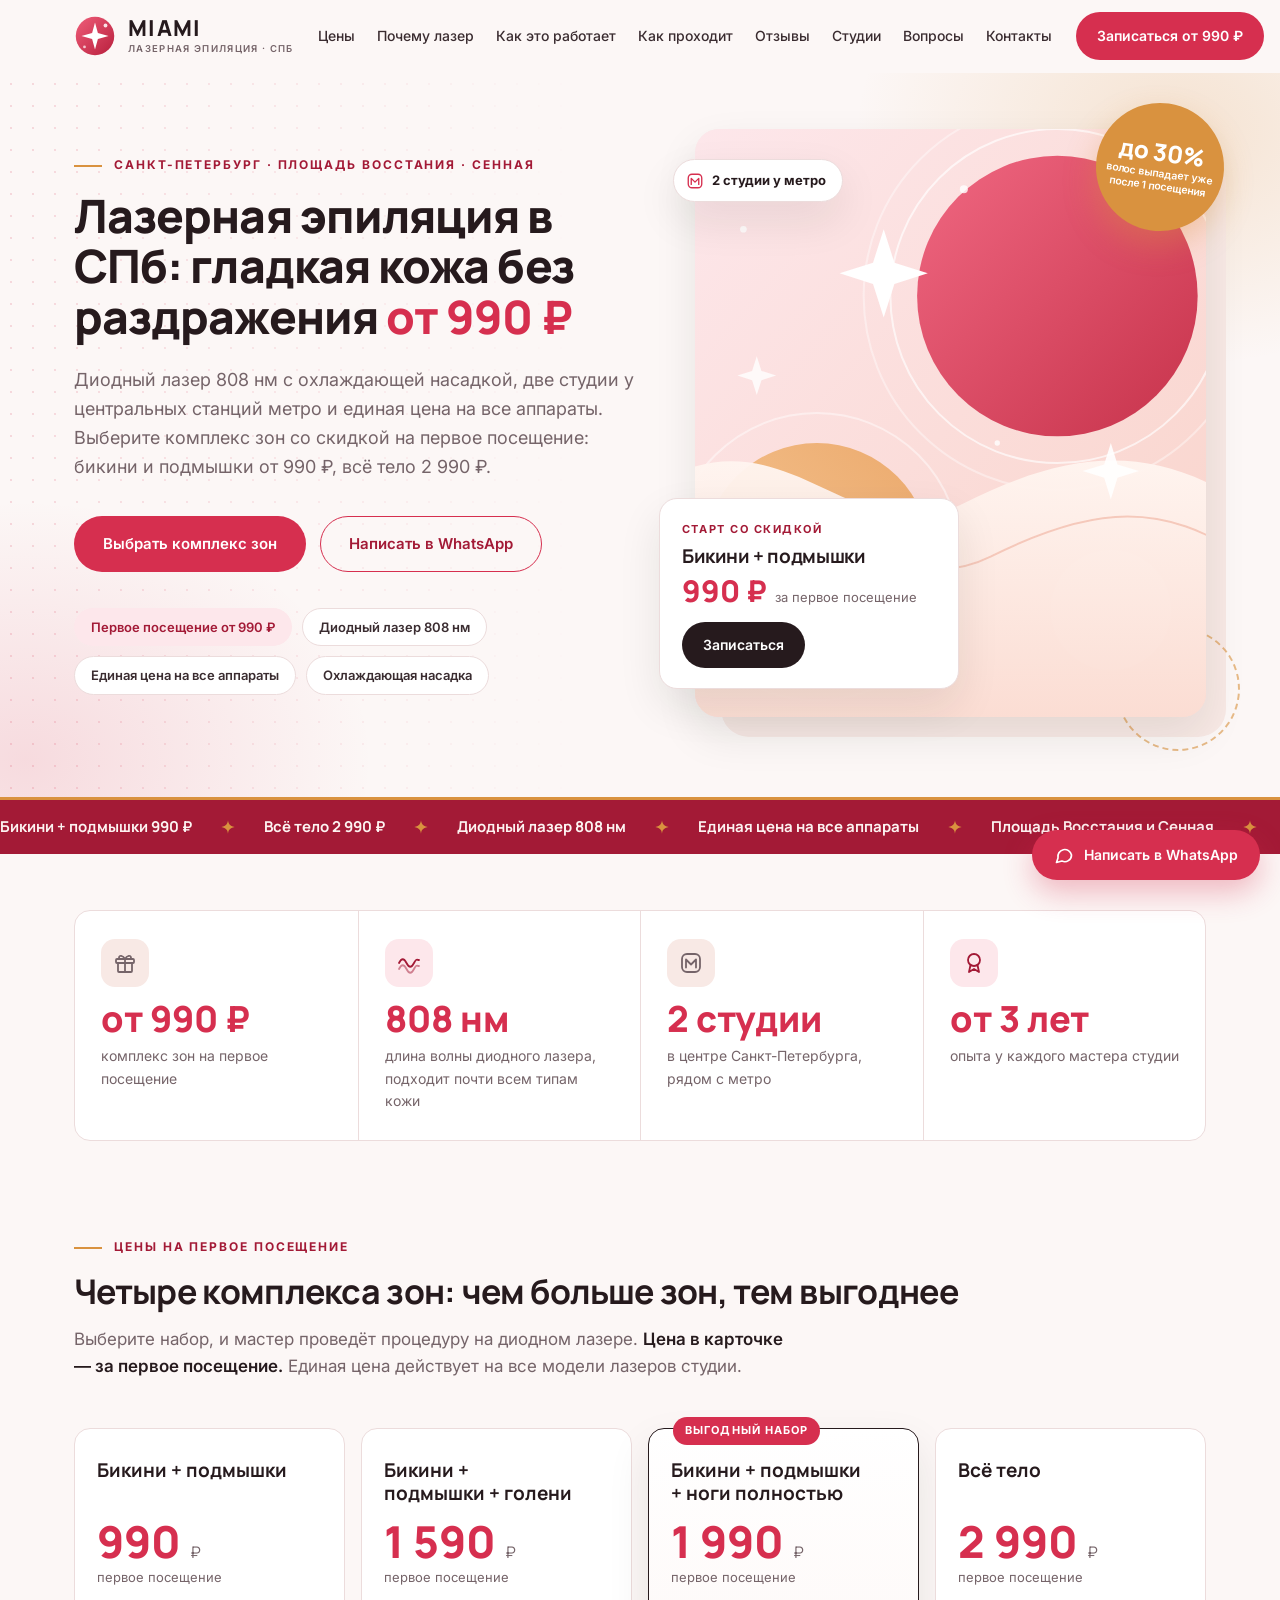
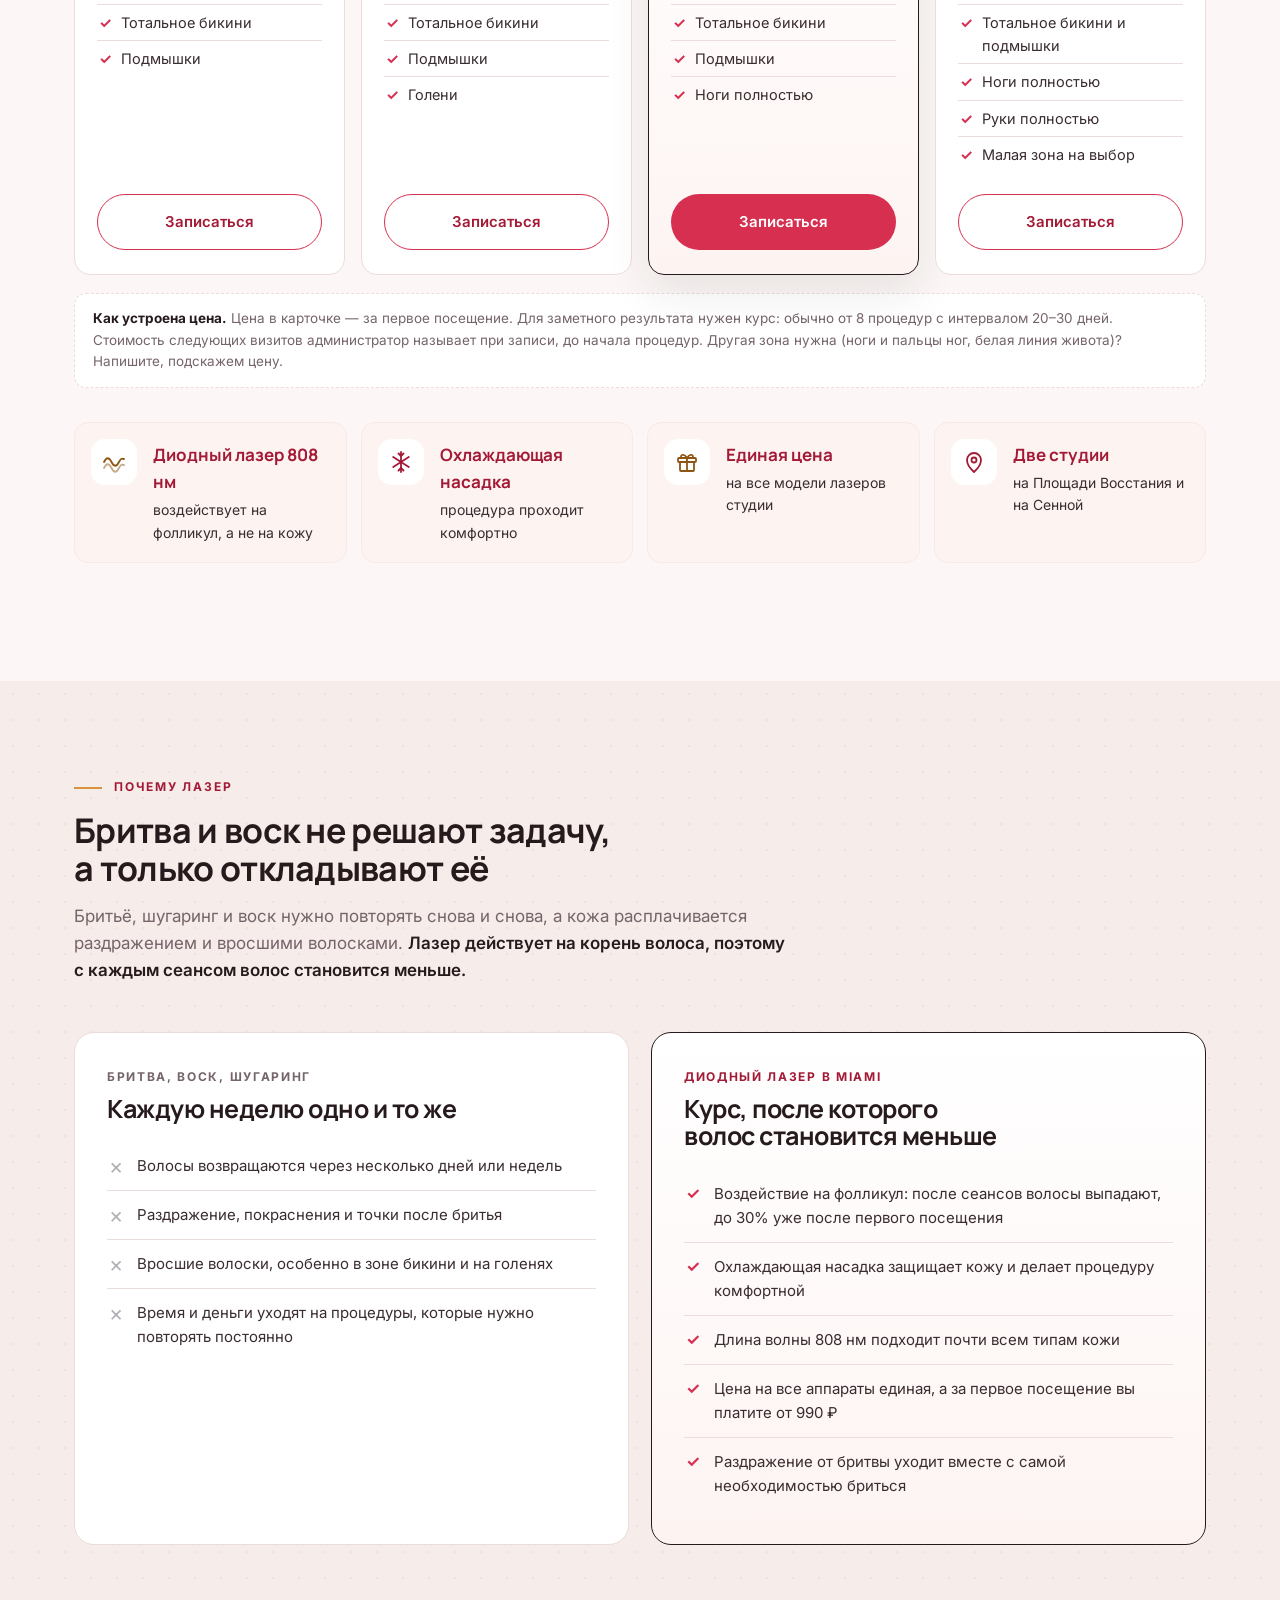
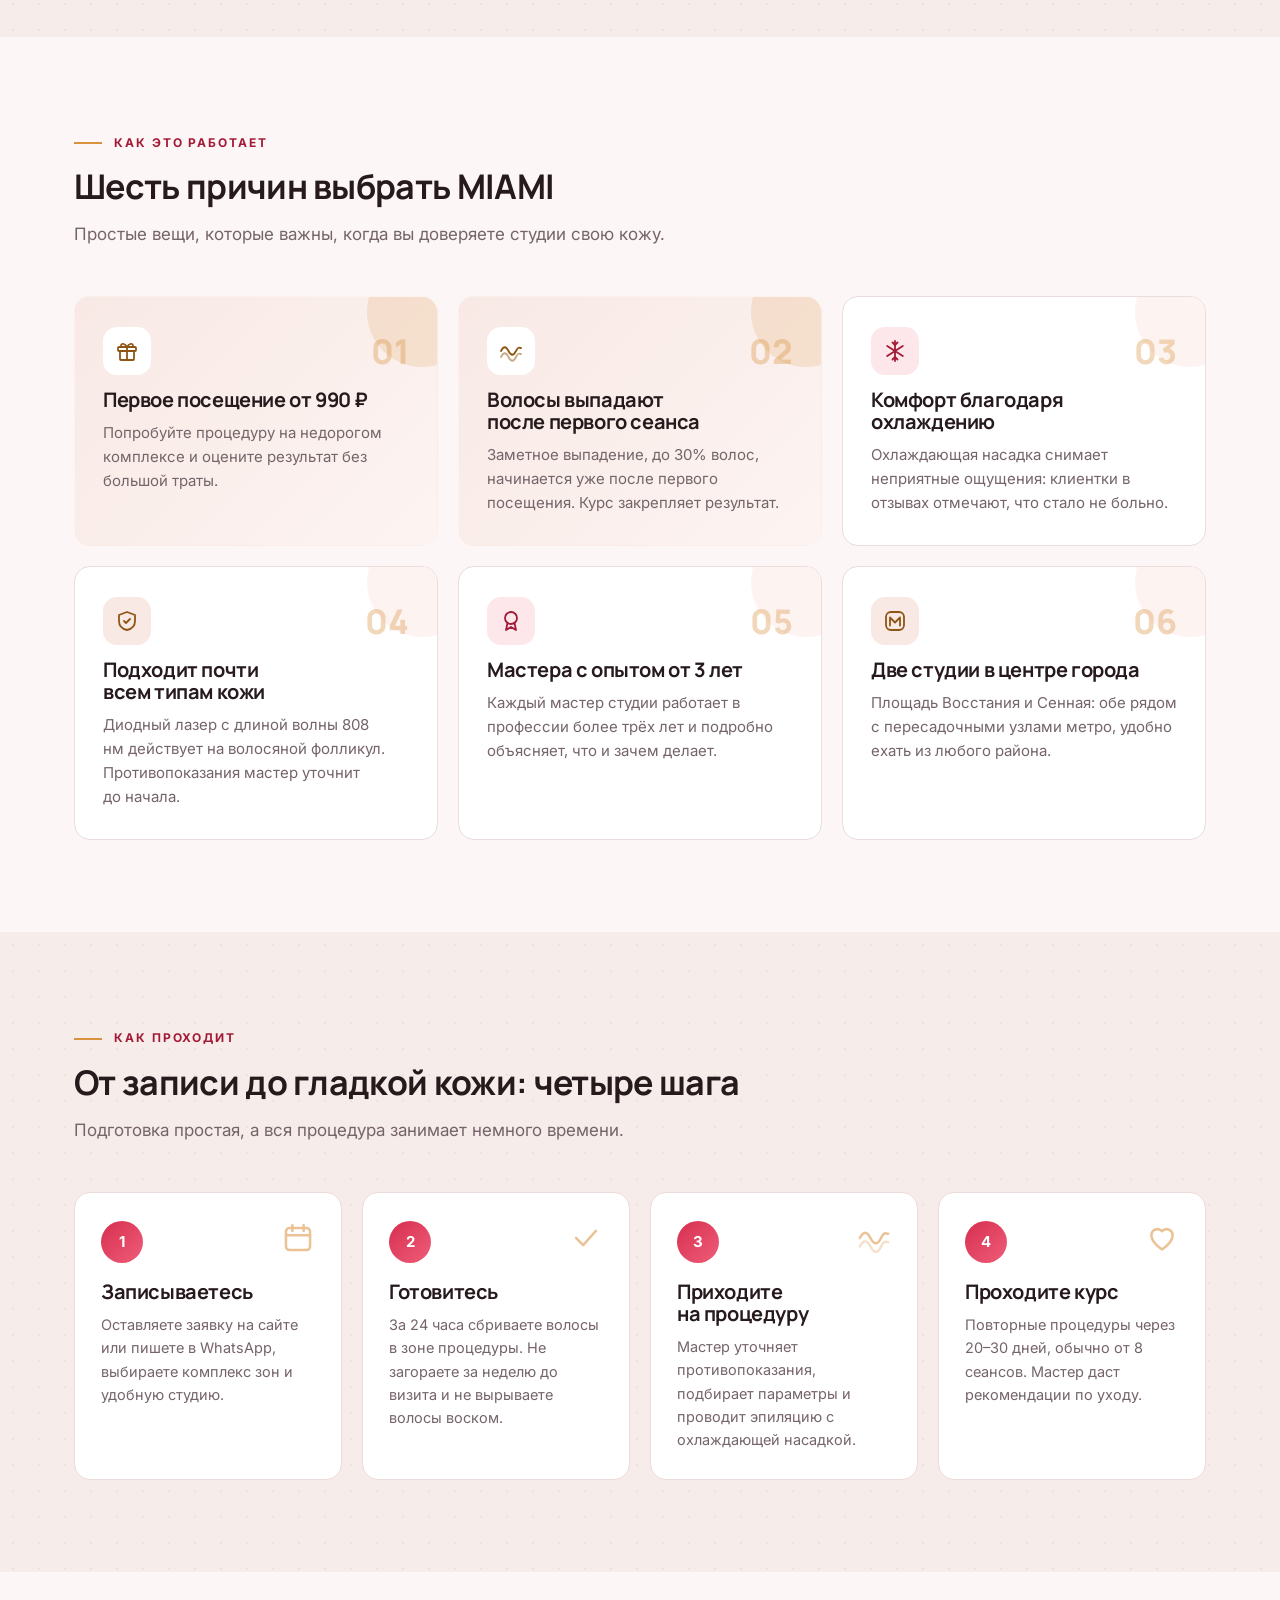
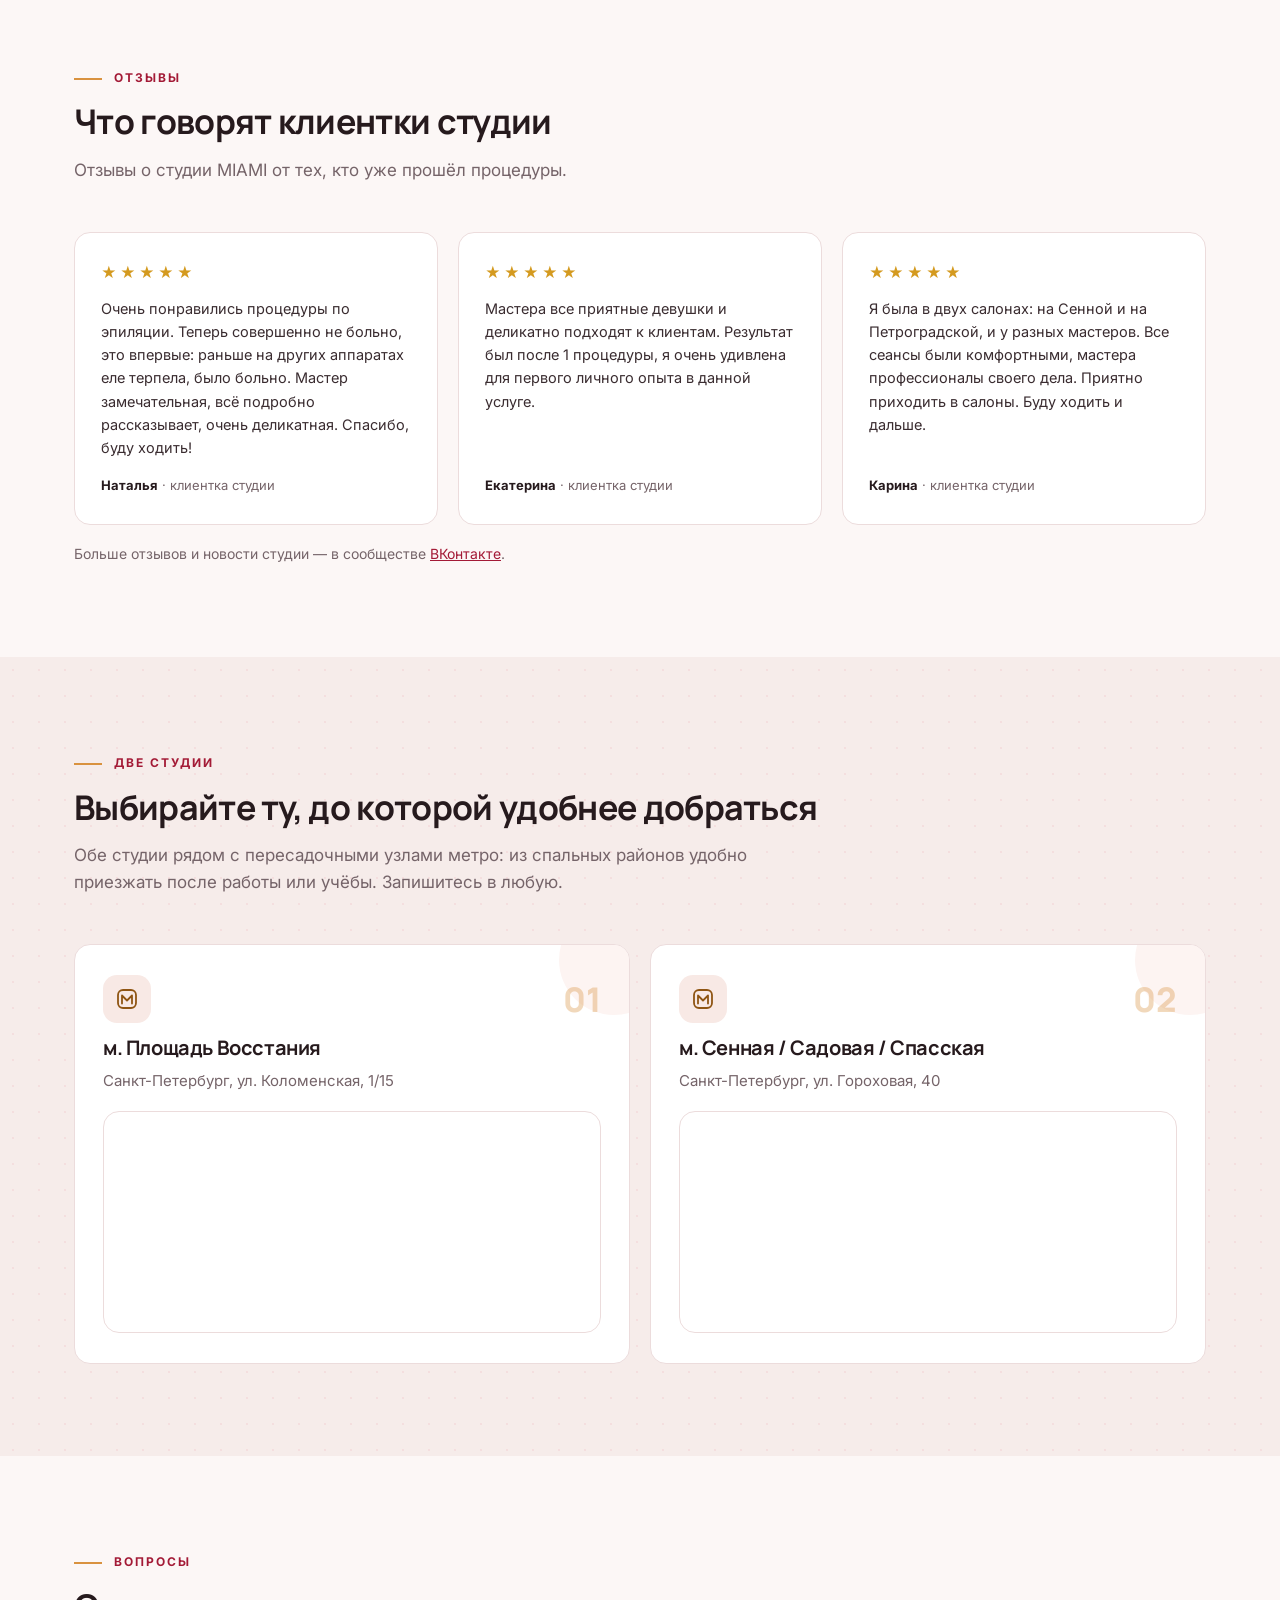
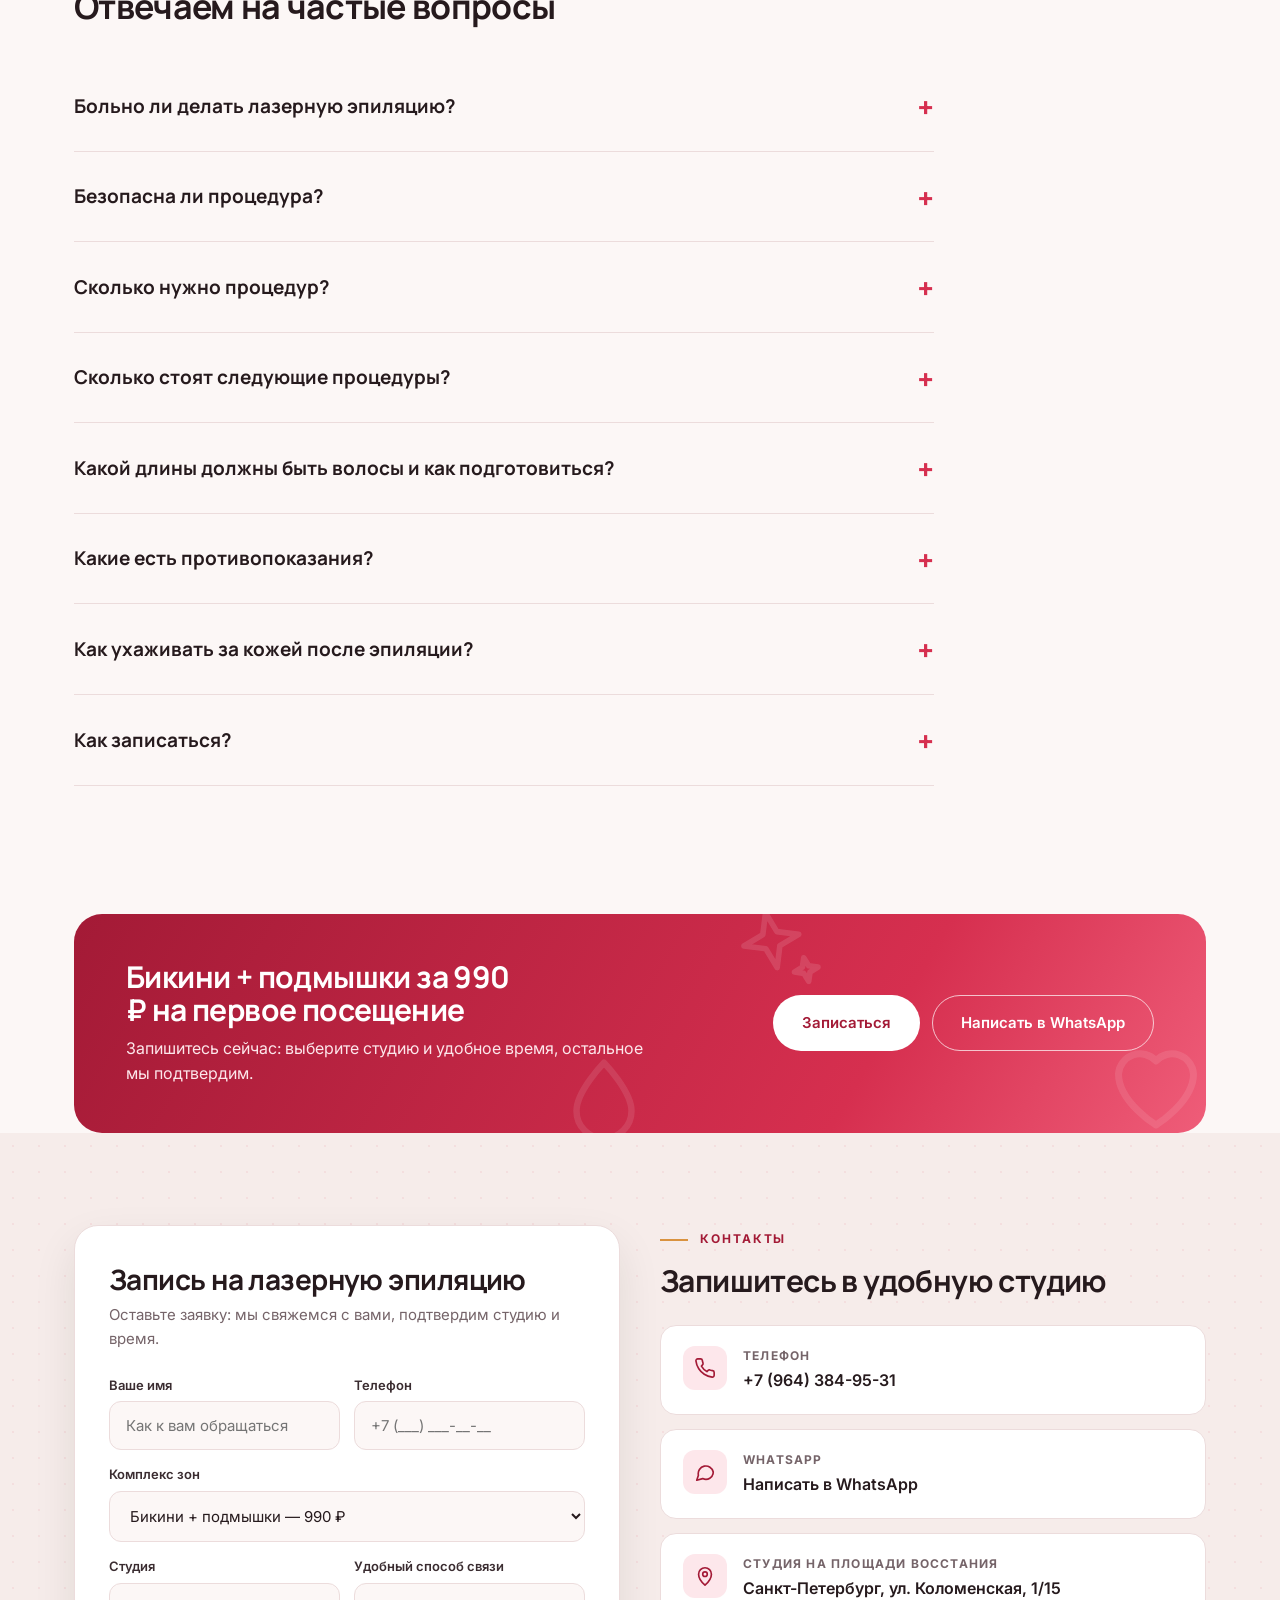
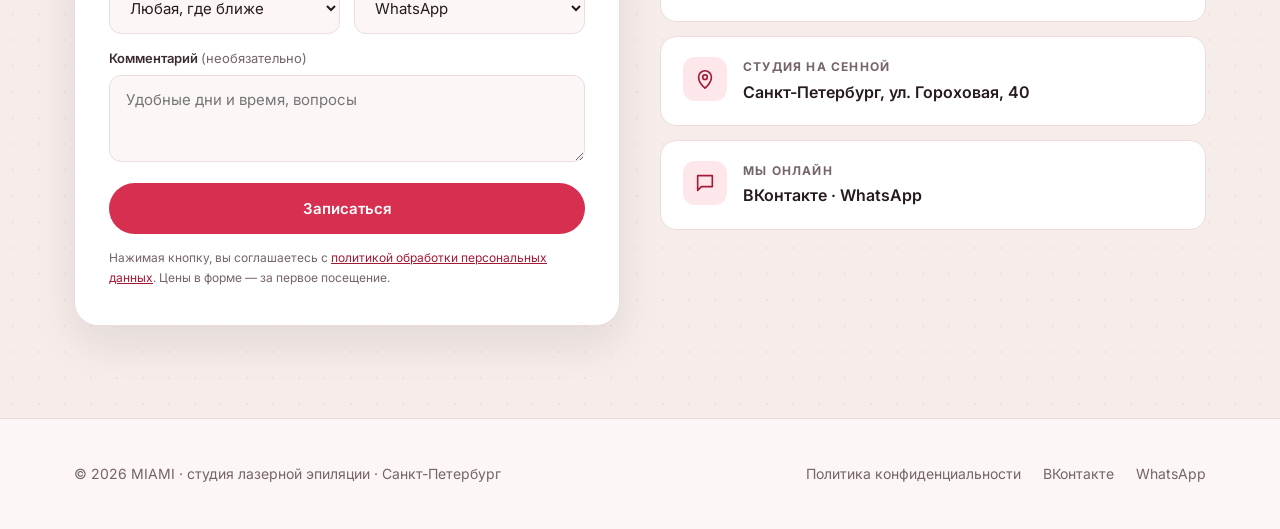
==== index.html @ e3ba0902 "init: landing for MIAMI laser epilation" ====
<!DOCTYPE html>
<html lang="ru">
<head>
<meta charset="UTF-8">
<meta name="viewport" content="width=device-width, initial-scale=1.0">
<meta name="robots" content="noindex, nofollow">
<title>Лазерная эпиляция в Санкт-Петербурге: диодный лазер, первое посещение от 990 ₽ | MIAMI</title>
<meta name="description" content="Студия лазерной эпиляции MIAMI в Санкт-Петербурге: диодный лазер 808 нм, две студии у метро (Площадь Восстания и Сенная). Бикини + подмышки 990 ₽, всё тело 2 990 ₽ на первое посещение.">
<link rel="icon" href="img/favicon.svg" type="image/svg+xml">
<link rel="preconnect" href="https://fonts.googleapis.com">
<link rel="preconnect" href="https://fonts.gstatic.com" crossorigin>
<link href="https://fonts.googleapis.com/css2?family=Manrope:wght@500;600;700;800&family=Inter:wght@400;500;600;700&display=swap" rel="stylesheet">
<link rel="stylesheet" href="styles.css">
<link rel="stylesheet" href="blog/blog.css">
<link rel="alternate" type="application/rss+xml" title="Блог" href="feed.xml">
</head>
<body>
<svg width="0" height="0" style="position:absolute" aria-hidden="true"><defs>
<symbol id="i-shield" viewBox="0 0 24 24"><path d="M12 3l8 3v6c0 5-3.5 8-8 9-4.5-1-8-4-8-9V6z"/><path d="m9 12 2 2 4-4"/></symbol>
<symbol id="i-award" viewBox="0 0 24 24"><circle cx="12" cy="9" r="6"/><path d="m8.5 14-1.5 7 5-3 5 3-1.5-7"/></symbol>
<symbol id="i-gift" viewBox="0 0 24 24"><rect x="3" y="8" width="18" height="4" rx="1"/><path d="M12 8v13M5 12v8a1 1 0 0 0 1 1h12a1 1 0 0 0 1-1v-8"/><path d="M12 8c-2-4-6-4-6-1.5S10 8 12 8zm0 0c2-4 6-4 6-1.5S14 8 12 8z"/></symbol>
<symbol id="i-clock" viewBox="0 0 24 24"><circle cx="12" cy="12" r="9"/><path d="M12 7v5l3 2"/></symbol>
<symbol id="i-check" viewBox="0 0 24 24"><path d="m5 12 5 5 9-10"/></symbol>
<symbol id="i-drop" viewBox="0 0 24 24"><path d="M12 3s6 6.2 6 10.5A6 6 0 0 1 6 13.5C6 9.2 12 3 12 3z"/></symbol>
<symbol id="i-sparkle" viewBox="0 0 24 24"><path d="M12 3l1.8 5.2L19 10l-5.2 1.8L12 17l-1.8-5.2L5 10l5.2-1.8z"/><path d="M19 16l.8 2.2L22 19l-2.2.8L19 22l-.8-2.2L16 19l2.2-.8z"/></symbol>
<symbol id="i-chat" viewBox="0 0 24 24"><path d="M21 12a8 8 0 0 1-11.5 7.2L3 21l1.8-5.5A8 8 0 1 1 21 12z"/></symbol>
<symbol id="i-snow" viewBox="0 0 24 24"><path d="M12 2v20M4.2 7l15.6 10M19.800 7 4.200 17"/><path d="m9.500 3.500 2.500 2.500 2.500-2.500M9.500 20.500l2.500-2.500 2.500 2.500"/></symbol>
<symbol id="i-pin" viewBox="0 0 24 24"><path d="M12 22s7-6.2 7-12a7 7 0 1 0-14 0c0 5.800 7 12 7 12z"/><circle cx="12" cy="10" r="2.500"/></symbol>
<symbol id="i-cal" viewBox="0 0 24 24"><rect x="3.500" y="5" width="17" height="15.500" rx="2.500"/><path d="M3.500 10h17M8 3v4M16 3v4"/></symbol>
<symbol id="i-heart" viewBox="0 0 24 24"><path d="M12 20s-7.500-4.600-7.500-10.200A4.300 4.300 0 0 1 12 7.200a4.300 4.300 0 0 1 7.500 2.600C19.500 15.400 12 20 12 20z"/></symbol>
<symbol id="i-wave" viewBox="0 0 24 24"><path d="M2 12c2.500-5 5-5 7.500 0s5 5 7.500 0 3-3 5-3"/><path d="M2 18c2.500-5 5-5 7.500 0s5 5 7.500 0 3-3 5-3" opacity=".5"/></symbol>
<symbol id="i-metro" viewBox="0 0 24 24"><rect x="3" y="3" width="18" height="18" rx="5"/><path d="M7 16.500V8.500l5 5 5-5v8"/></symbol>
<symbol id="i-spark" viewBox="0 0 24 24"><path d="M12 2c.6 5 2.400 8.400 10 10-7.600 1.600-9.400 5-10 10-.6-5-2.400-8.400-10-10 7.600-1.600 9.400-5 10-10z" fill="currentColor" stroke="none"/></symbol>
</defs></svg>

<header class="header" id="header">
  <div class="header__inner">
    <a href="#top" class="logo" aria-label="MIAMI — студия лазерной эпиляции в Санкт-Петербурге">
      <img src="img/logo.svg" alt="MIAMI" width="42" height="42">
      <span class="logo__t">MIAMI<small>Лазерная эпиляция · СПб</small></span>
    </a>
    <nav class="nav" id="nav">
      <a href="#prices">Цены</a>
      <a href="#why">Почему лазер</a>
      <a href="#how">Как это работает</a>
      <a href="#process">Как проходит</a>
      <a href="#reviews">Отзывы</a>
      <a href="#studios">Студии</a>
      <a href="#faq">Вопросы</a>
      <a href="#contact">Контакты</a>
    <!-- BLOGNAV:START --><!-- BLOGNAV:END --></nav>
    <div class="header__right">
      <a href="tel:+79643849531" class="header__phone">+7 964 384-95-31</a>
      <a href="#contact" class="btn btn--primary">Записаться от 990 ₽</a>
      <button class="burger" id="burger" aria-label="Меню"><span></span></button>
    </div>
  </div>
</header>

<main id="top">

<!-- HERO -->
<section class="hero">
  <div class="container hero__grid">
    <div>
      <p class="section-tag">Санкт-Петербург · Площадь Восстания · Сенная</p>
      <h1>Лазерная эпиляция в СПб: гладкая кожа без раздражения <em>от 990 ₽</em></h1>
      <p class="hero__lead">Диодный лазер 808 нм с охлаждающей насадкой, две студии у центральных станций метро и единая цена на все аппараты. Выберите комплекс зон со скидкой на первое посещение: бикини и подмышки от 990 ₽, всё тело 2 990 ₽.</p>
      <div class="hero__cta">
        <a href="#prices" class="btn btn--primary">Выбрать комплекс зон</a>
        <a href="https://wa.me/79643849531?text=%D0%97%D0%B4%D1%80%D0%B0%D0%B2%D1%81%D1%82%D0%B2%D1%83%D0%B9%D1%82%D0%B5!%20%D0%A5%D0%BE%D1%87%D1%83%20%D0%B7%D0%B0%D0%BF%D0%B8%D1%81%D0%B0%D1%82%D1%8C%D1%81%D1%8F%20%D0%BD%D0%B0%20%D0%BB%D0%B0%D0%B7%D0%B5%D1%80%D0%BD%D1%83%D1%8E%20%D1%8D%D0%BF%D0%B8%D0%BB%D1%8F%D1%86%D0%B8%D1%8E%20(%D1%81%20%D1%81%D0%B0%D0%B9%D1%82%D0%B0)" target="_blank" rel="noopener" class="btn btn--outline">Написать в WhatsApp</a>
      </div>
      <div class="hero__chips">
        <span class="chip chip--gift">Первое посещение от 990 ₽</span>
        <span class="chip">Диодный лазер 808 нм</span>
        <span class="chip">Единая цена на все аппараты</span>
        <span class="chip">Охлаждающая насадка</span>
      </div>
    </div>
    <div class="hero__visual">
      <div class="hero__photo">
        <img src="img/hero.svg" alt="Гладкая кожа после лазерной эпиляции в студии MIAMI" fetchpriority="high">
      </div>
      <div class="sticker sticker--round"><b>до 30%</b><span>волос выпадает уже после 1 посещения</span></div>
      <div class="sticker sticker--tag"><svg class="ic"><use href="#i-metro"/></svg>2 студии у метро</div>
      <aside class="hero__card">
        <p class="hero__card-tag">Старт со скидкой</p>
        <h3>Бикини + подмышки</h3>
        <p class="hero__card-price"><b>990 ₽</b> <span>за первое посещение</span></p>
        <a href="#contact" data-package="Бикини + подмышки — 990 ₽" class="btn btn--dark">Записаться</a>
      </aside>
    </div>
  </div>
</section>

<div class="ticker" aria-hidden="true"><div class="ticker__track"><span>Бикини + подмышки 990 ₽</span><svg class="ic"><use href="#i-spark"/></svg><span>Всё тело 2 990 ₽</span><svg class="ic"><use href="#i-spark"/></svg><span>Диодный лазер 808 нм</span><svg class="ic"><use href="#i-spark"/></svg><span>Единая цена на все аппараты</span><svg class="ic"><use href="#i-spark"/></svg><span>Площадь Восстания и Сенная</span><svg class="ic"><use href="#i-spark"/></svg><span>Бикини + подмышки 990 ₽</span><svg class="ic"><use href="#i-spark"/></svg><span>Всё тело 2 990 ₽</span><svg class="ic"><use href="#i-spark"/></svg><span>Диодный лазер 808 нм</span><svg class="ic"><use href="#i-spark"/></svg><span>Единая цена на все аппараты</span><svg class="ic"><use href="#i-spark"/></svg><span>Площадь Восстания и Сенная</span><svg class="ic"><use href="#i-spark"/></svg></div></div>

<!-- STATS -->
<section class="stats">
  <div class="container">
    <div class="stats__row">
      <div class="stat"><span class="ico"><svg class="ic"><use href="#i-gift"/></svg></span><b>от 990 ₽</b><span>комплекс зон на первое посещение</span></div>
      <div class="stat"><span class="ico"><svg class="ic"><use href="#i-wave"/></svg></span><b>808 нм</b><span>длина волны диодного лазера, подходит почти всем типам кожи</span></div>
      <div class="stat"><span class="ico"><svg class="ic"><use href="#i-metro"/></svg></span><b>2 студии</b><span>в центре Санкт-Петербурга, рядом с метро</span></div>
      <div class="stat"><span class="ico"><svg class="ic"><use href="#i-award"/></svg></span><b>от 3 лет</b><span>опыта у каждого мастера студии</span></div>
    </div>
  </div>
</section>

<!-- PRICES -->
<section id="prices">
  <div class="container">
    <p class="section-tag">Цены на первое посещение</p>
    <h2 class="section-title">Четыре комплекса зон: чем больше зон, тем выгоднее</h2>
    <p class="section-lead">Выберите набор, и мастер проведёт процедуру на диодном лазере. <b>Цена в карточке — за первое посещение.</b> Единая цена действует на все модели лазеров студии.</p>

    <div class="tariffs tariffs--4">
      <article class="tariff">
        <p class="tariff__name">Бикини + подмышки</p>
        <p class="tariff__price">990 <small>₽</small></p>
        <p class="tariff__unit">первое посещение</p>
        <ul class="tariff__list">
          <li>Тотальное бикини</li>
          <li>Подмышки</li>
        </ul>
        <a href="#contact" data-package="Бикини + подмышки — 990 ₽" class="btn btn--outline btn--block">Записаться</a>
      </article>
      <article class="tariff">
        <p class="tariff__name">Бикини + подмышки + голени</p>
        <p class="tariff__price">1 590 <small>₽</small></p>
        <p class="tariff__unit">первое посещение</p>
        <ul class="tariff__list">
          <li>Тотальное бикини</li>
          <li>Подмышки</li>
          <li>Голени</li>
        </ul>
        <a href="#contact" data-package="Бикини + подмышки + голени — 1 590 ₽" class="btn btn--outline btn--block">Записаться</a>
      </article>
      <article class="tariff tariff--hit">
        <span class="tariff__badge">Выгодный набор</span>
        <p class="tariff__name">Бикини + подмышки + ноги полностью</p>
        <p class="tariff__price">1 990 <small>₽</small></p>
        <p class="tariff__unit">первое посещение</p>
        <ul class="tariff__list">
          <li>Тотальное бикини</li>
          <li>Подмышки</li>
          <li>Ноги полностью</li>
        </ul>
        <a href="#contact" data-package="Бикини + подмышки + ноги полностью — 1 990 ₽" class="btn btn--primary btn--block">Записаться</a>
      </article>
      <article class="tariff">
        <p class="tariff__name">Всё тело</p>
        <p class="tariff__price">2 990 <small>₽</small></p>
        <p class="tariff__unit">первое посещение</p>
        <ul class="tariff__list">
          <li>Тотальное бикини и подмышки</li>
          <li>Ноги полностью</li>
          <li>Руки полностью</li>
          <li>Малая зона на выбор</li>
        </ul>
        <a href="#contact" data-package="Всё тело — 2 990 ₽" class="btn btn--outline btn--block">Записаться</a>
      </article>
    </div>
    <p class="price-note"><b>Как устроена цена.</b> Цена в карточке — за первое посещение. Для заметного результата нужен курс: обычно от 8 процедур с интервалом 20–30 дней. Стоимость следующих визитов администратор называет при записи, до начала процедур. Другая зона нужна (ноги и пальцы ног, белая линия живота)? Напишите, подскажем цену.</p>

    <div class="included" style="margin-top:34px">
      <div><span class="ico"><svg class="ic"><use href="#i-wave"/></svg></span><b>Диодный лазер 808 нм</b>воздействует на фолликул, а не на кожу</div>
      <div><span class="ico"><svg class="ic"><use href="#i-snow"/></svg></span><b>Охлаждающая насадка</b>процедура проходит комфортно</div>
      <div><span class="ico"><svg class="ic"><use href="#i-gift"/></svg></span><b>Единая цена</b>на все модели лазеров студии</div>
      <div><span class="ico"><svg class="ic"><use href="#i-pin"/></svg></span><b>Две студии</b>на Площади Восстания и на Сенной</div>
    </div>
  </div>
</section>

<!-- WHY -->
<section id="why" class="alt">
  <div class="container">
    <p class="section-tag">Почему лазер</p>
    <h2 class="section-title">Бритва и воск не решают задачу, а только откладывают её</h2>
    <p class="section-lead">Бритьё, шугаринг и воск нужно повторять снова и снова, а кожа расплачивается раздражением и вросшими волосками. <b>Лазер действует на корень волоса, поэтому с каждым сеансом волос становится меньше.</b></p>
    <div class="versus">
      <div class="versus__col">
        <p class="versus__label">Бритва, воск, шугаринг</p>
        <h3>Каждую неделю одно и то же</h3>
        <ul>
          <li>Волосы возвращаются через несколько дней или недель</li>
          <li>Раздражение, покраснения и точки после бритья</li>
          <li>Вросшие волоски, особенно в зоне бикини и на голенях</li>
          <li>Время и деньги уходят на процедуры, которые нужно повторять постоянно</li>
        </ul>
      </div>
      <div class="versus__col versus__col--good">
        <p class="versus__label">Диодный лазер в MIAMI</p>
        <h3>Курс, после которого волос становится меньше</h3>
        <ul>
          <li>Воздействие на фолликул: после сеансов волосы выпадают, до 30% уже после первого посещения</li>
          <li>Охлаждающая насадка защищает кожу и делает процедуру комфортной</li>
          <li>Длина волны 808 нм подходит почти всем типам кожи</li>
          <li>Цена на все аппараты единая, а за первое посещение вы платите от 990 ₽</li>
          <li>Раздражение от бритвы уходит вместе с самой необходимостью бриться</li>
        </ul>
      </div>
    </div>
  </div>
</section>

<!-- HOW -->
<section id="how">
  <div class="container">
    <p class="section-tag">Как это работает</p>
    <h2 class="section-title">Шесть причин выбрать MIAMI</h2>
    <p class="section-lead">Простые вещи, которые важны, когда вы доверяете студии свою кожу.</p>
    <div class="offer-grid">
      <div class="offer-card offer-card--gift">
        <div class="offer-card__top"><span class="ico"><svg class="ic"><use href="#i-gift"/></svg></span><div class="offer-card__num">01</div></div>
        <h3>Первое посещение от 990 ₽</h3>
        <p>Попробуйте процедуру на недорогом комплексе и оцените результат без большой траты.</p>
      </div>
      <div class="offer-card offer-card--gift">
        <div class="offer-card__top"><span class="ico"><svg class="ic"><use href="#i-wave"/></svg></span><div class="offer-card__num">02</div></div>
        <h3>Волосы выпадают после первого сеанса</h3>
        <p>Заметное выпадение, до 30% волос, начинается уже после первого посещения. Курс закрепляет результат.</p>
      </div>
      <div class="offer-card">
        <div class="offer-card__top"><span class="ico"><svg class="ic"><use href="#i-snow"/></svg></span><div class="offer-card__num">03</div></div>
        <h3>Комфорт благодаря охлаждению</h3>
        <p>Охлаждающая насадка снимает неприятные ощущения: клиентки в отзывах отмечают, что стало не больно.</p>
      </div>
      <div class="offer-card">
        <div class="offer-card__top"><span class="ico"><svg class="ic"><use href="#i-shield"/></svg></span><div class="offer-card__num">04</div></div>
        <h3>Подходит почти всем типам кожи</h3>
        <p>Диодный лазер с длиной волны 808 нм действует на волосяной фолликул. Противопоказания мастер уточнит до начала.</p>
      </div>
      <div class="offer-card">
        <div class="offer-card__top"><span class="ico"><svg class="ic"><use href="#i-award"/></svg></span><div class="offer-card__num">05</div></div>
        <h3>Мастера с опытом от 3 лет</h3>
        <p>Каждый мастер студии работает в профессии более трёх лет и подробно объясняет, что и зачем делает.</p>
      </div>
      <div class="offer-card">
        <div class="offer-card__top"><span class="ico"><svg class="ic"><use href="#i-metro"/></svg></span><div class="offer-card__num">06</div></div>
        <h3>Две студии в центре города</h3>
        <p>Площадь Восстания и Сенная: обе рядом с пересадочными узлами метро, удобно ехать из любого района.</p>
      </div>
    </div>
  </div>
</section>

<!-- PROCESS -->
<section id="process" class="alt">
  <div class="container">
    <p class="section-tag">Как проходит</p>
    <h2 class="section-title">От записи до гладкой кожи: четыре шага</h2>
    <p class="section-lead">Подготовка простая, а вся процедура занимает немного времени.</p>
    <div class="steps steps--4">
      <div class="step">
        <span class="step__n">1</span>
        <svg class="ic step__ic"><use href="#i-cal"/></svg>
        <h3>Записываетесь</h3>
        <p>Оставляете заявку на сайте или пишете в WhatsApp, выбираете комплекс зон и удобную студию.</p>
      </div>
      <div class="step">
        <span class="step__n">2</span>
        <svg class="ic step__ic"><use href="#i-check"/></svg>
        <h3>Готовитесь</h3>
        <p>За 24 часа сбриваете волосы в зоне процедуры. Не загораете за неделю до визита и не вырываете волосы воском.</p>
      </div>
      <div class="step">
        <span class="step__n">3</span>
        <svg class="ic step__ic"><use href="#i-wave"/></svg>
        <h3>Приходите на процедуру</h3>
        <p>Мастер уточняет противопоказания, подбирает параметры и проводит эпиляцию с охлаждающей насадкой.</p>
      </div>
      <div class="step">
        <span class="step__n">4</span>
        <svg class="ic step__ic"><use href="#i-heart"/></svg>
        <h3>Проходите курс</h3>
        <p>Повторные процедуры через 20–30 дней, обычно от 8 сеансов. Мастер даст рекомендации по уходу.</p>
      </div>
    </div>
  </div>
</section>

<!-- REVIEWS -->
<section id="reviews">
  <div class="container">
    <p class="section-tag">Отзывы</p>
    <h2 class="section-title">Что говорят клиентки студии</h2>
    <p class="section-lead">Отзывы о студии MIAMI от тех, кто уже прошёл процедуры.</p>
    <div class="reviews">
      <div class="review">
        <div class="review__stars">★★★★★</div>
        <p>Очень понравились процедуры по эпиляции. Теперь совершенно не больно, это впервые: раньше на других аппаратах еле терпела, было больно. Мастер замечательная, всё подробно рассказывает, очень деликатная. Спасибо, буду ходить!</p>
        <footer><b>Наталья</b> · клиентка студии</footer>
      </div>
      <div class="review">
        <div class="review__stars">★★★★★</div>
        <p>Мастера все приятные девушки и деликатно подходят к клиентам. Результат был после 1 процедуры, я очень удивлена для первого личного опыта в данной услуге.</p>
        <footer><b>Екатерина</b> · клиентка студии</footer>
      </div>
      <div class="review">
        <div class="review__stars">★★★★★</div>
        <p>Я была в двух салонах: на Сенной и на Петроградской, и у разных мастеров. Все сеансы были комфортными, мастера профессионалы своего дела. Приятно приходить в салоны. Буду ходить и дальше.</p>
        <footer><b>Карина</b> · клиентка студии</footer>
      </div>
    </div>
    <p class="reviews-note">Больше отзывов и новости студии — в сообществе <a href="https://vk.ru/club198239908" target="_blank" rel="noopener">ВКонтакте</a>.</p>
  </div>
</section>

<!-- STUDIOS -->
<section id="studios" class="alt">
  <div class="container">
    <p class="section-tag">Две студии</p>
    <h2 class="section-title">Выбирайте ту, до которой удобнее добраться</h2>
    <p class="section-lead">Обе студии рядом с пересадочными узлами метро: из спальных районов удобно приезжать после работы или учёбы. Запишитесь в любую.</p>
    <div class="offer-grid offer-grid--2">
      <div class="offer-card">
        <div class="offer-card__top"><span class="ico"><svg class="ic"><use href="#i-metro"/></svg></span><div class="offer-card__num">01</div></div>
        <h3>м. Площадь Восстания</h3>
        <p>Санкт-Петербург, ул. Коломенская, 1/15</p>
        <div class="map map--sm"><iframe src="https://yandex.ru/map-widget/v1/?text=%D0%A1%D0%B0%D0%BD%D0%BA%D1%82-%D0%9F%D0%B5%D1%82%D0%B5%D1%80%D0%B1%D1%83%D1%80%D0%B3%2C%20%D0%9A%D0%BE%D0%BB%D0%BE%D0%BC%D0%B5%D0%BD%D1%81%D0%BA%D0%B0%D1%8F%20%D1%83%D0%BB%D0%B8%D1%86%D0%B0%2C%201%2F15&z=16" title="Карта: студия MIAMI, ул. Коломенская, 1/15" loading="lazy"></iframe></div>
      </div>
      <div class="offer-card">
        <div class="offer-card__top"><span class="ico"><svg class="ic"><use href="#i-metro"/></svg></span><div class="offer-card__num">02</div></div>
        <h3>м. Сенная / Садовая / Спасская</h3>
        <p>Санкт-Петербург, ул. Гороховая, 40</p>
        <div class="map map--sm"><iframe src="https://yandex.ru/map-widget/v1/?text=%D0%A1%D0%B0%D0%BD%D0%BA%D1%82-%D0%9F%D0%B5%D1%82%D0%B5%D1%80%D0%B1%D1%83%D1%80%D0%B3%2C%20%D0%93%D0%BE%D1%80%D0%BE%D1%85%D0%BE%D0%B2%D0%B0%D1%8F%20%D1%83%D0%BB%D0%B8%D1%86%D0%B0%2C%2040&z=16" title="Карта: студия MIAMI, ул. Гороховая, 40" loading="lazy"></iframe></div>
      </div>
    </div>
  </div>
</section>

<!-- FAQ -->
<section id="faq">
  <div class="container">
    <p class="section-tag">Вопросы</p>
    <h2 class="section-title">Отвечаем на частые вопросы</h2>
    <div class="faq" style="margin-top:36px">
      <details class="faq__item">
        <summary>Больно ли делать лазерную эпиляцию?</summary>
        <p>Ощущения зависят от зоны и вашего болевого порога. Охлаждающая насадка аппарата делает процедуру комфортной, а клиентки в отзывах отмечают, что на нашем оборудовании не больно. Если вам важно, мастер подскажет, как пройти самые чувствительные зоны мягче.</p>
      </details>
      <details class="faq__item">
        <summary>Безопасна ли процедура?</summary>
        <p>Да, если она выполняется правильно и нет противопоказаний. Свет лазера не проникает глубже подкожно-жировой клетчатки и не влияет на внутренние органы. Перед процедурой мастер уточняет противопоказания и правильно настраивает аппарат.</p>
      </details>
      <details class="faq__item">
        <summary>Сколько нужно процедур?</summary>
        <p>Лазер действует только на волосы в активной фазе роста: это 15–30% от всех волос на теле. Остальные «просыпаются» постепенно, поэтому процедуру повторяют каждые 20–30 дней. Курс рассчитан на 8 процедур и больше, точное число зависит от зоны и особенностей роста волос.</p>
      </details>
      <details class="faq__item">
        <summary>Сколько стоят следующие процедуры?</summary>
        <p>Цены в карточках на сайте — за первое посещение. Стоимость следующих визитов администратор называет при записи, до начала процедур.</p>
      </details>
      <details class="faq__item">
        <summary>Какой длины должны быть волосы и как подготовиться?</summary>
        <p>Лучший результат при длине волоса 1–2 мм с тёмным стержнем: за 24 часа до визита сбрейте волосы в зоне процедуры. За несколько недель до визита не используйте воск и шугаринг, за 7 дней не загорайте и не ходите в солярий, а за 12–14 дней не принимайте антибиотики.</p>
      </details>
      <details class="faq__item">
        <summary>Какие есть противопоказания?</summary>
        <p>Беременность и период кормления грудью, герпес, обострение кожных заболеваний (экзема, акне, псориаз), витилиго, простудные и инфекционные заболевания, сахарный диабет, заболевания крови, варикоз, онкология, повреждения кожи в зоне обработки, свежий загар и приём антибиотиков за 14 дней. Если сомневаетесь, напишите нам: подскажем, нужна ли консультация врача.</p>
      </details>
      <details class="faq__item">
        <summary>Как ухаживать за кожей после эпиляции?</summary>
        <p>Нанесите на кожу крем с успокаивающими и смягчающими свойствами. Не вырывайте сожжённые волоски: они опадают самостоятельно, обычно в течение 10 дней. Избегайте солярия и прямых солнечных лучей.</p>
      </details>
      <details class="faq__item">
        <summary>Как записаться?</summary>
        <p>Через форму на сайте, по телефону +7 964 384-95-31 или в WhatsApp. Выберите комплекс зон и удобную студию, мы подтвердим время.</p>
      </details>
    </div>
  </div>
</section>

<!-- BAND -->
<section class="band-wrap">
  <div class="container">
    <div class="band">
      <svg class="deco deco--b1" aria-hidden="true"><use href="#i-sparkle"/></svg>
      <svg class="deco deco--b2" aria-hidden="true"><use href="#i-drop"/></svg>
      <svg class="deco deco--b3" aria-hidden="true"><use href="#i-heart"/></svg>
      <div>
        <h2>Бикини + подмышки за 990 ₽ на первое посещение</h2>
        <p>Запишитесь сейчас: выберите студию и удобное время, остальное мы подтвердим.</p>
      </div>
      <div class="band__btns">
        <a href="#contact" class="btn btn--light">Записаться</a>
        <a href="https://wa.me/79643849531?text=%D0%97%D0%B4%D1%80%D0%B0%D0%B2%D1%81%D1%82%D0%B2%D1%83%D0%B9%D1%82%D0%B5!%20%D0%A5%D0%BE%D1%87%D1%83%20%D0%B7%D0%B0%D0%BF%D0%B8%D1%81%D0%B0%D1%82%D1%8C%D1%81%D1%8F%20%D0%BD%D0%B0%20%D0%BB%D0%B0%D0%B7%D0%B5%D1%80%D0%BD%D1%83%D1%8E%20%D1%8D%D0%BF%D0%B8%D0%BB%D1%8F%D1%86%D0%B8%D1%8E%20(%D1%81%20%D1%81%D0%B0%D0%B9%D1%82%D0%B0)" target="_blank" rel="noopener" class="btn btn--ghost">Написать в WhatsApp</a>
      </div>
    </div>
  </div>
</section>

<!-- CONTACT -->
<section id="contact" class="alt">
  <div class="container contact__grid">
    <form class="form leadForm" id="leadForm" novalidate>
      <h3>Запись на лазерную эпиляцию</h3>
      <p class="form__sub">Оставьте заявку: мы свяжемся с вами, подтвердим студию и время.</p>
      <input type="text" name="_gotcha" style="display:none" tabindex="-1" autocomplete="off">
      <div class="field-row">
        <div class="field">
          <label for="f-name">Ваше имя</label>
          <input type="text" id="f-name" name="name" placeholder="Как к вам обращаться" required>
        </div>
        <div class="field">
          <label for="f-phone">Телефон</label>
          <input type="tel" id="f-phone" name="phone" placeholder="+7 (___) ___-__-__" required>
        </div>
      </div>
      <div class="field">
        <label for="f-package">Комплекс зон</label>
        <select id="f-package" name="package">
          <option value="Бикини + подмышки — 990 ₽">Бикини + подмышки — 990 ₽</option>
          <option value="Бикини + подмышки + голени — 1 590 ₽">Бикини + подмышки + голени — 1 590 ₽</option>
          <option value="Бикини + подмышки + ноги полностью — 1 990 ₽">Бикини + подмышки + ноги полностью — 1 990 ₽</option>
          <option value="Всё тело — 2 990 ₽">Всё тело — 2 990 ₽</option>
          <option value="Другая зона / нужна консультация">Другая зона или нужна консультация</option>
        </select>
      </div>
      <div class="field-row">
        <div class="field">
          <label for="f-studio">Студия</label>
          <select id="f-studio" name="studio">
            <option value="Любая, где ближе">Любая, где ближе</option>
            <option value="Площадь Восстания, Коломенская 1/15">Площадь Восстания (Коломенская, 1/15)</option>
            <option value="Сенная, Гороховая 40">Сенная (Гороховая, 40)</option>
          </select>
        </div>
        <div class="field">
          <label for="f-messenger">Удобный способ связи</label>
          <select id="f-messenger" name="messenger">
            <option value="WhatsApp">WhatsApp</option>
            <option value="Telegram">Telegram</option>
            <option value="Звонок">Только звонок</option>
          </select>
        </div>
      </div>
      <div class="field">
        <label for="f-comment">Комментарий <span style="font-weight:400;color:var(--clr-text-soft)">(необязательно)</span></label>
        <textarea id="f-comment" name="comment" rows="3" placeholder="Удобные дни и время, вопросы"></textarea>
      </div>
      <button type="submit" class="btn btn--primary btn--block">Записаться</button>
      <p class="form__agree">Нажимая кнопку, вы соглашаетесь с <a href="privacy.html" target="_blank">политикой обработки персональных данных</a>. Цены в форме — за первое посещение.</p>
    </form>

    <div>
      <p class="section-tag">Контакты</p>
      <h2 class="section-title" style="font-size:30px">Запишитесь в удобную студию</h2>
      <div class="contacts" style="margin-top:28px">
        <div class="contact-card">
          <div class="contact-card__icon"><svg viewBox="0 0 24 24" fill="none" stroke="currentColor" stroke-width="1.8" stroke-linecap="round" stroke-linejoin="round"><path d="M22 16.9v3a2 2 0 0 1-2.2 2 19.8 19.8 0 0 1-8.6-3.1 19.5 19.5 0 0 1-6-6A19.8 19.8 0 0 1 2.1 4.2 2 2 0 0 1 4.1 2h3a2 2 0 0 1 2 1.7c.1 1 .4 1.9.7 2.8a2 2 0 0 1-.5 2.1L8.1 9.900a16 16 0 0 0 6 6l1.300-1.300a2 2 0 0 1 2.100-.4c.9.3 1.800.6 2.800.7a2 2 0 0 1 1.700 2z"/></svg></div>
          <div><small>Телефон</small><b><a href="tel:+79643849531">+7 (964) 384-95-31</a></b></div>
        </div>
        <div class="contact-card">
          <div class="contact-card__icon"><svg class="ic"><use href="#i-chat"/></svg></div>
          <div><small>WhatsApp</small><b><a href="https://wa.me/79643849531?text=%D0%97%D0%B4%D1%80%D0%B0%D0%B2%D1%81%D1%82%D0%B2%D1%83%D0%B9%D1%82%D0%B5!%20%D0%A5%D0%BE%D1%87%D1%83%20%D0%B7%D0%B0%D0%BF%D0%B8%D1%81%D0%B0%D1%82%D1%8C%D1%81%D1%8F%20%D0%BD%D0%B0%20%D0%BB%D0%B0%D0%B7%D0%B5%D1%80%D0%BD%D1%83%D1%8E%20%D1%8D%D0%BF%D0%B8%D0%BB%D1%8F%D1%86%D0%B8%D1%8E%20(%D1%81%20%D1%81%D0%B0%D0%B9%D1%82%D0%B0)" target="_blank" rel="noopener">Написать в WhatsApp</a></b></div>
        </div>
        <div class="contact-card">
          <div class="contact-card__icon"><svg class="ic"><use href="#i-pin"/></svg></div>
          <div><small>Студия на Площади Восстания</small><b>Санкт-Петербург, ул. Коломенская, 1/15</b></div>
        </div>
        <div class="contact-card">
          <div class="contact-card__icon"><svg class="ic"><use href="#i-pin"/></svg></div>
          <div><small>Студия на Сенной</small><b>Санкт-Петербург, ул. Гороховая, 40</b></div>
        </div>
        <div class="contact-card">
          <div class="contact-card__icon"><svg viewBox="0 0 24 24" fill="none" stroke="currentColor" stroke-width="1.8" stroke-linecap="round" stroke-linejoin="round"><path d="M4 4h16v12H8l-4 4z"/></svg></div>
          <div><small>Мы онлайн</small><b><a href="https://vk.ru/club198239908" target="_blank" rel="noopener">ВКонтакте</a> · <a href="https://wa.me/79643849531?text=%D0%97%D0%B4%D1%80%D0%B0%D0%B2%D1%81%D1%82%D0%B2%D1%83%D0%B9%D1%82%D0%B5!%20%D0%A5%D0%BE%D1%87%D1%83%20%D0%B7%D0%B0%D0%BF%D0%B8%D1%81%D0%B0%D1%82%D1%8C%D1%81%D1%8F%20%D0%BD%D0%B0%20%D0%BB%D0%B0%D0%B7%D0%B5%D1%80%D0%BD%D1%83%D1%8E%20%D1%8D%D0%BF%D0%B8%D0%BB%D1%8F%D1%86%D0%B8%D1%8E%20(%D1%81%20%D1%81%D0%B0%D0%B9%D1%82%D0%B0)" target="_blank" rel="noopener">WhatsApp</a></b></div>
        </div>
      </div>
    </div>
  </div>
</section>

<!-- BLOG:START --><!-- BLOG:END -->
</main>

<footer class="footer">
  <div class="container footer__inner">
    <div>© <span id="year">2026</span> MIAMI · студия лазерной эпиляции · Санкт-Петербург</div>
    <div class="footer__links">
      <a href="privacy.html">Политика конфиденциальности</a>
      <a href="https://vk.ru/club198239908" target="_blank" rel="noopener">ВКонтакте</a>
      <a href="https://wa.me/79643849531?text=%D0%97%D0%B4%D1%80%D0%B0%D0%B2%D1%81%D1%82%D0%B2%D1%83%D0%B9%D1%82%D0%B5!%20%D0%A5%D0%BE%D1%87%D1%83%20%D0%B7%D0%B0%D0%BF%D0%B8%D1%81%D0%B0%D1%82%D1%8C%D1%81%D1%8F%20%D0%BD%D0%B0%20%D0%BB%D0%B0%D0%B7%D0%B5%D1%80%D0%BD%D1%83%D1%8E%20%D1%8D%D0%BF%D0%B8%D0%BB%D1%8F%D1%86%D0%B8%D1%8E%20(%D1%81%20%D1%81%D0%B0%D0%B9%D1%82%D0%B0)" target="_blank" rel="noopener">WhatsApp</a>
    </div>
  </div>
</footer>

<a href="https://wa.me/79643849531?text=%D0%97%D0%B4%D1%80%D0%B0%D0%B2%D1%81%D1%82%D0%B2%D1%83%D0%B9%D1%82%D0%B5!%20%D0%A5%D0%BE%D1%87%D1%83%20%D0%B7%D0%B0%D0%BF%D0%B8%D1%81%D0%B0%D1%82%D1%8C%D1%81%D1%8F%20%D0%BD%D0%B0%20%D0%BB%D0%B0%D0%B7%D0%B5%D1%80%D0%BD%D1%83%D1%8E%20%D1%8D%D0%BF%D0%B8%D0%BB%D1%8F%D1%86%D0%B8%D1%8E%20(%D1%81%20%D1%81%D0%B0%D0%B9%D1%82%D0%B0)" target="_blank" rel="noopener" class="fab" aria-label="Написать в WhatsApp">
  <svg viewBox="0 0 24 24" fill="none" stroke="currentColor" stroke-width="2" stroke-linecap="round" stroke-linejoin="round"><path d="M21 12a8 8 0 0 1-11.5 7.2L3 21l1.8-5.5A8 8 0 1 1 21 12z"/></svg>
  <span>Написать в WhatsApp</span>
</a>

<script src="script.js"></script>
</body>
</html>
---- styles.css ----
:root {
  --clr-bg: #fcf7f6;
  --clr-bg-alt: #f6ecea;
  --clr-surface: #ffffff;
  --clr-ink: #261a1d;
  --clr-text: #3a2c30;
  --clr-text-soft: #756469;
  --clr-line: #ecdcdc;
  --clr-accent: #d62f4f;
  --clr-accent-dark: #a31a36;
  --clr-accent-soft: #fde7eb;
  --clr-warm: #d9923f;
  --clr-warm-dark: #8f5513;
  --clr-sand: #f8e9e5;
  --clr-sand-2: #fdf4f2;
  --radius: 16px;
  --shadow: 0 18px 44px rgba(20, 30, 25, 0.09);
  --ff-head: 'Manrope', 'Inter', sans-serif;
  --ff-body: 'Inter', sans-serif;
}

* { box-sizing: border-box; margin: 0; padding: 0; }
html { scroll-behavior: smooth; }
body {
  font-family: var(--ff-body);
  background: var(--clr-bg);
  color: var(--clr-text);
  line-height: 1.6;
  -webkit-font-smoothing: antialiased;
}
img { max-width: 100%; display: block; }
a { color: inherit; text-decoration: none; }
ul { list-style: none; }
h1, h2, h3, h4 { font-family: var(--ff-head); font-weight: 700; color: var(--clr-ink); line-height: 1.1; letter-spacing: -0.02em; }
.container { max-width: 1180px; margin: 0 auto; padding: 0 24px; }
section { padding: 92px 0; }
.section-tag {
  display: inline-block;
  font-size: 12px;
  font-weight: 700;
  letter-spacing: 0.16em;
  text-transform: uppercase;
  color: var(--clr-accent-dark);
  margin-bottom: 16px;
}
.section-tag::before { content: ''; display: inline-block; width: 28px; height: 2px; background: var(--clr-accent); vertical-align: middle; margin-right: 12px; }
.section-title { font-size: 34px; max-width: 800px; margin-bottom: 16px; }
.section-lead { font-size: 17px; color: var(--clr-text-soft); max-width: 720px; margin-bottom: 48px; }

/* Buttons */
.btn {
  display: inline-flex;
  align-items: center;
  justify-content: center;
  gap: 8px;
  font-family: var(--ff-body);
  font-weight: 600;
  font-size: 15px;
  padding: 15px 28px;
  border-radius: 999px;
  border: 1px solid transparent;
  cursor: pointer;
  transition: all 0.2s ease;
  white-space: nowrap;
}
.btn--primary { background: var(--clr-accent); color: #fff; }
.btn--primary:hover { background: var(--clr-accent-dark); }
.btn--dark { background: var(--clr-ink); color: #fff; }
.btn--dark:hover { background: var(--clr-accent-dark); }
.btn--outline { background: transparent; border-color: var(--clr-ink); color: var(--clr-ink); }
.btn--outline:hover { background: var(--clr-ink); color: #fff; }
.btn--block { width: 100%; }

/* Header */
.header {
  position: sticky;
  top: 0;
  z-index: 100;
  background: rgba(252, 247, 246, 0.92);
  backdrop-filter: blur(12px);
  border-bottom: 1px solid transparent;
  transition: border-color 0.2s ease, box-shadow 0.2s ease;
}
.header.scrolled { border-bottom-color: var(--clr-line); box-shadow: 0 6px 24px rgba(20, 30, 25, 0.05); }
.header__inner { display: flex; align-items: center; justify-content: space-between; gap: 24px; min-width: 0; padding: 12px 24px; max-width: 1180px; margin: 0 auto; }
.logo { display: flex; align-items: center; flex-shrink: 0; }
.logo { gap: 10px; }
.logo svg { height: 40px; width: 40px; flex: none; }
.logo__t { font-family: var(--ff-head); font-weight: 800; font-size: 17px; letter-spacing: -0.02em; color: var(--clr-ink); line-height: 1.05; }
.logo__t em { font-style: normal; color: var(--clr-accent); }
.logo__t small { display: block; font-family: var(--ff-body); font-size: 10px; font-weight: 600; letter-spacing: 0.14em; text-transform: uppercase; color: var(--clr-text-soft); margin-top: 3px; }
.nav { display: flex; align-items: center; gap: 28px; }
.nav a { white-space: nowrap; font-size: 14px; font-weight: 500; color: var(--clr-text); transition: color 0.2s ease; }
.nav a:hover { color: var(--clr-accent); }
.header__right { display: flex; align-items: center; gap: 18px; flex-shrink: 0; }
.header__phone { font-weight: 600; font-size: 15px; white-space: nowrap; }
.burger { display: none; width: 42px; height: 42px; border: 1px solid var(--clr-line); background: var(--clr-surface); border-radius: 12px; cursor: pointer; position: relative; flex: none; }
.burger span, .burger::before, .burger::after { content: ''; position: absolute; left: 11px; right: 11px; height: 2px; background: var(--clr-ink); border-radius: 2px; transition: all 0.2s ease; }
.burger::before { top: 14px; }
.burger span { top: 20px; }
.burger::after { top: 26px; }
.burger.is-open::before { top: 20px; transform: rotate(45deg); }
.burger.is-open span { opacity: 0; }
.burger.is-open::after { top: 20px; transform: rotate(-45deg); }

/* Hero */
.hero { padding: 56px 0 80px; position: relative; overflow: hidden; }
.hero__grid { display: grid; grid-template-columns: 1.05fr 0.95fr; gap: 56px; align-items: center; position: relative; }
.hero h1 { font-size: 46px; margin-bottom: 24px; font-weight: 800; }
.hero h1 em { font-style: normal; color: var(--clr-accent); }
.hero__lead { font-size: 18px; color: var(--clr-text-soft); max-width: 560px; margin-bottom: 34px; }
.hero__cta { display: flex; flex-wrap: wrap; gap: 14px; margin-bottom: 36px; }
.hero__chips { display: flex; flex-wrap: wrap; gap: 10px; }
.chip { font-size: 13px; font-weight: 600; padding: 8px 16px; border-radius: 999px; border: 1px solid var(--clr-line); background: var(--clr-surface); color: var(--clr-text); }
.hero__visual { position: relative; }
.hero__photo { border-radius: 24px; overflow: hidden; box-shadow: var(--shadow); aspect-ratio: 4 / 4.4; background: var(--clr-bg-alt); }
.hero__photo img { width: 100%; height: 100%; object-fit: cover; }
.hero__card {
  position: absolute;
  left: -36px; bottom: 28px;
  width: 300px;
  background: var(--clr-surface);
  border: 1px solid var(--clr-line);
  border-radius: 18px;
  padding: 22px 22px 20px;
  box-shadow: var(--shadow);
}
.hero__card .hero__card-tag { font-size: 11px; font-weight: 700; letter-spacing: 0.14em; text-transform: uppercase; color: var(--clr-accent-dark); margin-bottom: 8px; }
.hero__card h3 { font-size: 19px; margin-bottom: 8px; line-height: 1.15; }
.hero__card p { font-size: 13.5px; color: var(--clr-text-soft); margin-bottom: 14px; }
.hero__card .btn { padding: 11px 20px; font-size: 14px; }

/* Stats */
.stats { padding: 0; }
.stats__row { display: grid; grid-template-columns: repeat(4, 1fr); border: 1px solid var(--clr-line); border-radius: var(--radius); background: var(--clr-surface); overflow: hidden; }
.stat { padding: 28px 26px; border-left: 1px solid var(--clr-line); }
.stat:first-child { border-left: none; }
.stat b { display: block; font-family: var(--ff-head); font-size: 36px; font-weight: 800; color: var(--clr-accent); line-height: 1; margin-bottom: 8px; }
.stat span { font-size: 14px; color: var(--clr-text-soft); }

/* Pain / solution */
.alt { background: var(--clr-bg-alt); }
.versus { display: grid; grid-template-columns: 1fr 1fr; gap: 22px; }
.versus__col { background: var(--clr-surface); border: 1px solid var(--clr-line); border-radius: 20px; padding: 34px 32px; }
.versus__col--good { border-color: var(--clr-ink); }
.versus__col .versus__label { font-size: 12px; font-weight: 700; letter-spacing: 0.14em; text-transform: uppercase; color: var(--clr-text-soft); margin-bottom: 8px; }
.versus__col--good .versus__label { color: var(--clr-accent-dark); }
.versus__col h3 { font-size: 25px; margin-bottom: 20px; }
.versus__col li { position: relative; padding: 12px 0 12px 30px; border-top: 1px solid var(--clr-line); font-size: 15px; }
.versus__col li:first-child { border-top: none; }
.versus__col li::before { content: '×'; position: absolute; left: 2px; top: 10px; font-size: 22px; line-height: 1.3; color: #b0b0b6; }
.versus__col--good li::before { content: '✓'; font-size: 16px; top: 13px; color: var(--clr-accent); font-weight: 700; }

/* Services */
.srv-grid { display: grid; grid-template-columns: repeat(4, 1fr); gap: 18px; }
.srv { background: var(--clr-surface); border: 1px solid var(--clr-line); border-radius: var(--radius); overflow: hidden; display: flex; flex-direction: column; transition: transform 0.2s ease, box-shadow 0.2s ease, border-color 0.2s ease; }
.srv:hover { transform: translateY(-4px); box-shadow: var(--shadow); border-color: var(--clr-ink); }
.srv__img { aspect-ratio: 16 / 10; overflow: hidden; background: var(--clr-bg-alt); }
.srv__img img { width: 100%; height: 100%; object-fit: cover; }
.srv__body { padding: 22px 20px 26px; display: flex; flex-direction: column; flex: 1; }
.srv .srv__price { flex: none; font-size: 12px; font-weight: 700; letter-spacing: 0.1em; text-transform: uppercase; color: var(--clr-accent-dark); margin-bottom: 8px; }
.srv h3 { font-size: 21px; margin-bottom: 10px; }
.srv p { font-size: 14px; color: var(--clr-text-soft); flex: 1; }
.srv ul { margin-top: 14px; }
.srv li { font-size: 14px; padding: 4px 0 4px 22px; position: relative; }
.srv li::before { content: ''; position: absolute; left: 0; top: 13px; width: 10px; height: 2px; background: var(--clr-accent); }

/* Pricing */
.price-block { margin-bottom: 44px; }
.price-block h3 { font-size: 30px; margin-bottom: 6px; }
.price-block > p { color: var(--clr-text-soft); font-size: 15px; margin-bottom: 20px; }
.tariffs { display: grid; grid-template-columns: repeat(3, 1fr); gap: 18px; }
.tariff { background: var(--clr-surface); border: 1px solid var(--clr-line); border-radius: var(--radius); padding: 28px 26px; display: flex; flex-direction: column; position: relative; }
.tariff--hit { border-color: var(--clr-ink); box-shadow: var(--shadow); }
.tariff__badge { position: absolute; top: -12px; left: 24px; background: var(--clr-accent); color: #fff; font-size: 11px; font-weight: 700; letter-spacing: 0.1em; text-transform: uppercase; padding: 5px 12px; border-radius: 999px; }
.tariff .tariff__name { font-family: var(--ff-head); font-size: 26px; font-weight: 500; color: var(--clr-ink); margin-bottom: 6px; }
.tariff .tariff__price { font-family: var(--ff-head); font-size: 38px; font-weight: 500; color: var(--clr-accent); line-height: 1; margin-bottom: 4px; }
.tariff .tariff__price small { font-size: 16px; color: var(--clr-text-soft); font-weight: 400; }
.tariff .tariff__unit { font-size: 13px; color: var(--clr-text-soft); margin-bottom: 16px; }
.tariff p { font-size: 14.5px; color: var(--clr-text-soft); }
.tariff .tariff__name { font-size: 26px; color: var(--clr-ink); }
.price-note { font-size: 13.5px; color: var(--clr-text-soft); background: var(--clr-surface); border: 1px dashed var(--clr-line); border-radius: 12px; padding: 14px 18px; margin-top: 18px; }
.price-note b { color: var(--clr-ink); }
.furniture-row { display: flex; align-items: center; justify-content: space-between; gap: 24px; background: var(--clr-ink); color: #fff; border-radius: 20px; padding: 32px 36px; }
.furniture-row h3 { color: #fff; font-size: 24px; margin-bottom: 6px; }
.furniture-row p { color: #f0dcdf; font-size: 15px; max-width: 640px; }

/* Offers */
.offer-grid { display: grid; grid-template-columns: repeat(3, 1fr); gap: 20px; }
.offer-card { background: var(--clr-surface); border: 1px solid var(--clr-line); border-radius: var(--radius); padding: 30px 28px; }
.offer-card__num { font-family: var(--ff-head); font-size: 38px; color: var(--clr-accent); line-height: 1; margin-bottom: 14px; font-weight: 800; }
.offer-card h3 { font-size: 20px; margin-bottom: 10px; }
.offer-card p { font-size: 15px; color: var(--clr-text-soft); }
.offer-card--gift { background: var(--clr-accent-soft); border-color: transparent; }

/* Steps */
.steps { display: grid; grid-template-columns: repeat(3, 1fr); gap: 20px; }
.step { background: var(--clr-surface); border: 1px solid var(--clr-line); border-radius: var(--radius); padding: 28px 26px; }
.step__n { display: inline-flex; width: 42px; height: 42px; align-items: center; justify-content: center; border-radius: 50%; background: var(--clr-ink); color: #fff; font-weight: 700; font-size: 15px; margin-bottom: 18px; }
.step h3 { font-size: 20px; margin-bottom: 10px; }
.step p { font-size: 14.5px; color: var(--clr-text-soft); }
.terms { margin-top: 22px; font-size: 14.5px; color: var(--clr-text-soft); background: var(--clr-surface); border-left: 3px solid var(--clr-accent); border-radius: 0 12px 12px 0; padding: 16px 20px; }

/* Portfolio */
.gallery { display: grid; grid-template-columns: repeat(12, 1fr); grid-auto-rows: 200px; gap: 14px; }
.gallery figure { border-radius: 16px; overflow: hidden; background: var(--clr-bg-alt); }
.gallery img { width: 100%; height: 100%; object-fit: cover; transition: transform 0.5s ease; }
.gallery figure:hover img { transform: scale(1.04); }
.g1 { grid-column: span 7; grid-row: span 2; }
.g2 { grid-column: span 5; }
.g3 { grid-column: span 5; }
.g4 { grid-column: span 4; grid-row: span 2; }
.g5 { grid-column: span 8; }
.g6 { grid-column: span 4; }
.g7 { grid-column: span 4; }

/* Partners */
.partners { display: grid; grid-template-columns: 1fr 1fr; gap: 40px; align-items: center; background: var(--clr-ink); border-radius: 24px; padding: 48px 48px; color: #fff; }
.partners .section-tag { color: #ffb9c6; }
.partners .section-tag::before { background: #ffb9c6; }
.partners h2 { color: #fff; font-size: 32px; margin-bottom: 14px; }
.partners p { color: #f0dcdf; font-size: 15.5px; }
.partners__list { display: grid; gap: 10px; }
.partners__list div { border: 1px solid #5a4348; border-radius: 12px; padding: 14px 18px; font-weight: 500; }
.partners .btn { margin-top: 22px; }

/* FAQ */
.faq { max-width: 860px; }
.faq__item { border-bottom: 1px solid var(--clr-line); }
.faq__item summary { list-style: none; cursor: pointer; padding: 24px 0; font-family: var(--ff-head); font-size: 19px; font-weight: 700; color: var(--clr-ink); display: flex; justify-content: space-between; gap: 20px; align-items: center; }
.faq__item summary::-webkit-details-marker { display: none; }
.faq__item summary::after { content: '+'; font-family: var(--ff-body); font-size: 26px; color: var(--clr-accent); flex: none; transition: transform 0.2s ease; }
.faq__item[open] summary::after { transform: rotate(45deg); }
.faq__item p { padding: 0 0 24px; color: var(--clr-text-soft); max-width: 720px; }

/* Contact */
.contact__grid { display: grid; grid-template-columns: 1fr 1fr; gap: 40px; align-items: start; }
.form { background: var(--clr-surface); border: 1px solid var(--clr-line); border-radius: 24px; padding: 38px 34px; box-shadow: var(--shadow); }
.form h3 { font-size: 28px; margin-bottom: 8px; }
.form__sub { color: var(--clr-text-soft); font-size: 15px; margin-bottom: 24px; }
.field { margin-bottom: 14px; }
.field label { display: block; font-size: 13px; font-weight: 600; margin-bottom: 6px; color: var(--clr-text); }
.field input, .field select, .field textarea {
  width: 100%;
  font-family: var(--ff-body);
  font-size: 15px;
  padding: 14px 16px;
  border: 1px solid var(--clr-line);
  border-radius: 12px;
  background: var(--clr-bg);
  color: var(--clr-ink);
  transition: border-color 0.2s ease;
}
.field input:focus, .field select:focus, .field textarea:focus { outline: none; border-color: var(--clr-accent); background: #fff; }
.field-row { display: grid; grid-template-columns: 1fr 1fr; gap: 14px; }
.form__agree { font-size: 12px; color: var(--clr-text-soft); margin-top: 14px; }
.form__agree a { color: var(--clr-accent-dark); text-decoration: underline; }
.contacts { display: grid; gap: 14px; }
.contact-card { display: flex; gap: 16px; align-items: flex-start; background: var(--clr-surface); border: 1px solid var(--clr-line); border-radius: 16px; padding: 20px 22px; }
.contact-card__icon { width: 44px; height: 44px; border-radius: 12px; background: var(--clr-accent-soft); color: var(--clr-accent-dark); display: flex; align-items: center; justify-content: center; flex: none; }
.contact-card__icon svg { width: 22px; height: 22px; }
.contact-card small { display: block; font-size: 12px; font-weight: 700; letter-spacing: 0.1em; text-transform: uppercase; color: var(--clr-text-soft); margin-bottom: 3px; }
.contact-card b { font-weight: 600; font-size: 16px; color: var(--clr-ink); }
.contact-card a:hover { color: var(--clr-accent); }
.map { border-radius: 16px; overflow: hidden; border: 1px solid var(--clr-line); }
.map iframe { display: block; width: 100%; height: 260px; border: 0; }

/* Footer */
.footer { padding: 44px 0; border-top: 1px solid var(--clr-line); font-size: 14px; color: var(--clr-text-soft); }
.footer__inner { display: flex; justify-content: space-between; align-items: center; gap: 20px; flex-wrap: wrap; }
.footer__links { display: flex; gap: 22px; flex-wrap: wrap; }
.footer a:hover { color: var(--clr-accent); }

/* FAB */
.fab { position: fixed; right: 20px; bottom: 20px; z-index: 90; display: flex; align-items: center; gap: 10px; padding: 14px 22px; background: var(--clr-accent); color: #fff; border-radius: 999px; font-weight: 600; font-size: 14px; box-shadow: 0 12px 30px rgba(214, 47, 79, 0.32); transition: background 0.2s ease; }
.fab:hover { background: var(--clr-accent-dark); }
.fab svg { width: 20px; height: 20px; }

/* Reveal */
.reveal { opacity: 0; transform: translateY(20px); transition: opacity 0.6s ease, transform 0.6s ease; }
.reveal.is-visible { opacity: 1; transform: none; }

/* Responsive */
@media (max-width: 1500px) {
  .header__phone { display: none; }
}
@media (max-width: 1180px) {
  .nav { gap: 18px; }
  .nav a { font-size: 13px; }
  .hero h1 { font-size: 40px; }
  .hero__card { left: -16px; }
}
@media (max-width: 1100px) {
  .burger { display: block; }
  .nav {
    position: absolute;
    top: 100%; left: 0; right: 0;
    flex-direction: column;
    align-items: flex-start;
    gap: 0;
    background: var(--clr-bg);
    border-bottom: 1px solid var(--clr-line);
    padding: 8px 24px 20px;
    display: none;
  }
  .nav.is-open { display: flex; }
  .nav a { padding: 14px 0; width: 100%; font-size: 16px; border-bottom: 1px solid var(--clr-line); }
  .header__phone { display: none; }
  .header__inner { position: relative; }
  .srv-grid, .offer-grid, .steps { grid-template-columns: repeat(2, 1fr); }
}
@media (max-width: 900px) {
  section { padding: 68px 0; }
  .section-title { font-size: 28px; }
  .hero { padding: 36px 0 60px; }
  .hero__grid, .contact__grid, .versus, .partners { grid-template-columns: 1fr; gap: 36px; }
  .hero h1 { font-size: 34px; }
  .hero__card { left: 16px; right: 16px; width: auto; bottom: 16px; }
  .stats__row { grid-template-columns: repeat(2, 1fr); }
  .stat:nth-child(3) { border-left: none; }
  .stat:nth-child(n+3) { border-top: 1px solid var(--clr-line); }
  .tariffs { grid-template-columns: 1fr; }
  .furniture-row { flex-direction: column; align-items: flex-start; }
  .gallery { grid-auto-rows: 150px; }
  .partners { padding: 34px 26px; }
}
@media (max-width: 560px) {
  .container, .header__inner { padding-left: 16px; padding-right: 16px; }
  .header .btn { display: none; }
  .hero h1 { font-size: 28px; }
  .section-title { font-size: 25px; }
  .srv-grid, .offer-grid, .steps { grid-template-columns: 1fr; }
  .field-row { grid-template-columns: 1fr; }
  .form { padding: 28px 20px; }
  .stat b { font-size: 34px; }
  .stat { padding: 22px 18px; }
  .versus__col { padding: 26px 22px; }
  .fab span { display: none; }
  .fab { padding: 15px; }
  .faq__item summary { font-size: 22px; }
  .hero__photo { aspect-ratio: 4 / 5; }
  .gallery { grid-template-columns: repeat(2, 1fr); grid-auto-rows: 140px; }
  .g1 { grid-column: span 2; grid-row: span 2; }
  .g2, .g3, .g6, .g7 { grid-column: span 1; grid-row: span 1; }
  .g5 { grid-column: span 2; grid-row: span 1; }
  .g4 { grid-column: span 1; grid-row: span 2; }
  .logo__t { font-size: 15px; }
  .logo svg { height: 34px; width: 34px; }
}

/* Правки 2: переносы, видео, подарки */
h1, h2, h3, .faq__item summary, .tariff__name { text-wrap: balance; }
.section-lead, .hero__lead, .price-block > p, .offer-card p, .faq__item p { text-wrap: pretty; }
.section-title { max-width: 900px; }
.section-lead b { color: var(--clr-ink); font-weight: 600; }
.offer-card h3 { font-size: 20px; }
.offer-card__for { margin-top: 12px; font-size: 13.5px; font-weight: 600; color: var(--clr-accent-dark); }
.offer-card__list li { position: relative; padding: 5px 0 5px 22px; font-size: 14.5px; color: var(--clr-text); }
.offer-card__list li::before { content: ''; position: absolute; left: 0; top: 15px; width: 10px; height: 2px; background: var(--clr-accent); }
.faq__item p + p { padding-top: 0; margin-top: -12px; }
.partners p + p { color: #fff; }

.videos { display: grid; grid-template-columns: repeat(3, 1fr); gap: 16px; margin-bottom: 18px; }
.video { background: var(--clr-surface); border: 1px solid var(--clr-line); border-radius: 16px; overflow: hidden; }
.video video { display: block; width: 100%; aspect-ratio: 16 / 10; background: #111; object-fit: cover; }
.video figcaption { padding: 12px 16px 14px; font-size: 14px; font-weight: 600; color: var(--clr-ink); }

@media (max-width: 1100px) {
  .srv-grid { grid-template-columns: repeat(2, 1fr); }
}
@media (max-width: 900px) {
  .videos { grid-template-columns: repeat(2, 1fr); }
}
@media (max-width: 560px) {
  .videos { grid-template-columns: 1fr; }
  .srv-grid { grid-template-columns: 1fr; }
}

/* Правки: ориентиры цен */
.tariffs--5 { grid-template-columns: repeat(5, 1fr); gap: 14px; }
.tariffs--5 .tariff { padding: 22px 18px; }
.tariffs--5 .tariff__name { font-size: 22px; }
.tariffs--5 .tariff__price { font-size: 28px; margin-bottom: 0; }
@media (max-width: 1100px) { .tariffs--5 { grid-template-columns: repeat(3, 1fr); } }
@media (max-width: 900px) { .tariffs--5 { grid-template-columns: repeat(2, 1fr); } }
@media (max-width: 560px) { .tariffs--5 { grid-template-columns: 1fr; } }

/* Гардеробная.онлайн: добавки */
.srv__img img { object-position: center; }
.srv--cta { background: var(--clr-ink); border-color: var(--clr-ink); color: #fff; justify-content: center; }
.srv--cta .srv__body { justify-content: center; }
.srv--cta h3 { color: #fff; }
.srv--cta p { color: #f0dcdf; flex: none; margin-bottom: 18px; }
.srv--cta .srv__price { color: #ffb9c6; }
.srv--cta:hover { border-color: var(--clr-accent); }

.ptable { width: 100%; border-collapse: collapse; background: var(--clr-surface); border: 1px solid var(--clr-line); border-radius: var(--radius); overflow: hidden; }
.ptable th, .ptable td { text-align: left; padding: 18px 22px; border-bottom: 1px solid var(--clr-line); font-size: 15px; vertical-align: top; }
.ptable th { font-size: 12px; font-weight: 700; letter-spacing: 0.12em; text-transform: uppercase; color: var(--clr-text-soft); background: var(--clr-bg); }
.ptable tr:last-child td { border-bottom: none; }
.ptable td:first-child { font-family: var(--ff-head); font-weight: 700; font-size: 18px; color: var(--clr-ink); white-space: nowrap; }
.ptable td:nth-child(2) { font-family: var(--ff-head); font-weight: 800; font-size: 18px; color: var(--clr-accent-dark); white-space: nowrap; }
.ptable td:last-child { color: var(--clr-text-soft); font-size: 14px; }

.included { display: grid; grid-template-columns: repeat(4, 1fr); gap: 14px; margin-bottom: 26px; }
.included div { background: var(--clr-accent-soft); border-radius: 14px; padding: 18px 20px; font-size: 14px; color: var(--clr-text); }
.included b { display: block; font-family: var(--ff-head); font-size: 17px; color: var(--clr-accent-dark); margin-bottom: 4px; }

.reviews { display: grid; grid-template-columns: repeat(3, 1fr); gap: 20px; }
.review { background: var(--clr-surface); border: 1px solid var(--clr-line); border-radius: var(--radius); padding: 28px 26px; display: flex; flex-direction: column; }
.review__stars { color: #d49a1f; letter-spacing: 3px; font-size: 15px; margin-bottom: 12px; }
.review p { font-size: 14.5px; color: var(--clr-text); flex: 1; }
.review footer { margin-top: 16px; padding: 0; border: none; font-size: 13px; color: var(--clr-text-soft); }
.review footer b { color: var(--clr-ink); font-weight: 700; }
.reviews-note { margin-top: 18px; font-size: 14px; color: var(--clr-text-soft); }
.reviews-note a { color: var(--clr-accent-dark); text-decoration: underline; }

.hero__chips .chip--gift { background: var(--clr-accent-soft); border-color: transparent; color: var(--clr-accent-dark); }

@media (max-width: 1100px) {
  .reviews { grid-template-columns: repeat(2, 1fr); }
  .included { grid-template-columns: repeat(2, 1fr); }
}
@media (max-width: 900px) {
  .ptable td:first-child, .ptable td:nth-child(2) { white-space: normal; }
  .ptable th:last-child, .ptable td:last-child { display: none; }
}
@media (max-width: 560px) {
  .reviews { grid-template-columns: 1fr; }
  .included { grid-template-columns: 1fr; }
  .ptable th, .ptable td { padding: 14px 14px; }
  .ptable td:first-child { font-size: 16px; }
}

/* ===== Оживление: тёплая палитра, иконки, декор ===== */
.ic { width: 22px; height: 22px; fill: none; stroke: currentColor; stroke-width: 1.8; stroke-linecap: round; stroke-linejoin: round; flex: none; }
.ico { display: inline-flex; align-items: center; justify-content: center; width: 48px; height: 48px; border-radius: 14px; background: var(--clr-sand); color: var(--clr-warm-dark); flex: none; }
.ico .ic { width: 24px; height: 24px; }
.section-tag::before { background: var(--clr-warm); }
.offer-card__num { color: var(--clr-warm); }
.step__n { background: linear-gradient(135deg, var(--clr-accent), #ef5d79); }
.step { position: relative; }
.step__ic { position: absolute; top: 28px; right: 26px; width: 34px; height: 34px; color: var(--clr-warm); opacity: 0.55; }
.stat { position: relative; }
.stat .ico { margin-bottom: 14px; }
.stat:nth-child(even) .ico { background: var(--clr-accent-soft); color: var(--clr-accent-dark); }
.stat span:not(.ico) { display: block; }

/* header */
.header__right .btn { padding: 12px 20px; font-size: 14px; }
.nav { gap: 22px; }

/* hero */
.hero { background:
  radial-gradient(520px 380px at 92% 8%, rgba(217, 146, 63, 0.20), transparent 62%),
  radial-gradient(560px 420px at 2% 95%, rgba(214, 47, 79, 0.14), transparent 62%); }
.hero::before { content: ''; position: absolute; left: 0; top: 0; width: 46%; height: 100%; background-image: radial-gradient(rgba(214, 47, 79, 0.16) 1.4px, transparent 1.5px); background-size: 22px 22px; -webkit-mask-image: linear-gradient(90deg, #000, transparent); mask-image: linear-gradient(90deg, #000, transparent); pointer-events: none; }
.hero__grid { z-index: 1; }
.hero__visual { isolation: isolate; }
.hero__visual::before { content: ''; position: absolute; inset: 26px -20px -20px 26px; border-radius: 28px; background: var(--clr-sand); z-index: -1; }
.hero__visual::after { content: ''; position: absolute; width: 120px; height: 120px; right: -34px; bottom: -34px; border-radius: 50%; border: 2px dashed var(--clr-warm); opacity: 0.6; z-index: -1; }
.sticker { position: absolute; z-index: 3; }
.sticker--round { top: -26px; right: -18px; width: 118px; height: 118px; border-radius: 50%; background: var(--clr-warm); color: #fff; display: flex; flex-direction: column; align-items: center; justify-content: center; text-align: center; padding: 10px; transform: rotate(8deg); box-shadow: 0 14px 30px rgba(217, 146, 63, 0.35); animation: floaty 5s ease-in-out infinite; }
.sticker--round b { font-family: var(--ff-head); font-weight: 800; font-size: 26px; line-height: 1; }
.sticker--round span { font-size: 11px; line-height: 1.2; margin-top: 4px; font-weight: 600; }
.sticker--tag { top: 30px; left: -22px; display: flex; align-items: center; gap: 8px; background: #fff; border: 1px solid var(--clr-line); border-radius: 999px; padding: 10px 16px 10px 12px; font-size: 13px; font-weight: 700; color: var(--clr-ink); box-shadow: var(--shadow); animation: floaty 6s ease-in-out infinite reverse; }
.sticker--tag .ic { width: 18px; height: 18px; color: var(--clr-accent); }
.deco { position: absolute; width: 64px; height: 64px; fill: none; stroke: currentColor; stroke-width: 1.4; stroke-linecap: round; stroke-linejoin: round; pointer-events: none; }
.deco--hanger { right: -46px; top: 46%; color: var(--clr-warm); opacity: 0.55; transform: rotate(14deg); width: 72px; height: 72px; z-index: 0; }
@keyframes floaty { 0%, 100% { translate: 0 0; } 50% { translate: 0 -8px; } }

/* ticker */
.ticker { background: var(--clr-accent-dark); color: var(--clr-sand-2); overflow: hidden; padding: 15px 0; border-top: 3px solid var(--clr-warm); }
.ticker__track { display: flex; align-items: center; gap: 28px; width: max-content; animation: ticker 38s linear infinite; font-family: var(--ff-head); font-weight: 700; font-size: 15px; white-space: nowrap; }
.ticker__track span { display: inline-block; }
.ticker__track .ic { width: 16px; height: 16px; color: var(--clr-warm); fill: currentColor; stroke: none; }
@keyframes ticker { to { transform: translateX(-50%); } }
.stats { padding-top: 56px; }

/* tiles & cards */
.included div { position: relative; padding: 18px 20px 18px 78px; background: var(--clr-sand-2); border: 1px solid var(--clr-sand); }
.included .ico { position: absolute; left: 16px; top: 16px; width: 46px; height: 46px; background: #fff; padding: 0; border: none; }
.included div:nth-child(even) .ico { color: var(--clr-accent-dark); }
.offer-card { position: relative; overflow: hidden; }
.offer-card::after { content: ''; position: absolute; right: -40px; top: -40px; width: 110px; height: 110px; border-radius: 50%; background: var(--clr-sand-2); z-index: 0; }
.offer-card > * { position: relative; z-index: 1; }
.offer-card__top { display: flex; align-items: center; justify-content: space-between; margin-bottom: 14px; }
.offer-card__top .offer-card__num { margin: 0; opacity: 0.35; font-size: 34px; }
.offer-card--gift { background: linear-gradient(135deg, var(--clr-sand), var(--clr-sand-2)); }
.offer-card--gift::after { background: rgba(217, 146, 63, 0.18); }
.offer-card--gift .ico { background: #fff; }
.offer-card:nth-child(3) .ico, .offer-card:nth-child(5) .ico { background: var(--clr-accent-soft); color: var(--clr-accent-dark); }
.versus__col--good { background: linear-gradient(180deg, #fff, var(--clr-sand-2)); }
.srv__price { color: var(--clr-warm-dark); }
.alt { background-color: var(--clr-bg-alt); background-image: radial-gradient(rgba(214, 47, 79, 0.07) 1.3px, transparent 1.4px); background-size: 26px 26px; }

/* real photos */
.subhead { font-size: 26px; margin: 56px 0 6px; }
.subhead__sub { color: var(--clr-text-soft); margin-bottom: 22px; font-size: 15px; }
.real-grid { display: grid; grid-template-columns: repeat(4, 1fr); gap: 16px; }
.real-grid figure { position: relative; border-radius: 16px; overflow: hidden; aspect-ratio: 3 / 4; background: var(--clr-bg-alt); border: 4px solid #fff; box-shadow: var(--shadow); transition: transform 0.3s ease; }
.real-grid figure:nth-child(odd) { transform: rotate(-1.2deg); }
.real-grid figure:nth-child(even) { transform: rotate(1.2deg); }
.real-grid figure:hover { transform: rotate(0) scale(1.02); }
.real-grid img { width: 100%; height: 100%; object-fit: cover; }
.real-grid figcaption { position: absolute; left: 10px; bottom: 10px; background: rgba(255, 255, 255, 0.94); padding: 6px 12px; border-radius: 999px; font-size: 12.5px; font-weight: 700; color: var(--clr-ink); }

/* band */
.band-wrap { padding: 36px 0 0; }
.band { position: relative; overflow: hidden; display: flex; align-items: center; justify-content: space-between; gap: 32px; background: linear-gradient(120deg, var(--clr-accent-dark), var(--clr-accent) 70%, #ef5d79); color: #fff; border-radius: 28px; padding: 46px 52px; }
.band h2 { color: #fff; font-size: 30px; max-width: 560px; margin-bottom: 10px; }
.band p { color: #fde7eb; max-width: 520px; }
.band > div { position: relative; z-index: 1; }
.band__btns { display: flex; flex-wrap: wrap; gap: 12px; flex: none; }
.btn--light { background: #fff; color: var(--clr-accent-dark); }
.btn--light:hover { background: var(--clr-sand); }
.btn--ghost { border-color: rgba(255, 255, 255, 0.7); color: #fff; background: transparent; }
.btn--ghost:hover { background: rgba(255, 255, 255, 0.14); }
.deco--b1 { right: 34%; top: -14px; color: #fff; opacity: 0.12; width: 96px; height: 96px; transform: rotate(-12deg); }
.deco--b2 { left: 42%; bottom: -26px; color: #fff; opacity: 0.1; width: 110px; height: 110px; }
.deco--b3 { right: -10px; bottom: -12px; color: #fff; opacity: 0.1; width: 120px; height: 120px; }

@media (max-width: 1240px) {
  .burger { display: block; }
  .nav { position: absolute; top: 100%; left: 0; right: 0; flex-direction: column; align-items: flex-start; gap: 0; background: var(--clr-bg); border-bottom: 1px solid var(--clr-line); padding: 8px 24px 20px; display: none; }
  .nav.is-open { display: flex; }
  .nav a { padding: 14px 0; width: 100%; font-size: 16px; border-bottom: 1px solid var(--clr-line); }
  .header__inner { position: relative; }
}
@media (max-width: 1100px) {
  .real-grid { grid-template-columns: repeat(2, 1fr); }
  .deco--hanger { display: none; }
}
@media (max-width: 900px) {
  .band { flex-direction: column; align-items: flex-start; padding: 36px 28px; }
  .band h2 { font-size: 25px; }
  .sticker--round { right: 6px; top: -22px; width: 100px; height: 100px; }
  .sticker--tag { left: 10px; top: 14px; }
  .hero__visual::before { inset: 18px -8px -14px 18px; }
  .hero__visual::after { display: none; }
  .hero::before { display: none; }
}
@media (max-width: 560px) {
  .real-grid { gap: 10px; }
  .real-grid figure { border-width: 3px; }
  .included div { padding-left: 74px; }
  .ticker__track { font-size: 13px; gap: 20px; }
  .subhead { font-size: 22px; }
  .step__ic { width: 28px; height: 28px; }
}
@media (prefers-reduced-motion: reduce) {
  .ticker__track, .sticker { animation: none; }
}

/* ===== RESET: логотип, слайдеры до/после, сетки ===== */
.logo img { height: 30px; width: auto; flex: none; }
.logo { gap: 12px; }
.logo__t { padding-left: 12px; border-left: 1px solid var(--clr-line); }
.logo__t small { margin-top: 0; max-width: 120px; line-height: 1.25; }
.srv-grid--3 { grid-template-columns: repeat(3, 1fr); }
.srv .ico { margin-bottom: 16px; background: var(--clr-accent-soft); color: var(--clr-accent-dark); }
.srv:nth-child(even) .ico { background: var(--clr-sand); color: var(--clr-warm-dark); }
.steps--4 { grid-template-columns: repeat(4, 1fr); }

.cmp { --pos: 50%; position: relative; width: 100%; aspect-ratio: 1 / 1; overflow: hidden; background: var(--clr-bg-alt); user-select: none; touch-action: pan-y; }
.cmp img { position: absolute; inset: 0; width: 100%; height: 100%; object-fit: cover; }
.cmp__before-wrap { position: absolute; inset: 0; clip-path: inset(0 calc(100% - var(--pos)) 0 0); }
.cmp__line { position: absolute; top: 0; bottom: 0; left: var(--pos); width: 2px; margin-left: -1px; background: #fff; box-shadow: 0 0 0 1px rgba(0,0,0,.08); pointer-events: none; }
.cmp__knob { position: absolute; top: 50%; left: var(--pos); width: 42px; height: 42px; margin: -21px 0 0 -21px; border-radius: 50%; background: #fff; box-shadow: 0 6px 18px rgba(20,30,25,.25); pointer-events: none; }
.cmp__knob::before, .cmp__knob::after { content: ''; position: absolute; top: 50%; width: 0; height: 0; margin-top: -5px; border: 5px solid transparent; }
.cmp__knob::before { left: 8px; border-right-color: var(--clr-accent-dark); border-left-width: 0; }
.cmp__knob::after { right: 8px; border-left-color: var(--clr-accent-dark); border-right-width: 0; }
.cmp__range { position: absolute; inset: 0; width: 100%; height: 100%; margin: 0; opacity: 0; cursor: ew-resize; }
.cmp__tag { position: absolute; top: 14px; padding: 5px 12px; border-radius: 999px; font-size: 12px; font-weight: 700; letter-spacing: .08em; text-transform: uppercase; pointer-events: none; }
.cmp__tag--b { left: 14px; background: rgba(27,35,32,.78); color: #fff; }
.cmp__tag--a { right: 14px; background: var(--clr-accent); color: #fff; }
.hero__photo--cmp { aspect-ratio: auto; }
.hero__photo--cmp .cmp { aspect-ratio: 4 / 4.4; }
.cmp-grid { display: grid; grid-template-columns: repeat(3, 1fr); gap: 20px; }
.cmp-card { background: var(--clr-surface); border: 1px solid var(--clr-line); border-radius: var(--radius); overflow: hidden; }
.cmp-card figcaption { padding: 16px 18px 18px; font-size: 14px; color: var(--clr-text-soft); }
.cmp-card figcaption b { display: block; font-family: var(--ff-head); font-size: 18px; color: var(--clr-ink); margin-bottom: 2px; }

@media (max-width: 1100px) { .cmp-grid, .srv-grid--3 { grid-template-columns: repeat(2, 1fr); } .steps--4 { grid-template-columns: repeat(2, 1fr); } }
@media (max-width: 560px) {
  .cmp-grid, .srv-grid--3, .steps--4 { grid-template-columns: 1fr; }
  .logo__t { display: none; }
  .logo img { height: 26px; }
}

/* таблица цен RESET: изделие | услуга | цена */
.ptable td:nth-child(2) { font-family: var(--ff-body); font-weight: 500; font-size: 15px; color: var(--clr-text); white-space: normal; }
.ptable td:last-child { font-family: var(--ff-head); font-weight: 800; font-size: 17px; color: var(--clr-accent-dark); white-space: nowrap; }
@media (max-width: 900px) {
  .ptable th:last-child, .ptable td:last-child { display: table-cell; }
  .ptable td:last-child { white-space: normal; }
}
@media (max-width: 900px) {
  .hero__card { position: relative; left: auto; right: auto; bottom: auto; width: auto; margin: 16px 0 0; }
}

/* СКТ Детейлинг */
.logo img { height: 42px; width: auto; }
@media (max-width: 560px) { .logo img { height: 36px; } }
.srv__img { aspect-ratio: 4 / 3; }
.hero__photo { aspect-ratio: 4 / 4.6; }
.hero__photo img { object-position: center 40%; }
.srv--cta .srv__price { color: #ffc2cd; }
.price-group td { background: var(--clr-accent-soft); font-weight: 700; color: var(--clr-accent-dark); font-size: 13px; letter-spacing: 0.08em; text-transform: uppercase; }

/* ===== MIAMI: лазерная эпиляция ===== */
.logo img { height: 42px; width: 42px; }
.logo__t { font-family: var(--ff-head); font-weight: 800; font-size: 22px; letter-spacing: 0.06em; border-left: 0; padding-left: 0; }
.logo__t small { font-size: 9.5px; letter-spacing: 0.14em; max-width: none; margin-top: 3px; }
@media (max-width: 560px) { .logo__t { display: block; font-size: 17px; } .logo__t small { display: none; } .logo img { height: 36px; width: 36px; } }
.hero__photo img { object-position: center; }
.hero__card-price { margin-bottom: 14px !important; display: flex; align-items: baseline; gap: 8px; flex-wrap: wrap; }
.hero__card-price b { font-family: var(--ff-head); font-size: 30px; font-weight: 800; color: var(--clr-accent); line-height: 1; }
.hero__card-price span { font-size: 13px; color: var(--clr-text-soft); }
.sticker--round { width: 128px; height: 128px; }
.sticker--round b { font-size: 24px; }
.sticker--round span { font-size: 10.5px; }
.tariffs--4 { grid-template-columns: repeat(4, 1fr); gap: 16px; align-items: stretch; }
.tariffs--4 .tariff { padding: 30px 22px 24px; }
.tariffs--4 .tariff__name { font-size: 19px; font-weight: 700; line-height: 1.2; min-height: 46px; margin-bottom: 14px; }
.tariffs--4 .tariff__price { font-size: 44px; font-weight: 800; }
.tariffs--4 .tariff__unit { margin-bottom: 16px; }
.tariff__list { margin-bottom: 22px; flex: 1; }
.tariff__list li { position: relative; padding: 6px 0 6px 24px; font-size: 14.5px; border-top: 1px solid var(--clr-line); }
.tariff__list li::before { content: '✓'; position: absolute; left: 2px; top: 6px; color: var(--clr-accent); font-weight: 700; }
.tariff--hit { background: linear-gradient(180deg, #fff, var(--clr-sand-2)); }
.offer-grid--2 { grid-template-columns: repeat(2, 1fr); }
.map--sm { margin-top: 18px; }
.map--sm iframe { height: 220px; }
.btn--outline { border-color: var(--clr-accent); color: var(--clr-accent-dark); }
.btn--outline:hover { background: var(--clr-accent); color: #fff; }
@media (max-width: 1100px) { .tariffs--4 { grid-template-columns: repeat(2, 1fr); } }
@media (max-width: 900px) { .tariffs--4 { grid-template-columns: repeat(2, 1fr); } .offer-grid--2 { grid-template-columns: 1fr; } .tariffs { grid-template-columns: repeat(2, 1fr); } }
@media (max-width: 560px) { .tariffs--4, .tariffs { grid-template-columns: 1fr; } .tariffs--4 .tariff__name { min-height: 0; } }
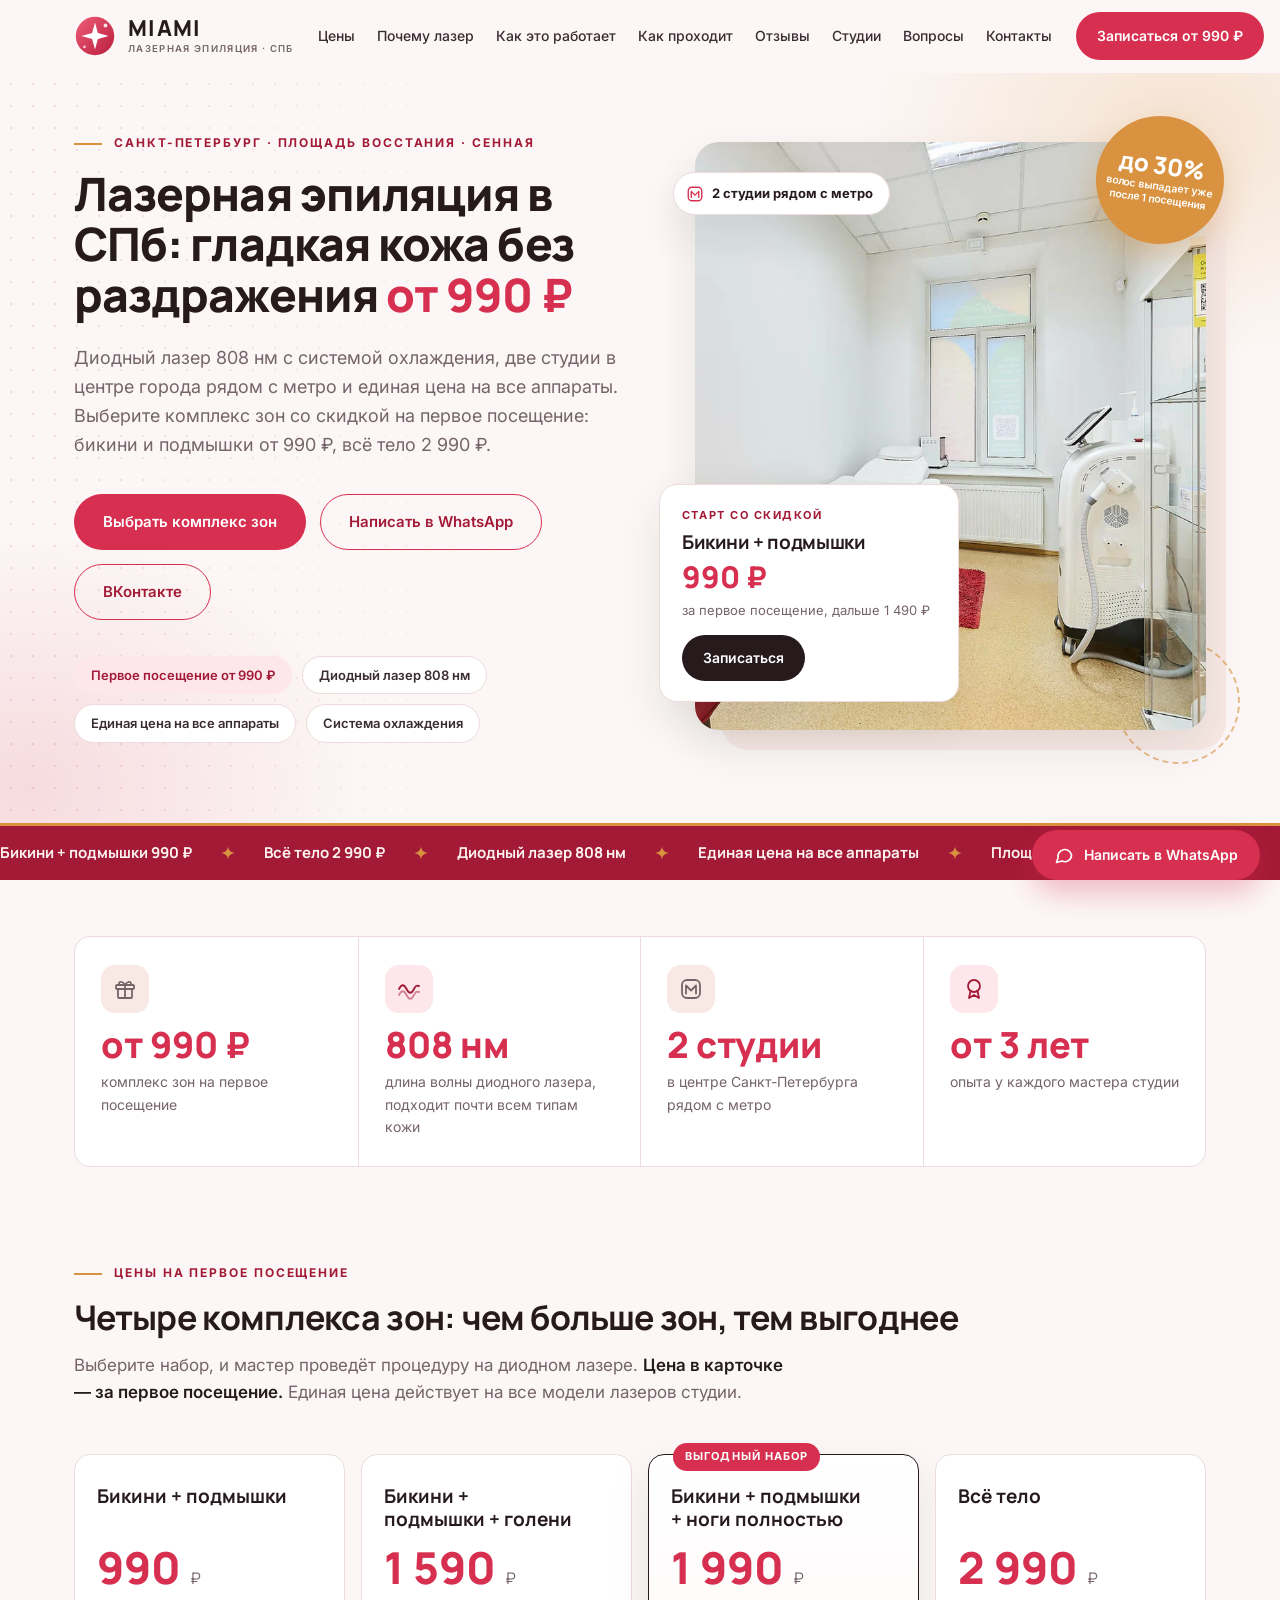
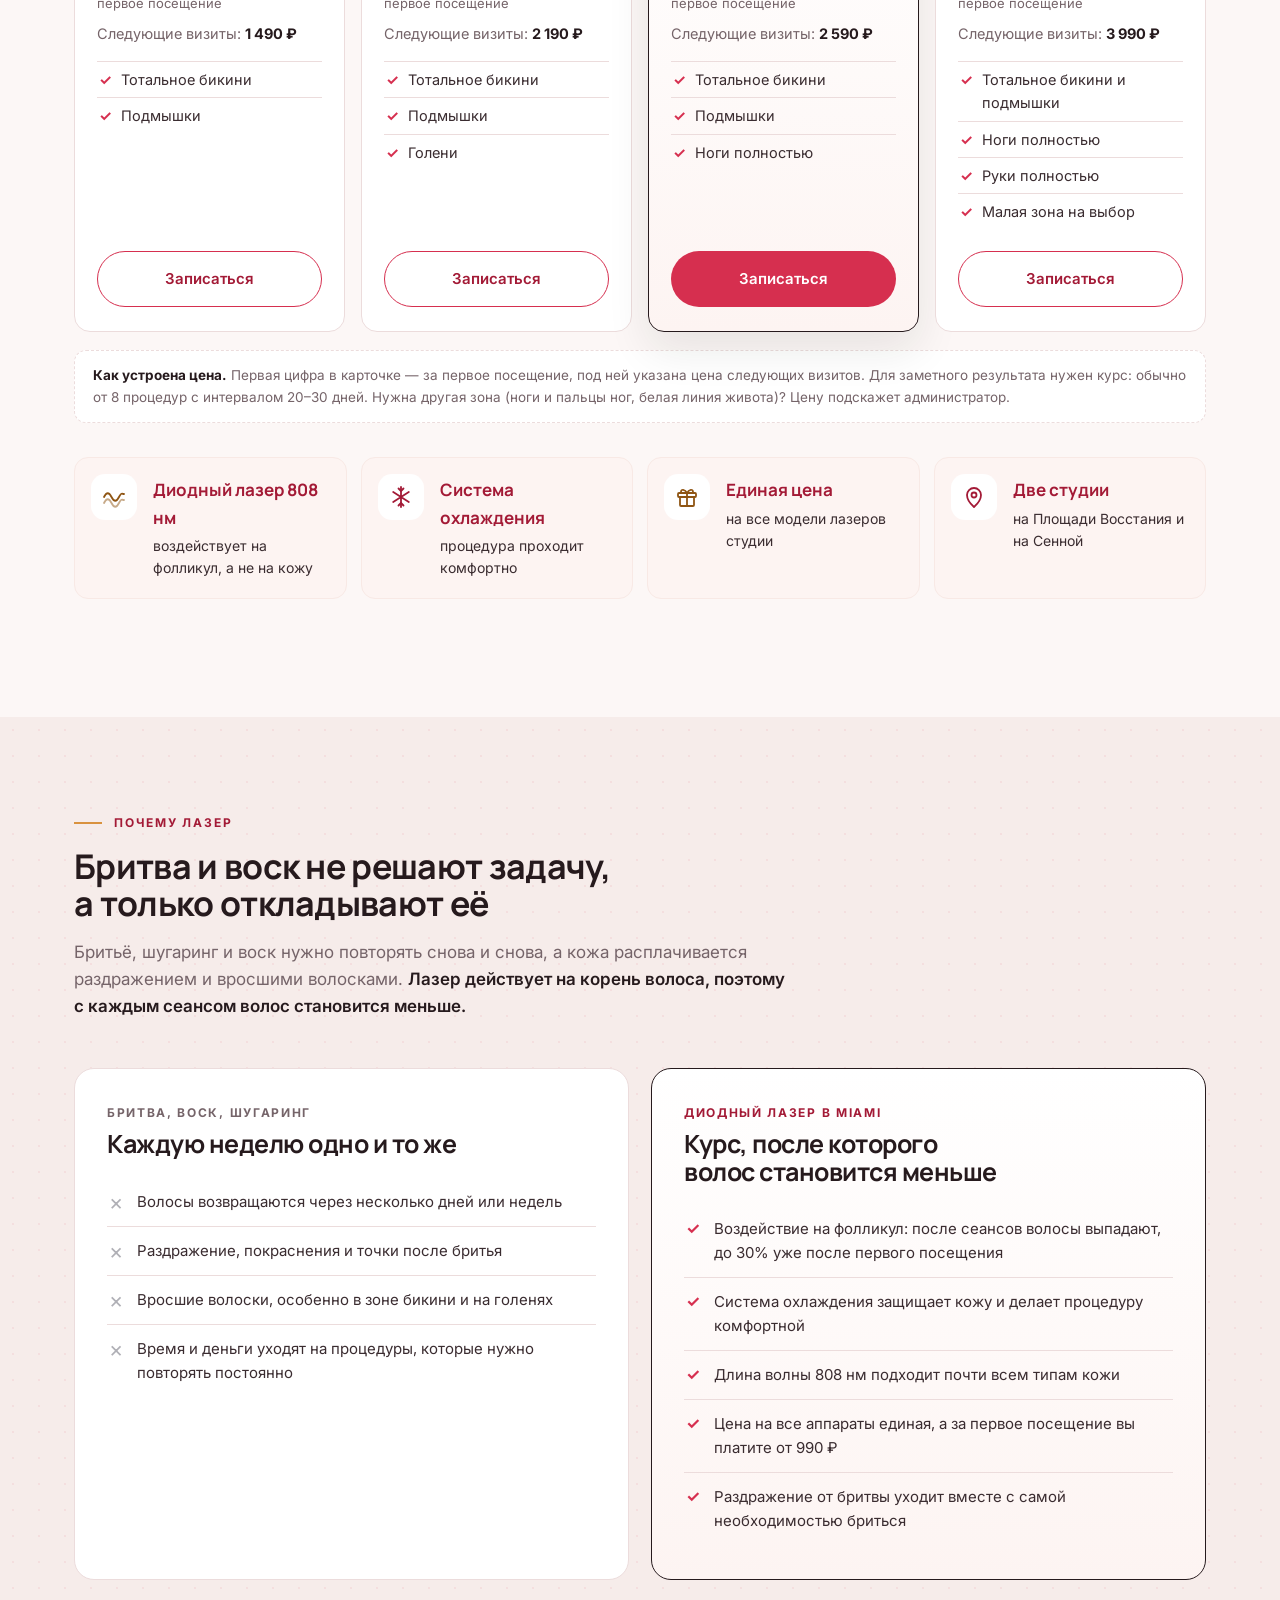
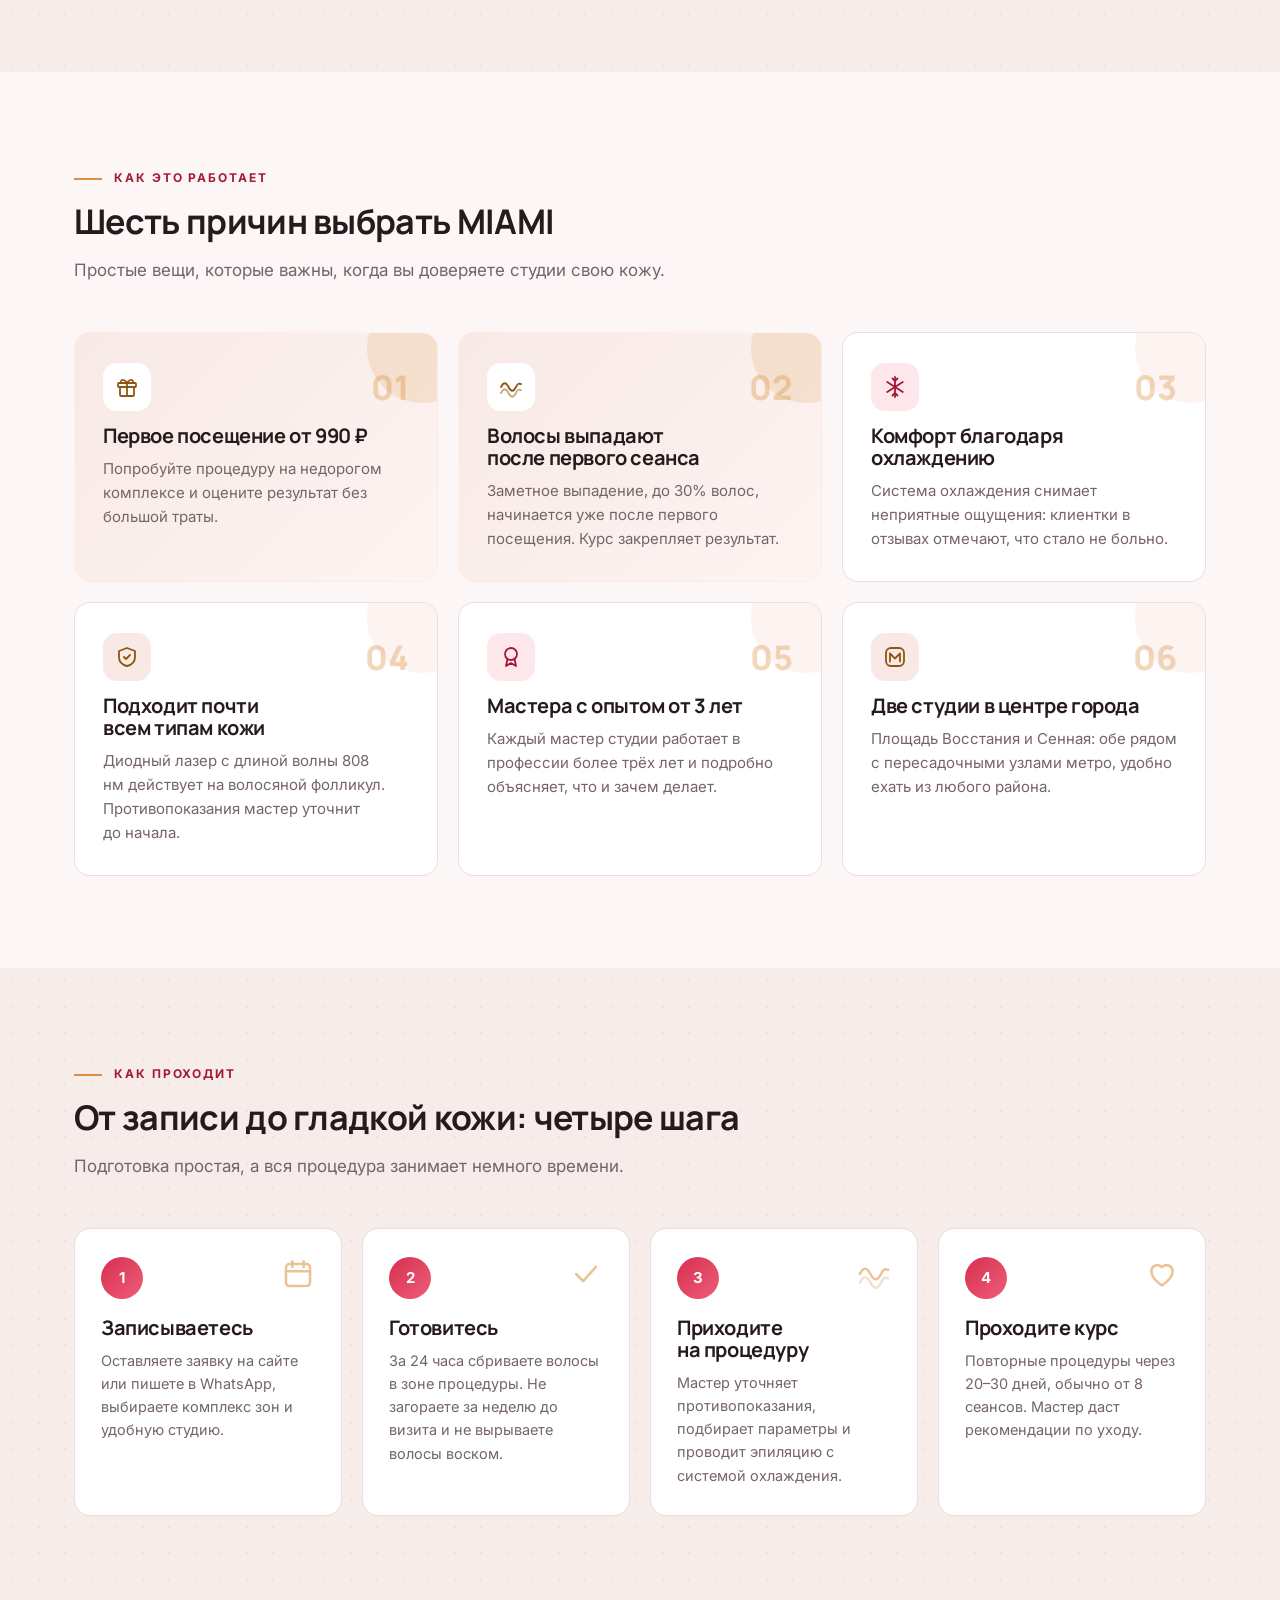
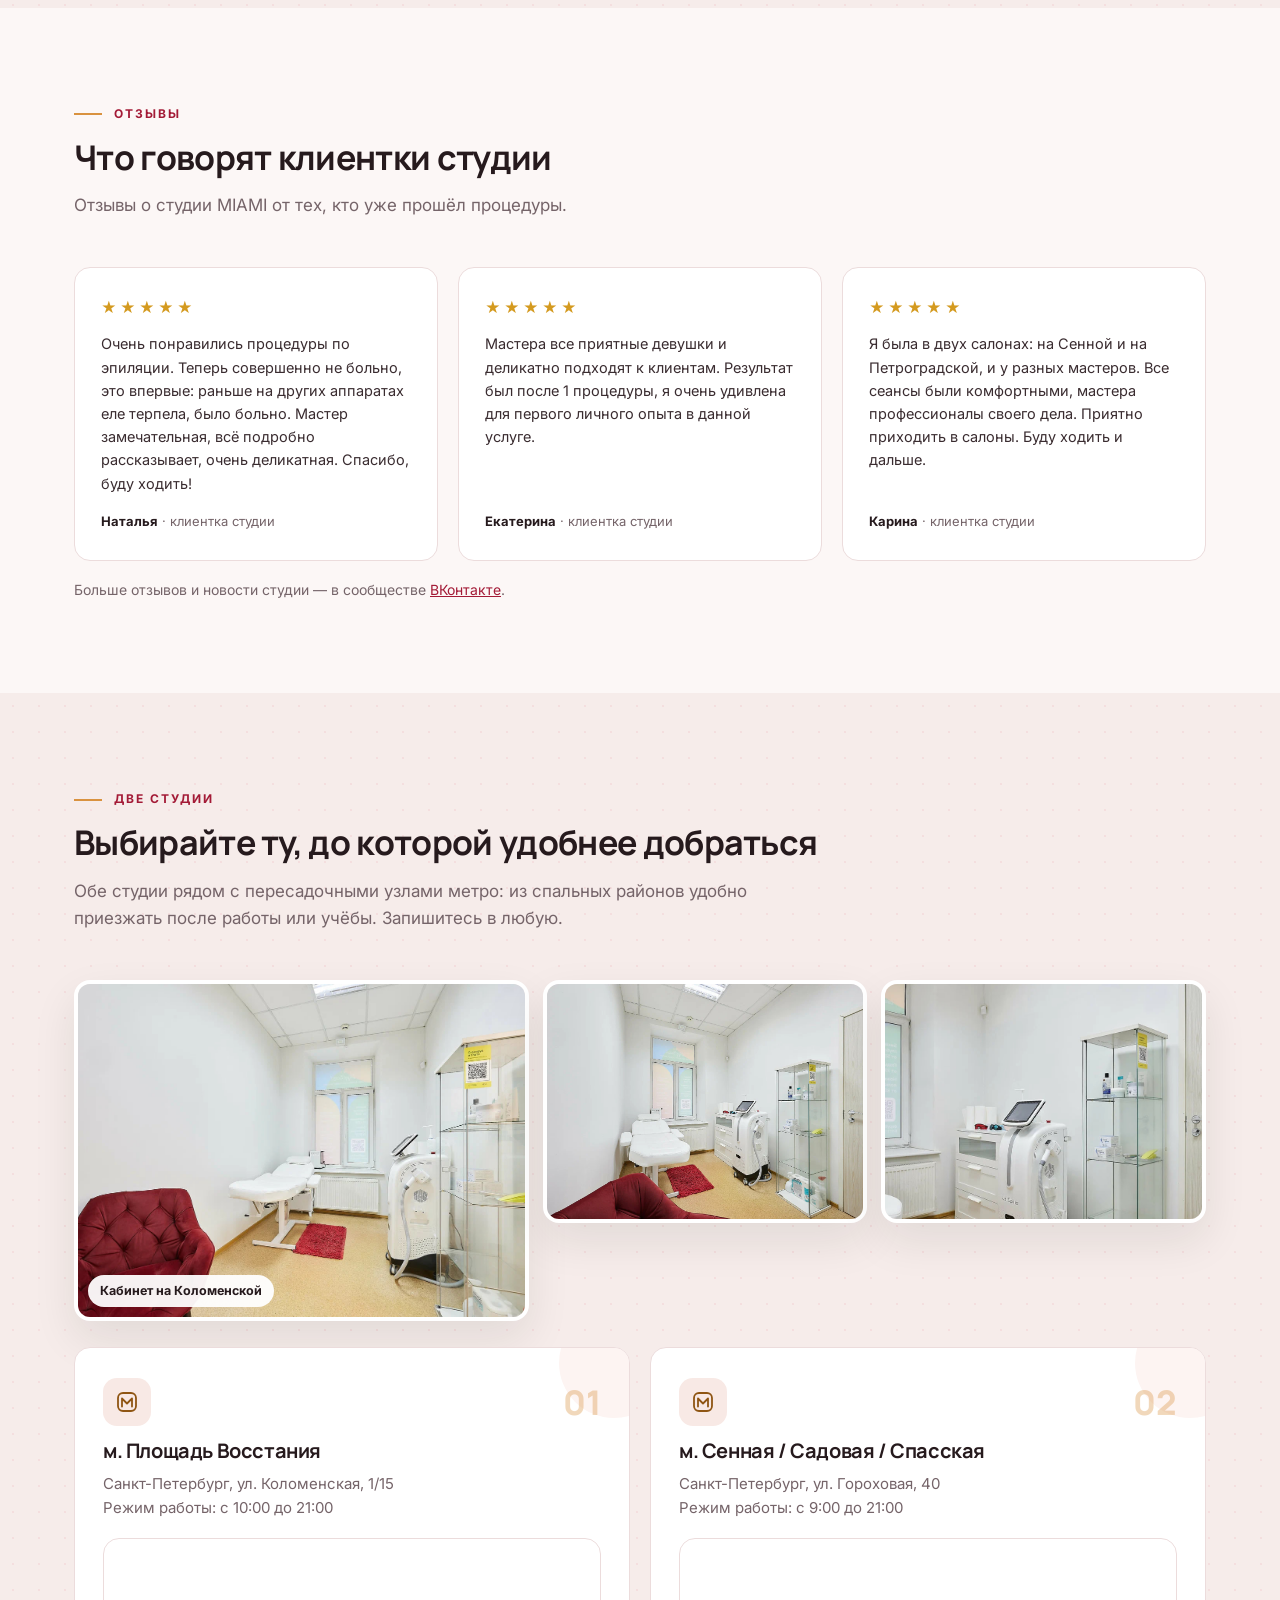
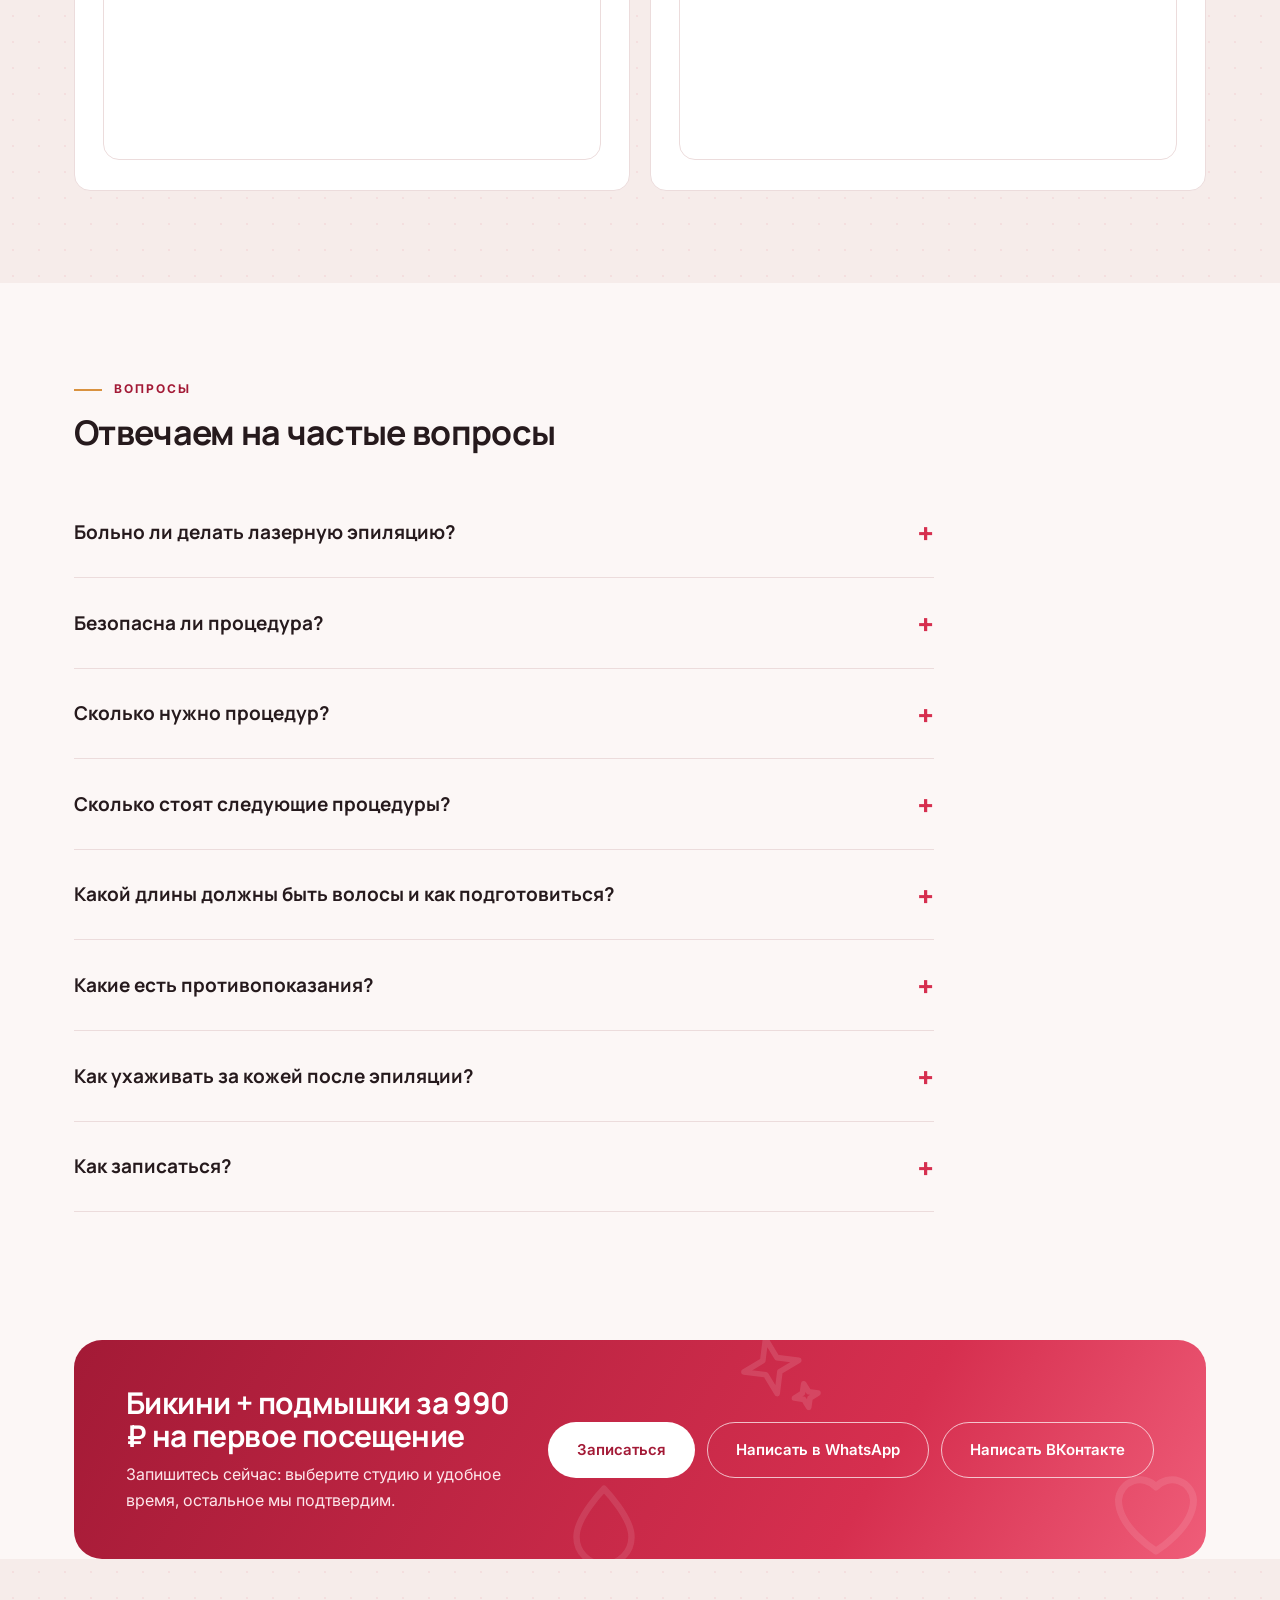
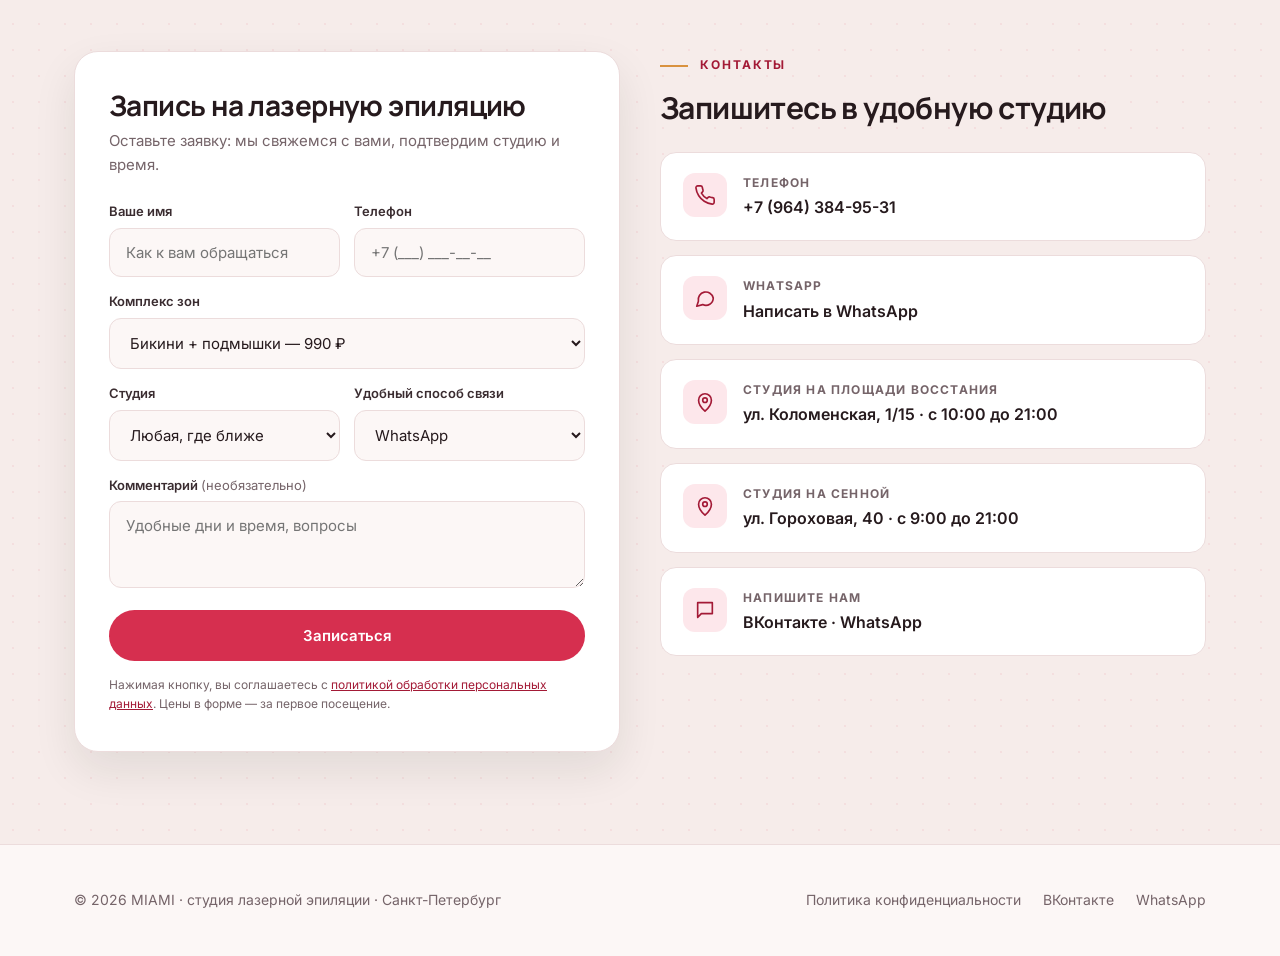
==== commit c151a176: "Правки клиента: цены следующих визитов, графики, VK, фото кабинета, формулировки" ====
--- a/index.html
+++ b/index.html
@@ -5,7 +5,7 @@
 <meta name="viewport" content="width=device-width, initial-scale=1.0">
 <meta name="robots" content="noindex, nofollow">
 <title>Лазерная эпиляция в Санкт-Петербурге: диодный лазер, первое посещение от 990 ₽ | MIAMI</title>
-<meta name="description" content="Студия лазерной эпиляции MIAMI в Санкт-Петербурге: диодный лазер 808 нм, две студии у метро (Площадь Восстания и Сенная). Бикини + подмышки 990 ₽, всё тело 2 990 ₽ на первое посещение.">
+<meta name="description" content="Студия лазерной эпиляции MIAMI в Санкт-Петербурге: диодный лазер 808 нм, две студии рядом с метро (Площадь Восстания и Сенная). Бикини + подмышки 990 ₽, всё тело 2 990 ₽ на первое посещение.">
 <link rel="icon" href="img/favicon.svg" type="image/svg+xml">
 <link rel="preconnect" href="https://fonts.googleapis.com">
 <link rel="preconnect" href="https://fonts.gstatic.com" crossorigin>
@@ -65,28 +65,29 @@
     <div>
       <p class="section-tag">Санкт-Петербург · Площадь Восстания · Сенная</p>
       <h1>Лазерная эпиляция в СПб: гладкая кожа без раздражения <em>от 990 ₽</em></h1>
-      <p class="hero__lead">Диодный лазер 808 нм с охлаждающей насадкой, две студии у центральных станций метро и единая цена на все аппараты. Выберите комплекс зон со скидкой на первое посещение: бикини и подмышки от 990 ₽, всё тело 2 990 ₽.</p>
+      <p class="hero__lead">Диодный лазер 808 нм с системой охлаждения, две студии в центре города рядом с метро и единая цена на все аппараты. Выберите комплекс зон со скидкой на первое посещение: бикини и подмышки от 990 ₽, всё тело 2 990 ₽.</p>
       <div class="hero__cta">
         <a href="#prices" class="btn btn--primary">Выбрать комплекс зон</a>
         <a href="https://wa.me/79643849531?text=%D0%97%D0%B4%D1%80%D0%B0%D0%B2%D1%81%D1%82%D0%B2%D1%83%D0%B9%D1%82%D0%B5!%20%D0%A5%D0%BE%D1%87%D1%83%20%D0%B7%D0%B0%D0%BF%D0%B8%D1%81%D0%B0%D1%82%D1%8C%D1%81%D1%8F%20%D0%BD%D0%B0%20%D0%BB%D0%B0%D0%B7%D0%B5%D1%80%D0%BD%D1%83%D1%8E%20%D1%8D%D0%BF%D0%B8%D0%BB%D1%8F%D1%86%D0%B8%D1%8E%20(%D1%81%20%D1%81%D0%B0%D0%B9%D1%82%D0%B0)" target="_blank" rel="noopener" class="btn btn--outline">Написать в WhatsApp</a>
+        <a href="https://vk.ru/club198239908" target="_blank" rel="noopener" class="btn btn--outline">ВКонтакте</a>
       </div>
       <div class="hero__chips">
         <span class="chip chip--gift">Первое посещение от 990 ₽</span>
         <span class="chip">Диодный лазер 808 нм</span>
         <span class="chip">Единая цена на все аппараты</span>
-        <span class="chip">Охлаждающая насадка</span>
+        <span class="chip">Система охлаждения</span>
       </div>
     </div>
     <div class="hero__visual">
       <div class="hero__photo">
-        <img src="img/hero.svg" alt="Гладкая кожа после лазерной эпиляции в студии MIAMI" fetchpriority="high">
+        <img src="img/hero-studio.jpg" alt="Кабинет студии MIAMI на Коломенской с диодным лазером" fetchpriority="high">
       </div>
       <div class="sticker sticker--round"><b>до 30%</b><span>волос выпадает уже после 1 посещения</span></div>
-      <div class="sticker sticker--tag"><svg class="ic"><use href="#i-metro"/></svg>2 студии у метро</div>
+      <div class="sticker sticker--tag"><svg class="ic"><use href="#i-metro"/></svg>2 студии рядом с метро</div>
       <aside class="hero__card">
         <p class="hero__card-tag">Старт со скидкой</p>
         <h3>Бикини + подмышки</h3>
-        <p class="hero__card-price"><b>990 ₽</b> <span>за первое посещение</span></p>
+        <p class="hero__card-price"><b>990 ₽</b> <span>за первое посещение, дальше 1 490 ₽</span></p>
         <a href="#contact" data-package="Бикини + подмышки — 990 ₽" class="btn btn--dark">Записаться</a>
       </aside>
     </div>
@@ -101,7 +102,7 @@
     <div class="stats__row">
       <div class="stat"><span class="ico"><svg class="ic"><use href="#i-gift"/></svg></span><b>от 990 ₽</b><span>комплекс зон на первое посещение</span></div>
       <div class="stat"><span class="ico"><svg class="ic"><use href="#i-wave"/></svg></span><b>808 нм</b><span>длина волны диодного лазера, подходит почти всем типам кожи</span></div>
-      <div class="stat"><span class="ico"><svg class="ic"><use href="#i-metro"/></svg></span><b>2 студии</b><span>в центре Санкт-Петербурга, рядом с метро</span></div>
+      <div class="stat"><span class="ico"><svg class="ic"><use href="#i-metro"/></svg></span><b>2 студии</b><span>в центре Санкт-Петербурга рядом с метро</span></div>
       <div class="stat"><span class="ico"><svg class="ic"><use href="#i-award"/></svg></span><b>от 3 лет</b><span>опыта у каждого мастера студии</span></div>
     </div>
   </div>
@@ -119,6 +120,7 @@
         <p class="tariff__name">Бикини + подмышки</p>
         <p class="tariff__price">990 <small>₽</small></p>
         <p class="tariff__unit">первое посещение</p>
+        <p class="tariff__next">Следующие визиты: <b>1 490 ₽</b></p>
         <ul class="tariff__list">
           <li>Тотальное бикини</li>
           <li>Подмышки</li>
@@ -129,6 +131,7 @@
         <p class="tariff__name">Бикини + подмышки + голени</p>
         <p class="tariff__price">1 590 <small>₽</small></p>
         <p class="tariff__unit">первое посещение</p>
+        <p class="tariff__next">Следующие визиты: <b>2 190 ₽</b></p>
         <ul class="tariff__list">
           <li>Тотальное бикини</li>
           <li>Подмышки</li>
@@ -141,6 +144,7 @@
         <p class="tariff__name">Бикини + подмышки + ноги полностью</p>
         <p class="tariff__price">1 990 <small>₽</small></p>
         <p class="tariff__unit">первое посещение</p>
+        <p class="tariff__next">Следующие визиты: <b>2 590 ₽</b></p>
         <ul class="tariff__list">
           <li>Тотальное бикини</li>
           <li>Подмышки</li>
@@ -152,6 +156,7 @@
         <p class="tariff__name">Всё тело</p>
         <p class="tariff__price">2 990 <small>₽</small></p>
         <p class="tariff__unit">первое посещение</p>
+        <p class="tariff__next">Следующие визиты: <b>3 990 ₽</b></p>
         <ul class="tariff__list">
           <li>Тотальное бикини и подмышки</li>
           <li>Ноги полностью</li>
@@ -161,11 +166,11 @@
         <a href="#contact" data-package="Всё тело — 2 990 ₽" class="btn btn--outline btn--block">Записаться</a>
       </article>
     </div>
-    <p class="price-note"><b>Как устроена цена.</b> Цена в карточке — за первое посещение. Для заметного результата нужен курс: обычно от 8 процедур с интервалом 20–30 дней. Стоимость следующих визитов администратор называет при записи, до начала процедур. Другая зона нужна (ноги и пальцы ног, белая линия живота)? Напишите, подскажем цену.</p>
+    <p class="price-note"><b>Как устроена цена.</b> Первая цифра в карточке — за первое посещение, под ней указана цена следующих визитов. Для заметного результата нужен курс: обычно от 8 процедур с интервалом 20–30 дней. Нужна другая зона (ноги и пальцы ног, белая линия живота)? Цену подскажет администратор.</p>
 
     <div class="included" style="margin-top:34px">
       <div><span class="ico"><svg class="ic"><use href="#i-wave"/></svg></span><b>Диодный лазер 808 нм</b>воздействует на фолликул, а не на кожу</div>
-      <div><span class="ico"><svg class="ic"><use href="#i-snow"/></svg></span><b>Охлаждающая насадка</b>процедура проходит комфортно</div>
+      <div><span class="ico"><svg class="ic"><use href="#i-snow"/></svg></span><b>Система охлаждения</b>процедура проходит комфортно</div>
       <div><span class="ico"><svg class="ic"><use href="#i-gift"/></svg></span><b>Единая цена</b>на все модели лазеров студии</div>
       <div><span class="ico"><svg class="ic"><use href="#i-pin"/></svg></span><b>Две студии</b>на Площади Восстания и на Сенной</div>
     </div>
@@ -194,7 +199,7 @@
         <h3>Курс, после которого волос становится меньше</h3>
         <ul>
           <li>Воздействие на фолликул: после сеансов волосы выпадают, до 30% уже после первого посещения</li>
-          <li>Охлаждающая насадка защищает кожу и делает процедуру комфортной</li>
+          <li>Система охлаждения защищает кожу и делает процедуру комфортной</li>
           <li>Длина волны 808 нм подходит почти всем типам кожи</li>
           <li>Цена на все аппараты единая, а за первое посещение вы платите от 990 ₽</li>
           <li>Раздражение от бритвы уходит вместе с самой необходимостью бриться</li>
@@ -224,7 +229,7 @@
       <div class="offer-card">
         <div class="offer-card__top"><span class="ico"><svg class="ic"><use href="#i-snow"/></svg></span><div class="offer-card__num">03</div></div>
         <h3>Комфорт благодаря охлаждению</h3>
-        <p>Охлаждающая насадка снимает неприятные ощущения: клиентки в отзывах отмечают, что стало не больно.</p>
+        <p>Система охлаждения снимает неприятные ощущения: клиентки в отзывах отмечают, что стало не больно.</p>
       </div>
       <div class="offer-card">
         <div class="offer-card__top"><span class="ico"><svg class="ic"><use href="#i-shield"/></svg></span><div class="offer-card__num">04</div></div>
@@ -268,7 +273,7 @@
         <span class="step__n">3</span>
         <svg class="ic step__ic"><use href="#i-wave"/></svg>
         <h3>Приходите на процедуру</h3>
-        <p>Мастер уточняет противопоказания, подбирает параметры и проводит эпиляцию с охлаждающей насадкой.</p>
+        <p>Мастер уточняет противопоказания, подбирает параметры и проводит эпиляцию с системой охлаждения.</p>
       </div>
       <div class="step">
         <span class="step__n">4</span>
@@ -313,17 +318,22 @@
     <p class="section-tag">Две студии</p>
     <h2 class="section-title">Выбирайте ту, до которой удобнее добраться</h2>
     <p class="section-lead">Обе студии рядом с пересадочными узлами метро: из спальных районов удобно приезжать после работы или учёбы. Запишитесь в любую.</p>
+    <div class="studio-photos">
+      <figure><img src="img/hero-studio.jpg" alt="Кабинет студии MIAMI на Коломенской: кушетка и лазер" loading="lazy"><figcaption>Кабинет на Коломенской</figcaption></figure>
+      <figure><img src="img/studio-2.jpg" alt="Рабочее место мастера и лазерный аппарат на Коломенской" loading="lazy"></figure>
+      <figure><img src="img/studio-1.jpg" alt="Диодный лазер JetOptic в студии MIAMI" loading="lazy"></figure>
+    </div>
     <div class="offer-grid offer-grid--2">
       <div class="offer-card">
         <div class="offer-card__top"><span class="ico"><svg class="ic"><use href="#i-metro"/></svg></span><div class="offer-card__num">01</div></div>
         <h3>м. Площадь Восстания</h3>
-        <p>Санкт-Петербург, ул. Коломенская, 1/15</p>
+        <p>Санкт-Петербург, ул. Коломенская, 1/15<br>Режим работы: с 10:00 до 21:00</p>
         <div class="map map--sm"><iframe src="https://yandex.ru/map-widget/v1/?text=%D0%A1%D0%B0%D0%BD%D0%BA%D1%82-%D0%9F%D0%B5%D1%82%D0%B5%D1%80%D0%B1%D1%83%D1%80%D0%B3%2C%20%D0%9A%D0%BE%D0%BB%D0%BE%D0%BC%D0%B5%D0%BD%D1%81%D0%BA%D0%B0%D1%8F%20%D1%83%D0%BB%D0%B8%D1%86%D0%B0%2C%201%2F15&z=16" title="Карта: студия MIAMI, ул. Коломенская, 1/15" loading="lazy"></iframe></div>
       </div>
       <div class="offer-card">
         <div class="offer-card__top"><span class="ico"><svg class="ic"><use href="#i-metro"/></svg></span><div class="offer-card__num">02</div></div>
         <h3>м. Сенная / Садовая / Спасская</h3>
-        <p>Санкт-Петербург, ул. Гороховая, 40</p>
+        <p>Санкт-Петербург, ул. Гороховая, 40<br>Режим работы: с 9:00 до 21:00</p>
         <div class="map map--sm"><iframe src="https://yandex.ru/map-widget/v1/?text=%D0%A1%D0%B0%D0%BD%D0%BA%D1%82-%D0%9F%D0%B5%D1%82%D0%B5%D1%80%D0%B1%D1%83%D1%80%D0%B3%2C%20%D0%93%D0%BE%D1%80%D0%BE%D1%85%D0%BE%D0%B2%D0%B0%D1%8F%20%D1%83%D0%BB%D0%B8%D1%86%D0%B0%2C%2040&z=16" title="Карта: студия MIAMI, ул. Гороховая, 40" loading="lazy"></iframe></div>
       </div>
     </div>
@@ -338,7 +348,7 @@
     <div class="faq" style="margin-top:36px">
       <details class="faq__item">
         <summary>Больно ли делать лазерную эпиляцию?</summary>
-        <p>Ощущения зависят от зоны и вашего болевого порога. Охлаждающая насадка аппарата делает процедуру комфортной, а клиентки в отзывах отмечают, что на нашем оборудовании не больно. Если вам важно, мастер подскажет, как пройти самые чувствительные зоны мягче.</p>
+        <p>Ощущения зависят от зоны и вашего болевого порога. Система охлаждения аппарата делает процедуру комфортной, а клиентки в отзывах отмечают, что на нашем оборудовании не больно. Если вам важно, мастер подскажет, как пройти самые чувствительные зоны мягче.</p>
       </details>
       <details class="faq__item">
         <summary>Безопасна ли процедура?</summary>
@@ -350,7 +360,7 @@
       </details>
       <details class="faq__item">
         <summary>Сколько стоят следующие процедуры?</summary>
-        <p>Цены в карточках на сайте — за первое посещение. Стоимость следующих визитов администратор называет при записи, до начала процедур.</p>
+        <p>Первое посещение: бикини и подмышки — 990 ₽, плюс голени — 1 590 ₽, плюс ноги полностью — 1 990 ₽, всё тело — 2 990 ₽. Следующие визиты стоят соответственно 1 490, 2 190, 2 590 и 3 990 ₽. Цену на следующее посещение можно уточнить у администратора.</p>
       </details>
       <details class="faq__item">
         <summary>Какой длины должны быть волосы и как подготовиться?</summary>
@@ -386,6 +396,7 @@
       <div class="band__btns">
         <a href="#contact" class="btn btn--light">Записаться</a>
         <a href="https://wa.me/79643849531?text=%D0%97%D0%B4%D1%80%D0%B0%D0%B2%D1%81%D1%82%D0%B2%D1%83%D0%B9%D1%82%D0%B5!%20%D0%A5%D0%BE%D1%87%D1%83%20%D0%B7%D0%B0%D0%BF%D0%B8%D1%81%D0%B0%D1%82%D1%8C%D1%81%D1%8F%20%D0%BD%D0%B0%20%D0%BB%D0%B0%D0%B7%D0%B5%D1%80%D0%BD%D1%83%D1%8E%20%D1%8D%D0%BF%D0%B8%D0%BB%D1%8F%D1%86%D0%B8%D1%8E%20(%D1%81%20%D1%81%D0%B0%D0%B9%D1%82%D0%B0)" target="_blank" rel="noopener" class="btn btn--ghost">Написать в WhatsApp</a>
+        <a href="https://vk.ru/club198239908" target="_blank" rel="noopener" class="btn btn--ghost">Написать ВКонтакте</a>
       </div>
     </div>
   </div>
@@ -431,6 +442,8 @@
           <label for="f-messenger">Удобный способ связи</label>
           <select id="f-messenger" name="messenger">
             <option value="WhatsApp">WhatsApp</option>
+            <option value="ВКонтакте">ВКонтакте</option>
+            <option value="MAX">MAX</option>
             <option value="Telegram">Telegram</option>
             <option value="Звонок">Только звонок</option>
           </select>
@@ -458,15 +471,15 @@
         </div>
         <div class="contact-card">
           <div class="contact-card__icon"><svg class="ic"><use href="#i-pin"/></svg></div>
-          <div><small>Студия на Площади Восстания</small><b>Санкт-Петербург, ул. Коломенская, 1/15</b></div>
+          <div><small>Студия на Площади Восстания</small><b>ул. Коломенская, 1/15 · с 10:00 до 21:00</b></div>
         </div>
         <div class="contact-card">
           <div class="contact-card__icon"><svg class="ic"><use href="#i-pin"/></svg></div>
-          <div><small>Студия на Сенной</small><b>Санкт-Петербург, ул. Гороховая, 40</b></div>
+          <div><small>Студия на Сенной</small><b>ул. Гороховая, 40 · с 9:00 до 21:00</b></div>
         </div>
         <div class="contact-card">
           <div class="contact-card__icon"><svg viewBox="0 0 24 24" fill="none" stroke="currentColor" stroke-width="1.8" stroke-linecap="round" stroke-linejoin="round"><path d="M4 4h16v12H8l-4 4z"/></svg></div>
-          <div><small>Мы онлайн</small><b><a href="https://vk.ru/club198239908" target="_blank" rel="noopener">ВКонтакте</a> · <a href="https://wa.me/79643849531?text=%D0%97%D0%B4%D1%80%D0%B0%D0%B2%D1%81%D1%82%D0%B2%D1%83%D0%B9%D1%82%D0%B5!%20%D0%A5%D0%BE%D1%87%D1%83%20%D0%B7%D0%B0%D0%BF%D0%B8%D1%81%D0%B0%D1%82%D1%8C%D1%81%D1%8F%20%D0%BD%D0%B0%20%D0%BB%D0%B0%D0%B7%D0%B5%D1%80%D0%BD%D1%83%D1%8E%20%D1%8D%D0%BF%D0%B8%D0%BB%D1%8F%D1%86%D0%B8%D1%8E%20(%D1%81%20%D1%81%D0%B0%D0%B9%D1%82%D0%B0)" target="_blank" rel="noopener">WhatsApp</a></b></div>
+          <div><small>Напишите нам</small><b><a href="https://vk.ru/club198239908" target="_blank" rel="noopener">ВКонтакте</a> · <a href="https://wa.me/79643849531?text=%D0%97%D0%B4%D1%80%D0%B0%D0%B2%D1%81%D1%82%D0%B2%D1%83%D0%B9%D1%82%D0%B5!%20%D0%A5%D0%BE%D1%87%D1%83%20%D0%B7%D0%B0%D0%BF%D0%B8%D1%81%D0%B0%D1%82%D1%8C%D1%81%D1%8F%20%D0%BD%D0%B0%20%D0%BB%D0%B0%D0%B7%D0%B5%D1%80%D0%BD%D1%83%D1%8E%20%D1%8D%D0%BF%D0%B8%D0%BB%D1%8F%D1%86%D0%B8%D1%8E%20(%D1%81%20%D1%81%D0%B0%D0%B9%D1%82%D0%B0)" target="_blank" rel="noopener">WhatsApp</a></b></div>
         </div>
       </div>
     </div>
--- a/styles.css
+++ b/styles.css
@@ -637,3 +637,13 @@
 @media (max-width: 1100px) { .tariffs--4 { grid-template-columns: repeat(2, 1fr); } }
 @media (max-width: 900px) { .tariffs--4 { grid-template-columns: repeat(2, 1fr); } .offer-grid--2 { grid-template-columns: 1fr; } .tariffs { grid-template-columns: repeat(2, 1fr); } }
 @media (max-width: 560px) { .tariffs--4, .tariffs { grid-template-columns: 1fr; } .tariffs--4 .tariff__name { min-height: 0; } }
+
+/* правки: цена следующих визитов, фото кабинета */
+.tariff__next { font-size: 13.5px; color: var(--clr-text-soft); margin: -8px 0 16px; }
+.tariff__next b { color: var(--clr-ink); font-weight: 700; }
+.studio-photos { display: grid; grid-template-columns: 1.4fr 1fr 1fr; gap: 14px; margin-bottom: 26px; }
+.studio-photos figure { position: relative; border-radius: 16px; overflow: hidden; aspect-ratio: 4 / 3; background: var(--clr-bg-alt); border: 4px solid #fff; box-shadow: var(--shadow); }
+.studio-photos img { width: 100%; height: 100%; object-fit: cover; }
+.studio-photos figcaption { position: absolute; left: 10px; bottom: 10px; background: rgba(255, 255, 255, 0.94); padding: 6px 12px; border-radius: 999px; font-size: 12.5px; font-weight: 700; color: var(--clr-ink); }
+.hero__photo img { object-position: 62% center; }
+@media (max-width: 760px) { .studio-photos { grid-template-columns: 1fr 1fr; } .studio-photos figure:first-child { grid-column: span 2; } }
--- a/blog/blog.css
+++ b/blog/blog.css
@@ -0,0 +1,94 @@
+/* Стили блога. Цвета берутся из палитры сайта: install.mjs прописывает --b-* в blog.config.json (theme). */
+:root { --b-bg: #fff; --b-surface: #fff; --b-ink: #18181b; --b-text: #2b2b30; --b-soft: #6b6b73; --b-line: #e5e5e5; --b-accent: #2563eb; --b-accent-soft: #eef3ff; --b-radius: 16px; }
+.blog { padding: 112px 0 72px; background: var(--b-bg); color: var(--b-text); }
+.blog > section, .blog > article { width: 100%; max-width: 1160px; margin: 0 auto; padding: 0 20px; }
+.b-crumbs { display: flex; gap: 8px; flex-wrap: wrap; font-size: 14px; color: var(--b-soft); margin-bottom: 22px; }
+.b-crumbs a { color: var(--b-soft); text-decoration: none; }
+.b-crumbs a:hover { color: var(--b-accent); }
+.b-meta { display: flex; flex-wrap: wrap; align-items: center; gap: 6px 14px; font-size: 14px; color: var(--b-soft); }
+.b-chip { display: inline-block; padding: 3px 12px; border-radius: 999px; background: var(--b-accent-soft); color: var(--b-accent); font-weight: 600; font-size: 13px; }
+.b-head h1 { font-family: var(--ff-head, inherit); color: var(--b-ink); font-size: clamp(28px, 4.4vw, 46px); line-height: 1.15; margin: 14px 0 16px; letter-spacing: -0.01em; }
+.b-lead { font-size: 19px; line-height: 1.55; color: var(--b-soft); max-width: 720px; }
+.b-author { margin-top: 14px; font-size: 14px; color: var(--b-soft); }
+
+/* Статья */
+.b-article { max-width: 780px !important; }
+.b-cover { margin: 28px 0 8px; border-radius: var(--b-radius); overflow: hidden; }
+.b-cover img { display: block; width: 100%; height: auto; }
+.b-toc { margin: 28px 0; padding: 20px 24px; border: 1px solid var(--b-line); border-radius: var(--b-radius); background: var(--b-surface); }
+.b-toc ol { list-style: none; margin: 10px 0 0; padding: 0; }
+.b-toc li + li { margin-top: 6px; }
+.b-toc a { color: var(--b-text); text-decoration: none; }
+.b-toc a:hover { color: var(--b-accent); }
+.b-content { font-size: 18px; line-height: 1.75; margin-top: 28px; }
+.b-content h2 { font-family: var(--ff-head, inherit); color: var(--b-ink); font-size: clamp(24px, 3vw, 31px); line-height: 1.25; margin: 2em 0 .6em; scroll-margin-top: 100px; }
+.b-content h3 { font-family: var(--ff-head, inherit); color: var(--b-ink); font-size: 22px; margin: 1.6em 0 .5em; scroll-margin-top: 100px; }
+.b-content p { margin: 0 0 1.1em; }
+.b-content ul, .b-content ol { margin: 0 0 1.2em; padding-left: 1.4em; }
+.b-content ul { list-style: disc; }
+.b-content ol { list-style: decimal; }
+.b-content li + li { margin-top: 8px; }
+.b-content li::marker { color: var(--b-accent); }
+.b-content a { color: var(--b-accent); text-decoration: underline; text-underline-offset: 3px; }
+.b-content img { max-width: 100%; height: auto; border-radius: 12px; margin: 8px 0; }
+.b-content hr { border: 0; border-top: 1px solid var(--b-line); margin: 2em 0; }
+.b-content blockquote { margin: 1.4em 0; padding: 16px 22px; border-left: 4px solid var(--b-accent); background: var(--b-accent-soft); border-radius: 0 12px 12px 0; }
+.b-content blockquote p:last-child { margin-bottom: 0; }
+.b-content code { background: var(--b-accent-soft); padding: 2px 6px; border-radius: 6px; font-size: .92em; }
+.b-content pre { overflow-x: auto; padding: 16px; border-radius: 12px; background: var(--b-accent-soft); margin: 0 0 1.2em; }
+.b-table { overflow-x: auto; margin: 1.4em 0; border: 1px solid var(--b-line); border-radius: 12px; }
+.b-table table { width: 100%; border-collapse: collapse; font-size: 16px; line-height: 1.5; }
+.b-table th, .b-table td { padding: 12px 16px; text-align: left; border-bottom: 1px solid var(--b-line); vertical-align: top; }
+.b-table th { background: var(--b-accent-soft); color: var(--b-ink); font-weight: 600; white-space: nowrap; }
+.b-table tr:last-child td { border-bottom: 0; }
+
+.b-faq { margin-top: 44px; }
+.b-faq h2 { font-family: var(--ff-head, inherit); color: var(--b-ink); font-size: 28px; margin-bottom: 16px; }
+.b-faq details { border: 1px solid var(--b-line); border-radius: 12px; background: var(--b-surface); margin-bottom: 10px; padding: 0 20px; }
+.b-faq summary { cursor: pointer; padding: 16px 0; font-weight: 600; color: var(--b-ink); list-style: none; display: flex; justify-content: space-between; gap: 16px; }
+.b-faq summary::-webkit-details-marker { display: none; }
+.b-faq summary::after { content: '+'; color: var(--b-accent); font-size: 22px; line-height: 1; }
+.b-faq details[open] summary::after { content: '−'; }
+.b-faq details p { padding: 0 0 18px; color: var(--b-text); line-height: 1.65; }
+.b-disclaimer { margin-top: 32px; font-size: 14px; line-height: 1.55; color: var(--b-soft); padding-top: 16px; border-top: 1px solid var(--b-line); }
+.b-cta { margin-top: 40px; padding: 32px; border-radius: var(--b-radius); background: var(--b-accent-soft); border: 1px solid var(--b-line); text-align: left; }
+.b-cta h2 { font-family: var(--ff-head, inherit); color: var(--b-ink); font-size: 26px; margin-bottom: 8px; }
+.b-cta p { margin-bottom: 18px; color: var(--b-text); max-width: 560px; }
+.b-cta__btn { display: inline-flex; }
+.b-preview { margin: 0 0 22px; padding: 12px 16px; border-radius: 12px; background: #fff4d6; color: #6b4e00; font-size: 14px; border: 1px solid #f0d98a; }
+
+/* Карточки */
+.b-grid { display: grid; grid-template-columns: repeat(3, 1fr); gap: 24px; margin-top: 32px; }
+.b-card { display: flex; flex-direction: column; background: var(--b-surface); border: 1px solid var(--b-line); border-radius: var(--b-radius); overflow: hidden; transition: transform .2s, box-shadow .2s; }
+.b-card:hover { transform: translateY(-3px); box-shadow: 0 16px 36px rgba(20, 20, 30, .09); }
+.b-card__img { display: block; aspect-ratio: 16 / 10; overflow: hidden; background: var(--b-accent-soft); }
+.b-card__img img { width: 100%; height: 100%; object-fit: cover; display: block; }
+.b-card__body { display: flex; flex-direction: column; gap: 10px; padding: 22px; flex: 1; }
+.b-card h3 { font-family: var(--ff-head, inherit); font-size: 20px; line-height: 1.3; margin: 0; }
+.b-card h3 a { color: var(--b-ink); text-decoration: none; }
+.b-card h3 a:hover { color: var(--b-accent); }
+.b-card p { color: var(--b-soft); font-size: 15px; line-height: 1.55; margin: 0; }
+.b-more { margin-top: auto; padding-top: 6px; color: var(--b-accent); font-weight: 600; text-decoration: none; }
+.b-more::after { content: ' →'; }
+.b-related { margin-top: 72px !important; }
+.b-related h2, .b-home h2 { font-family: var(--ff-head, inherit); color: var(--b-ink); font-size: clamp(26px, 3.4vw, 36px); }
+.b-empty { margin-top: 32px; color: var(--b-soft); }
+
+/* Блок на главной */
+.b-home { padding: 88px 0; background: var(--b-bg); }
+.b-home .container { max-width: 1160px; margin: 0 auto; padding: 0 20px; }
+.b-home__head { display: flex; justify-content: space-between; align-items: flex-end; gap: 16px; flex-wrap: wrap; }
+.b-home .b-more { margin-top: 0; }
+
+@media (max-width: 960px) { .b-grid { grid-template-columns: repeat(2, 1fr); } }
+@media (max-width: 640px) {
+  .blog { padding: 92px 0 48px; }
+  .b-grid { grid-template-columns: 1fr; gap: 18px; }
+  .b-content { font-size: 17px; }
+  .b-lead { font-size: 17px; }
+  .b-cta { padding: 24px 20px; }
+  .b-home { padding: 56px 0; }
+}
+
+/* тема сайта */
+:root{--b-accent:var(--clr-accent);--b-accent-soft:var(--clr-accent-soft);--b-bg:var(--clr-bg);--b-surface:var(--clr-surface);--b-ink:var(--clr-ink);--b-text:var(--clr-text);--b-soft:var(--clr-text-soft);--b-line:var(--clr-line)}
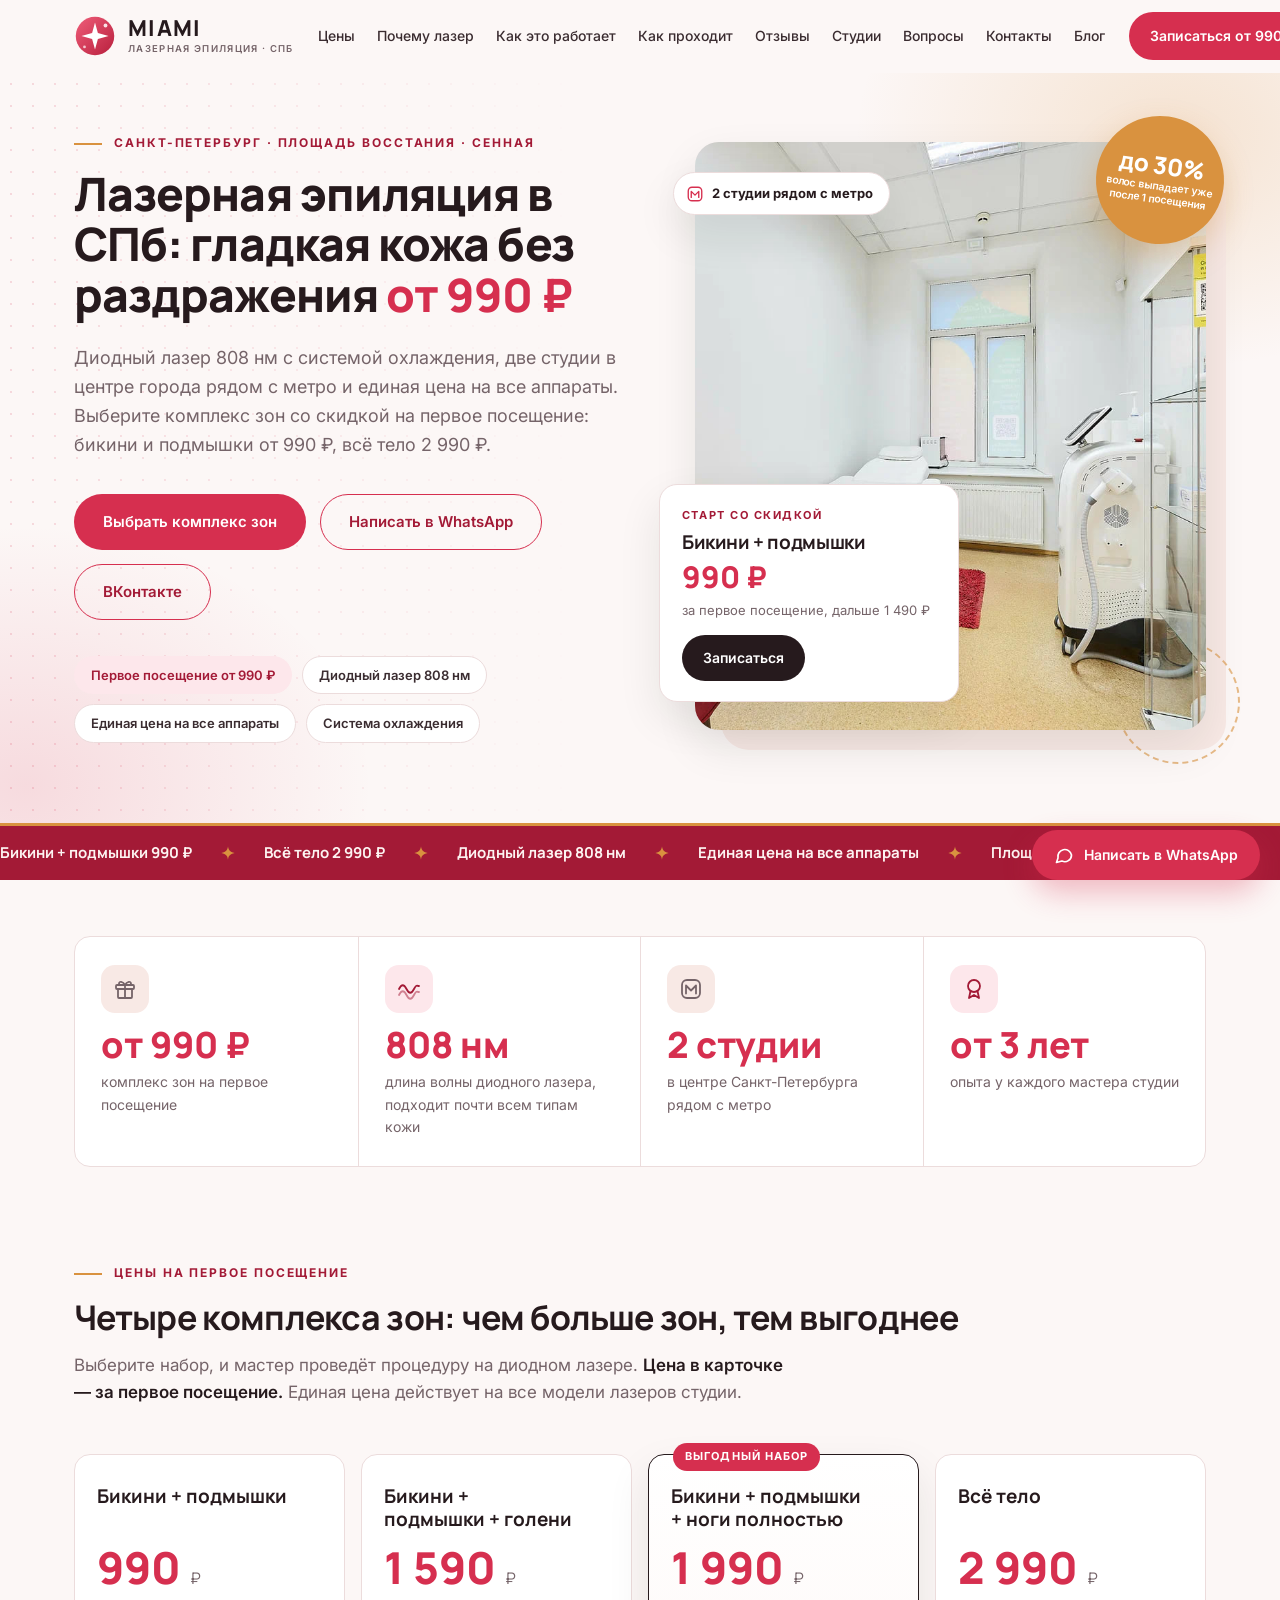
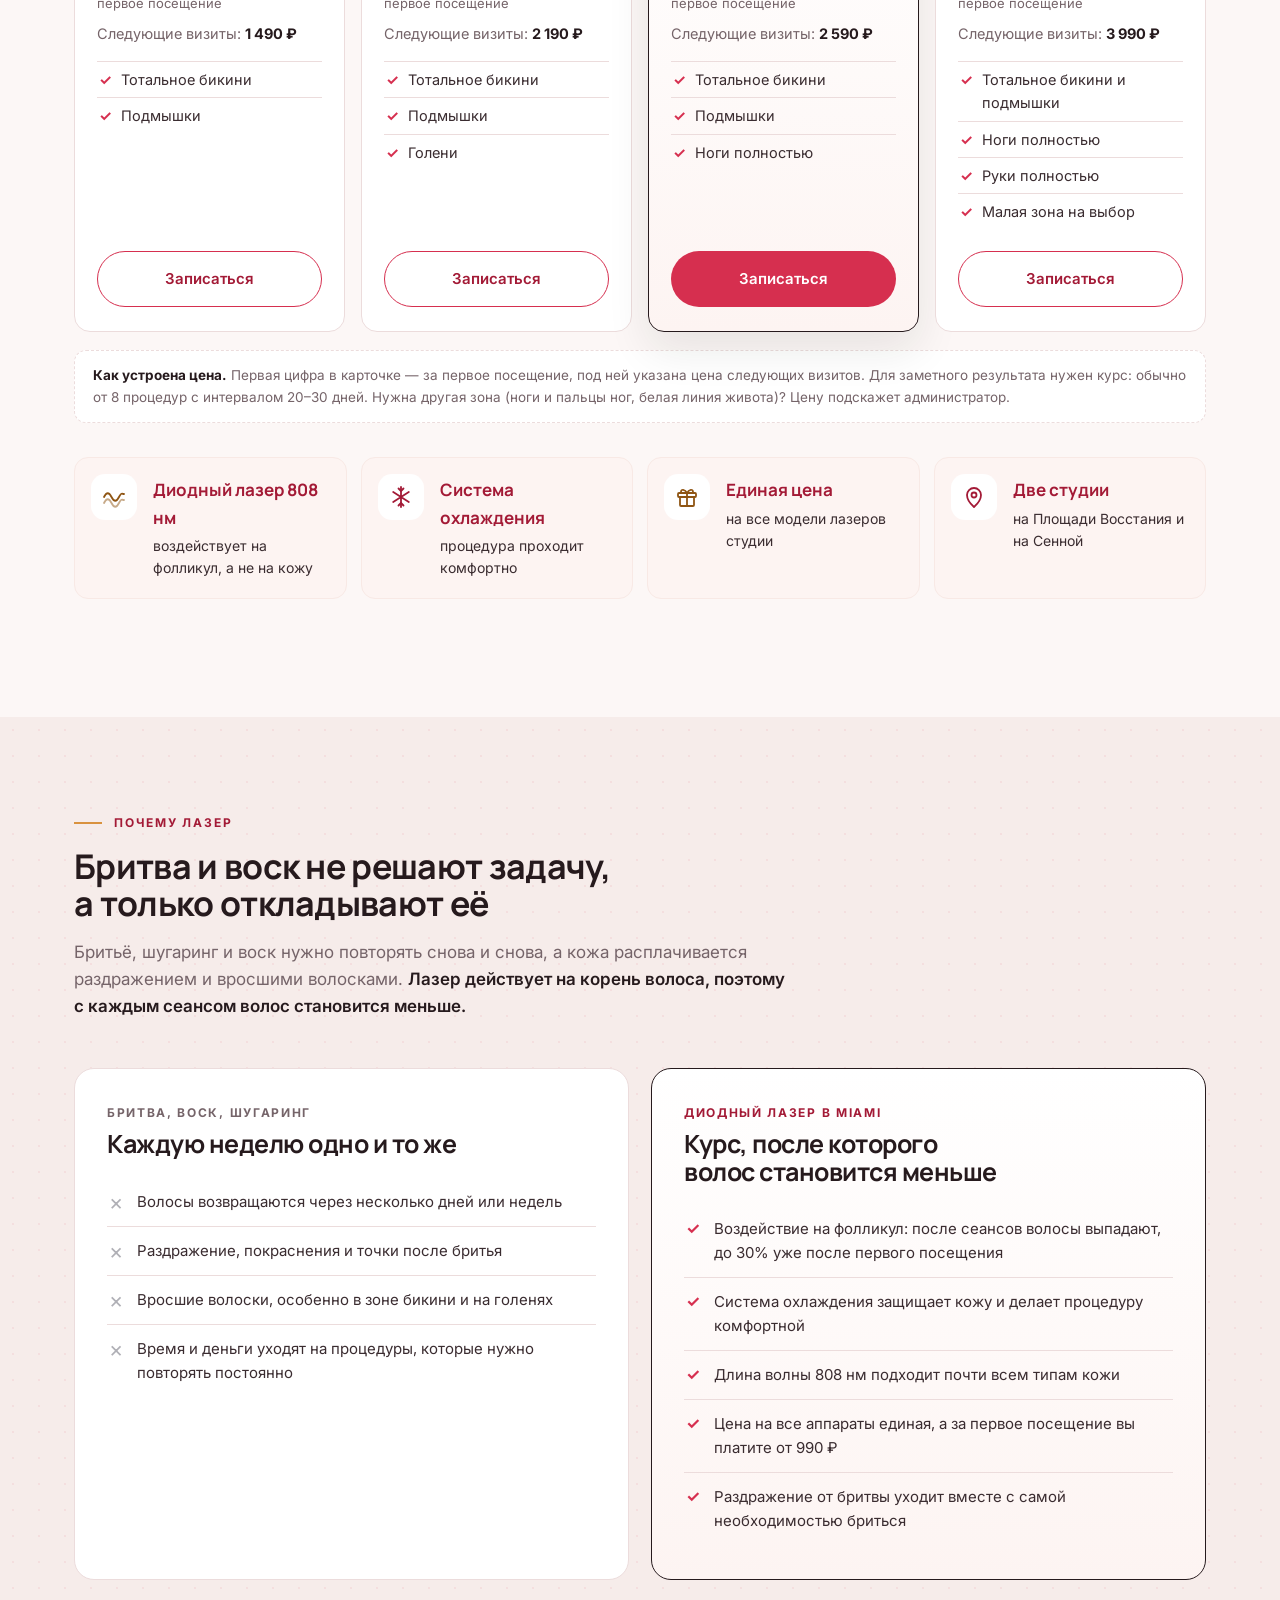
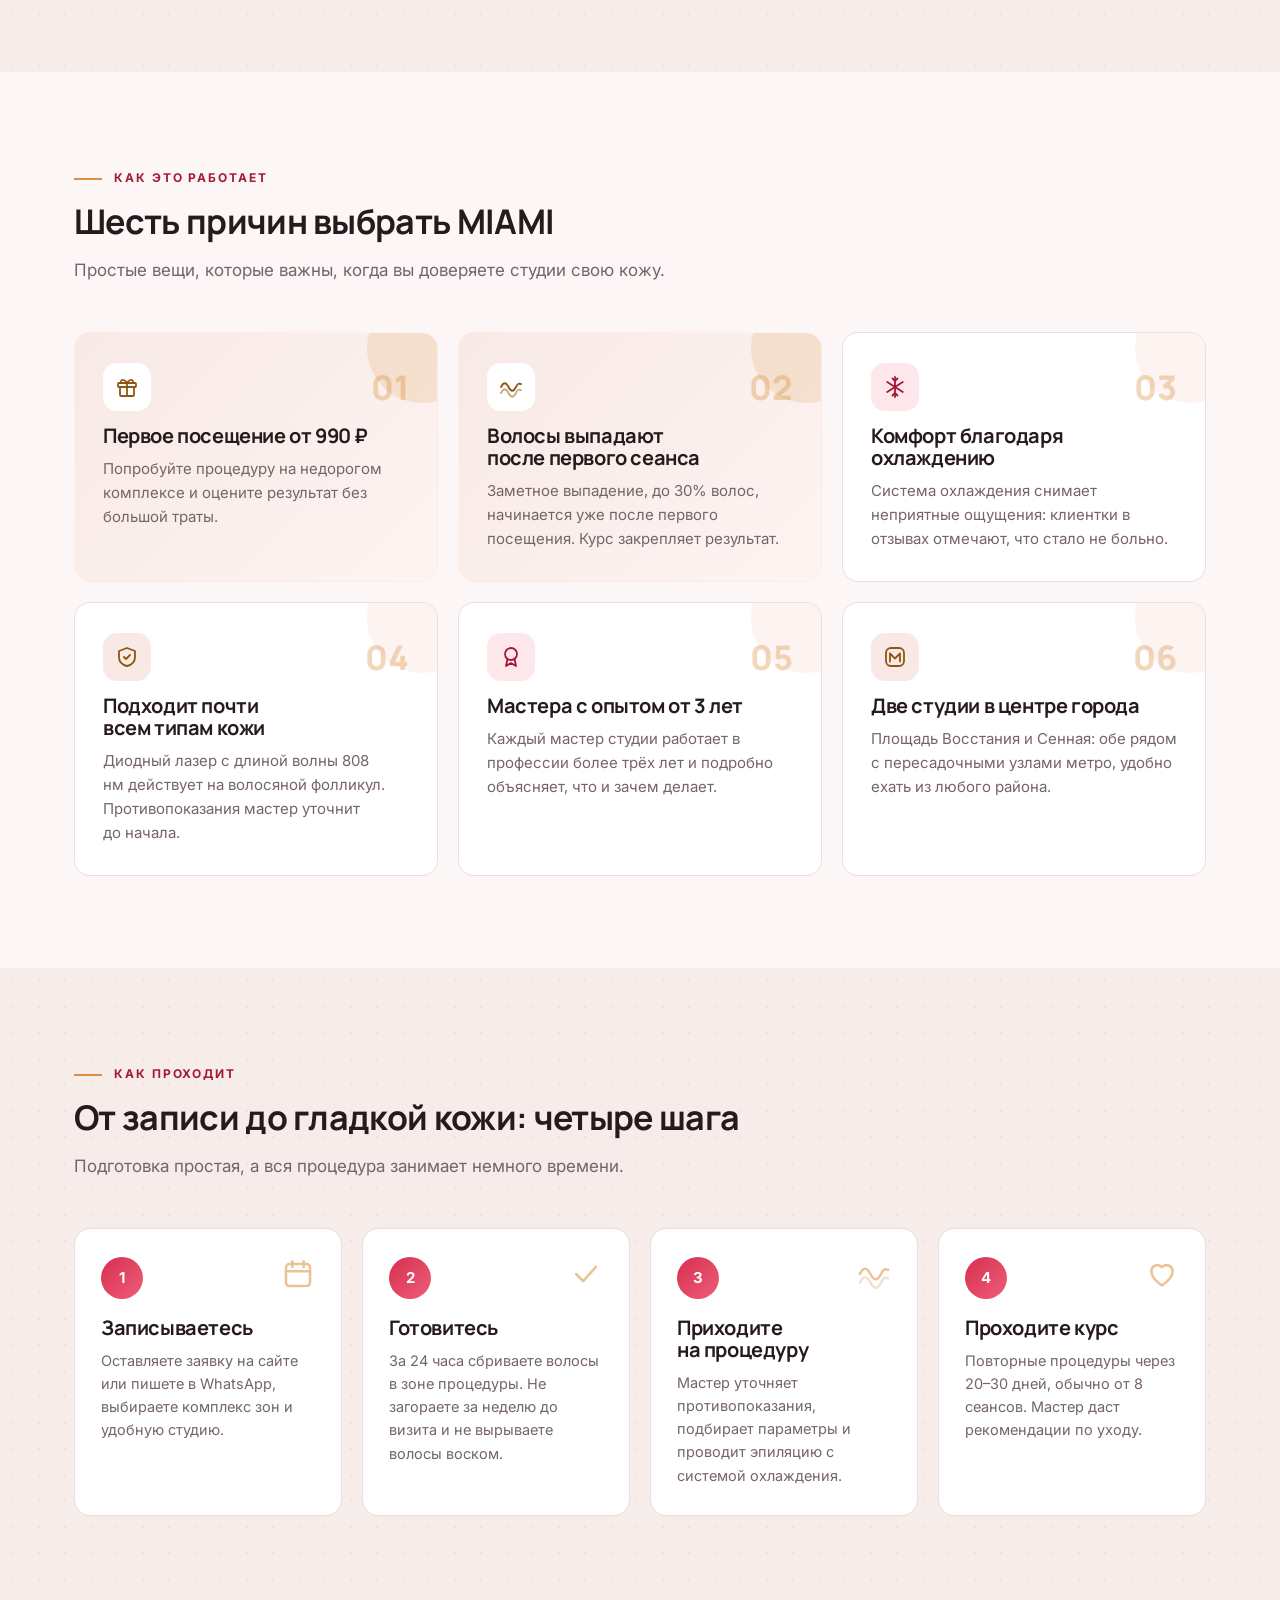
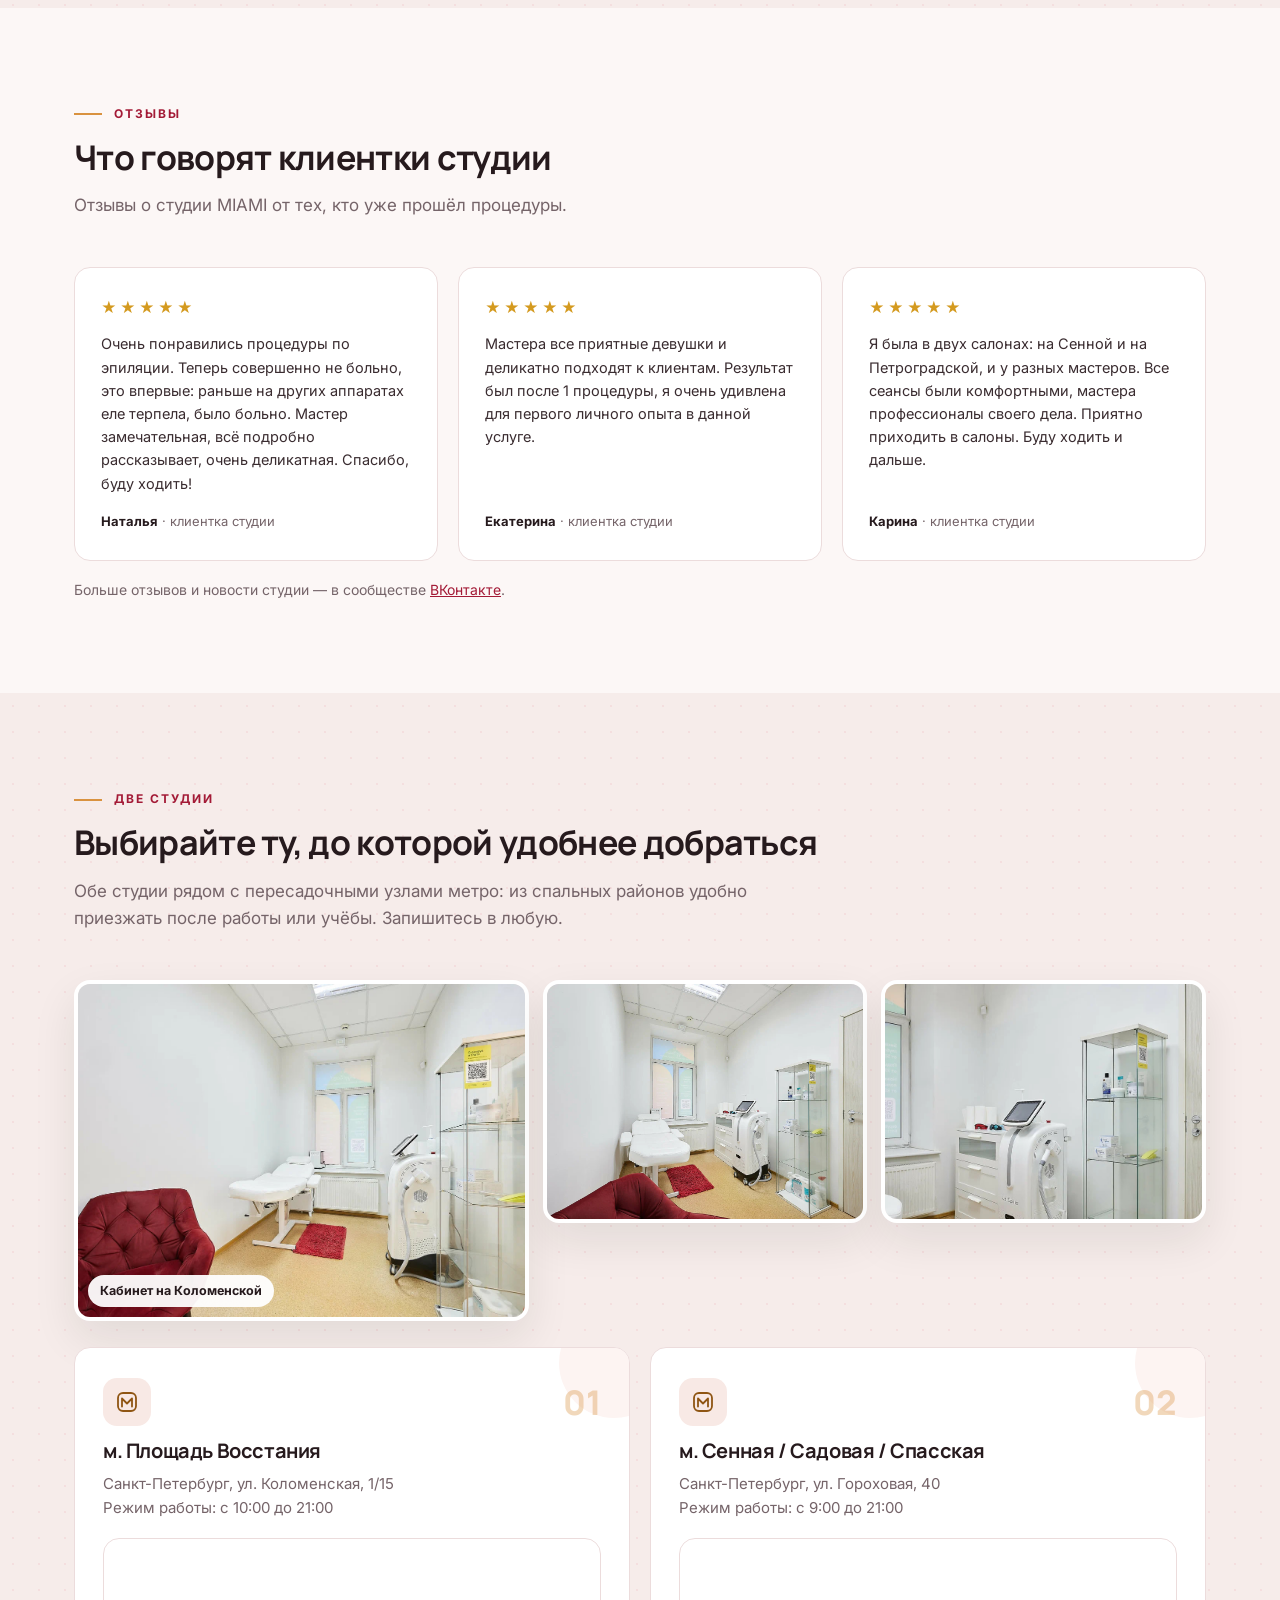
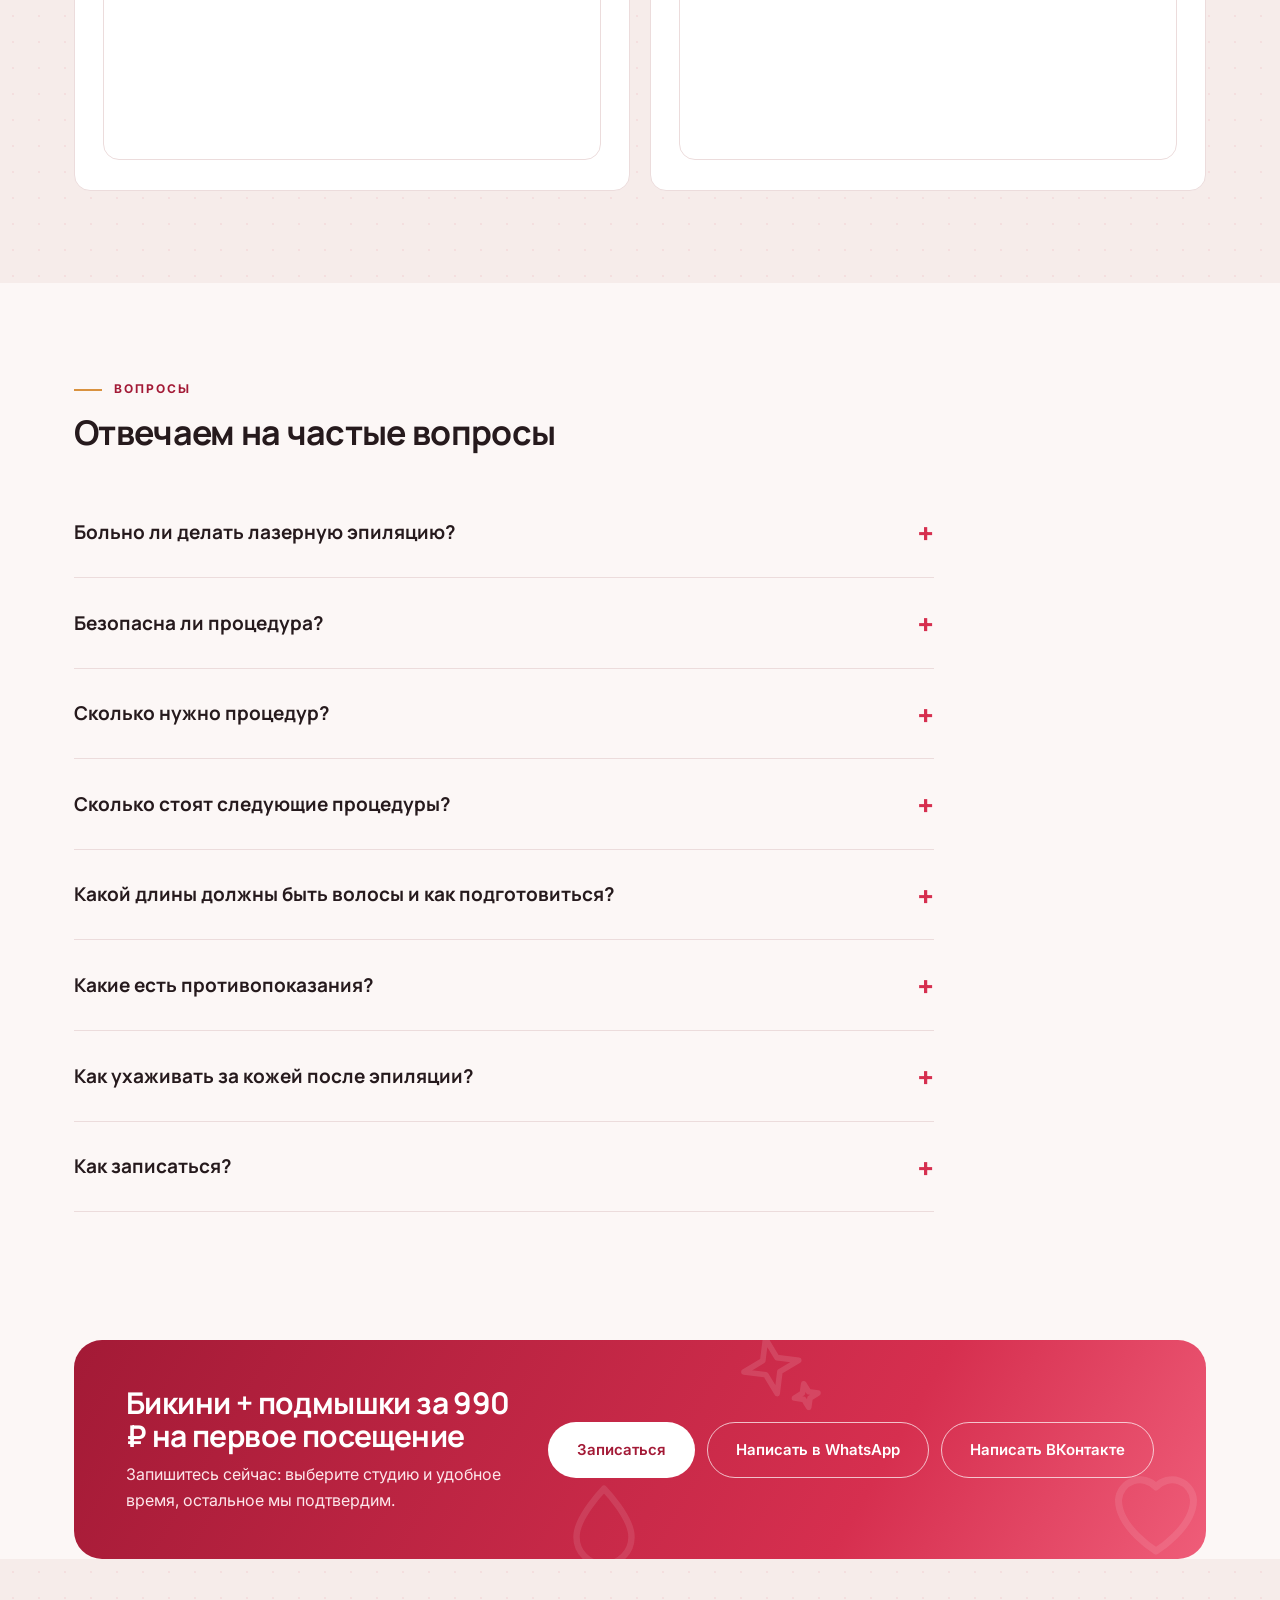
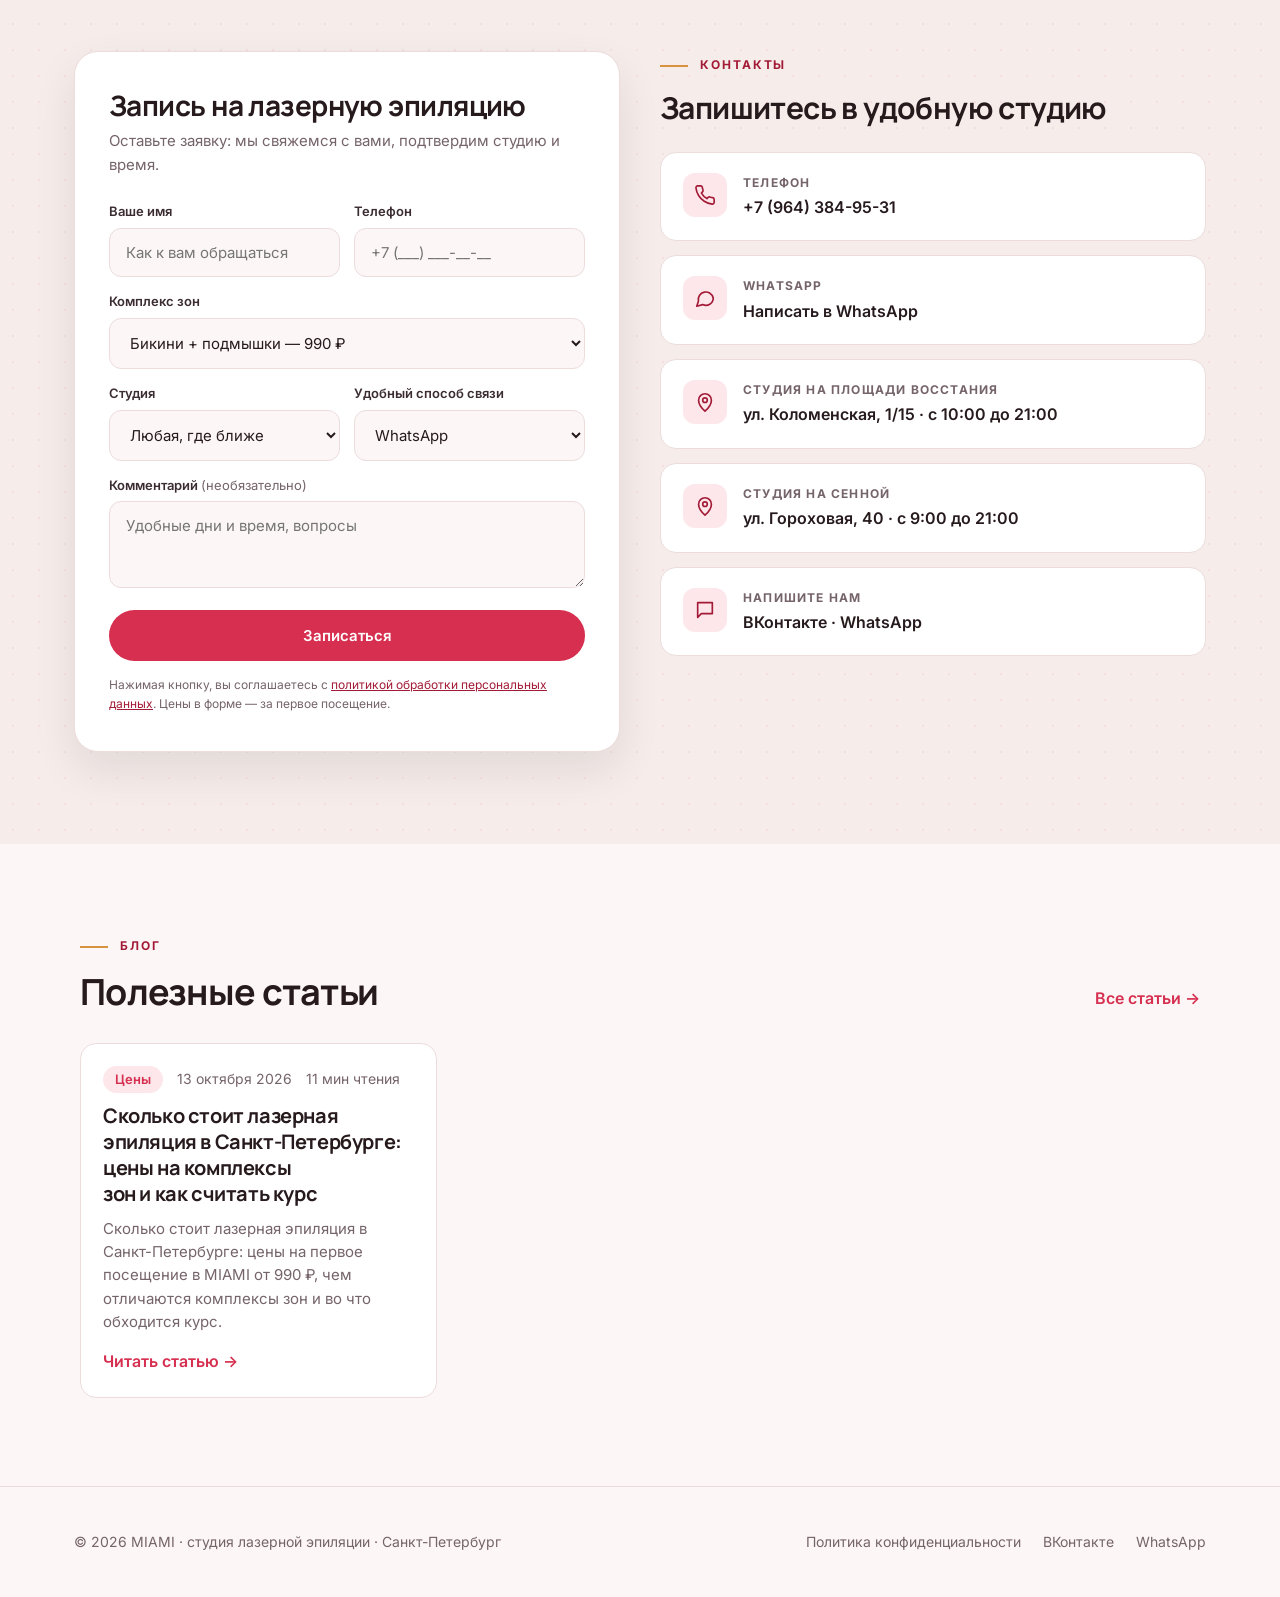
==== commit d74b511b: "blog: автообновление" ====
--- a/index.html
+++ b/index.html
@@ -48,7 +48,7 @@
       <a href="#studios">Студии</a>
       <a href="#faq">Вопросы</a>
       <a href="#contact">Контакты</a>
-    <!-- BLOGNAV:START --><!-- BLOGNAV:END --></nav>
+    <!-- BLOGNAV:START --><a href="blog/">Блог</a><!-- BLOGNAV:END --></nav>
     <div class="header__right">
       <a href="tel:+79643849531" class="header__phone">+7 964 384-95-31</a>
       <a href="#contact" class="btn btn--primary">Записаться от 990 ₽</a>
@@ -486,7 +486,22 @@
   </div>
 </section>
 
-<!-- BLOG:START --><!-- BLOG:END -->
+<!-- BLOG:START -->
+<section class="b-home" id="blog">
+  <div class="container">
+    <div class="b-home__head"><div><p class="section-tag">Блог</p><h2>Полезные статьи</h2></div><a class="b-more" href="blog/">Все статьи</a></div>
+    <div class="b-grid"><article class="b-card">
+  
+  <div class="b-card__body">
+    <div class="b-meta"><span class="b-chip">Цены</span><time datetime="2026-10-13">13 октября 2026</time><span>11 мин чтения</span></div>
+    <h3><a href="blog/skolko-stoit-lazernaya-epilyaciya-spb/">Сколько стоит лазерная эпиляция в Санкт-Петербурге: цены на комплексы зон и как считать курс</a></h3>
+    <p>Сколько стоит лазерная эпиляция в Санкт-Петербурге: цены на первое посещение в MIAMI от 990 ₽, чем отличаются комплексы зон и во что обходится курс.</p>
+    <a class="b-more" href="blog/skolko-stoit-lazernaya-epilyaciya-spb/">Читать статью</a>
+  </div>
+</article></div>
+  </div>
+</section>
+<!-- BLOG:END -->
 </main>
 
 <footer class="footer">
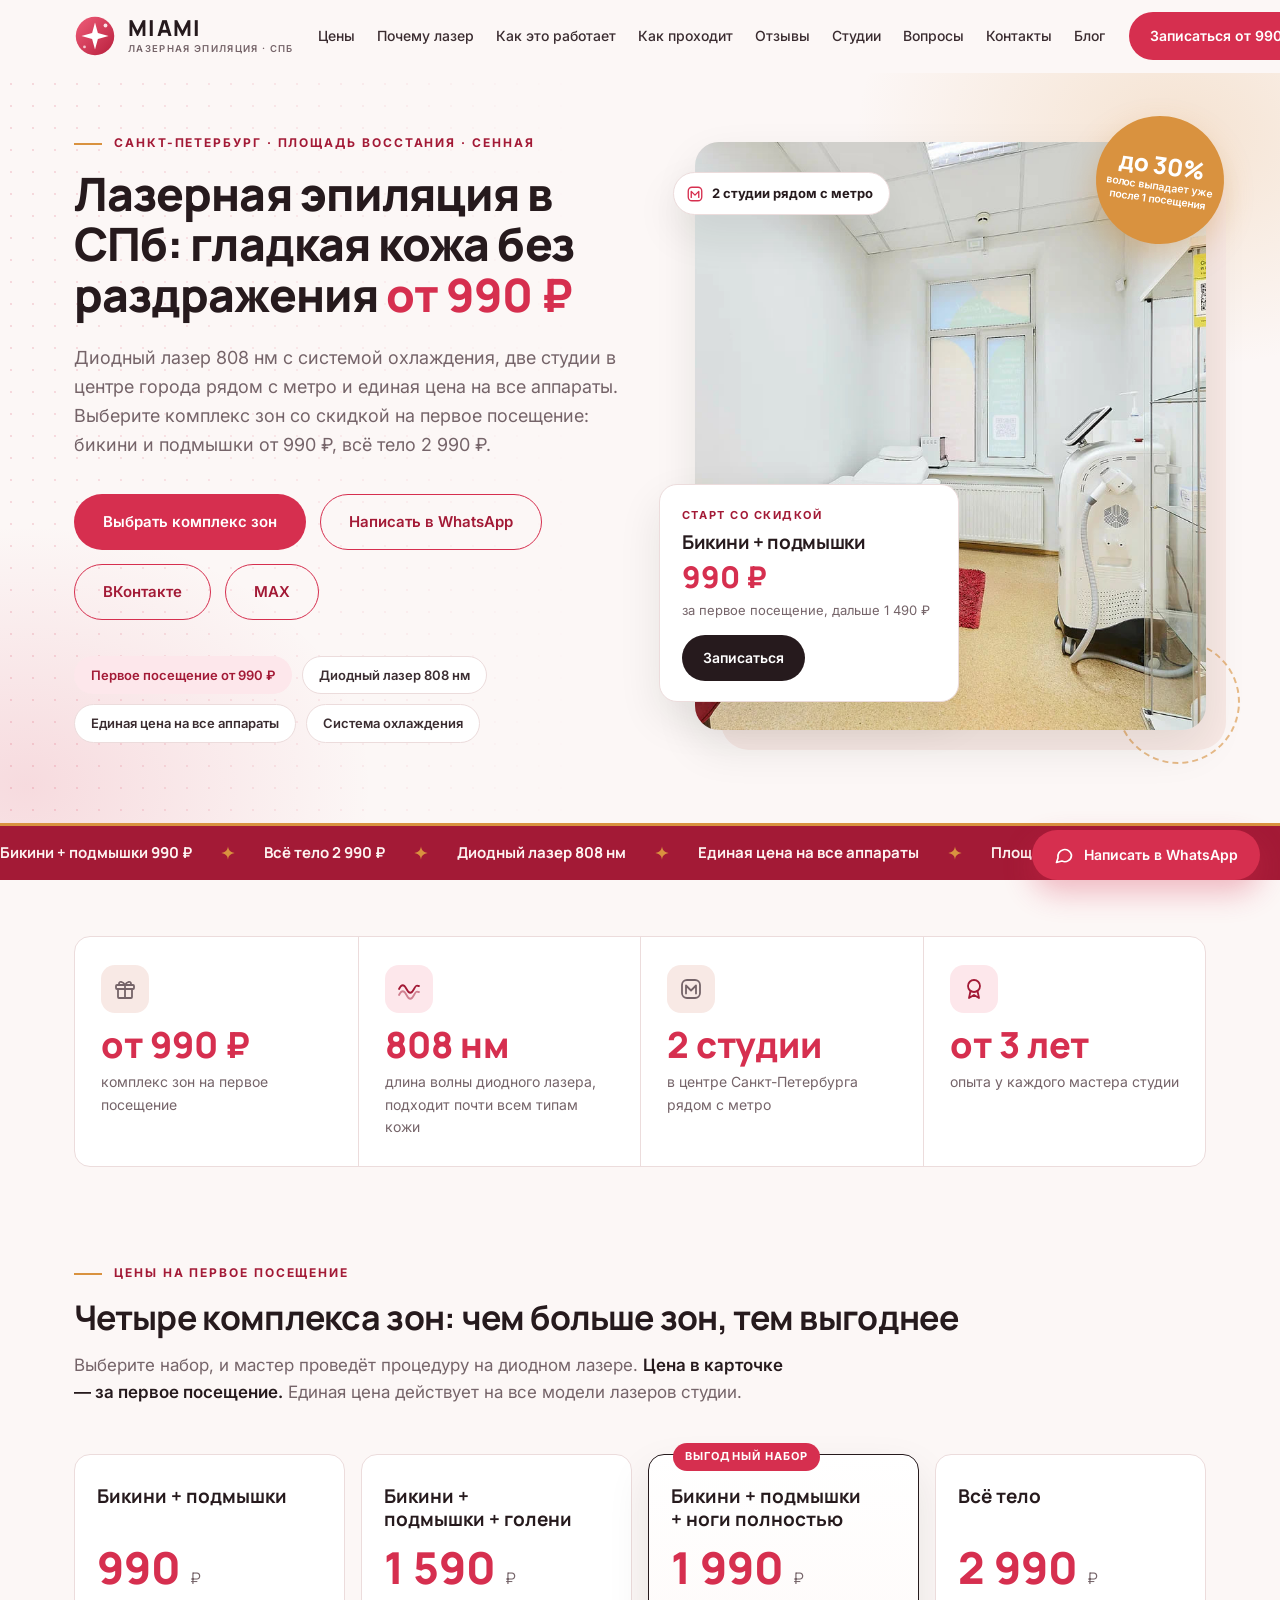
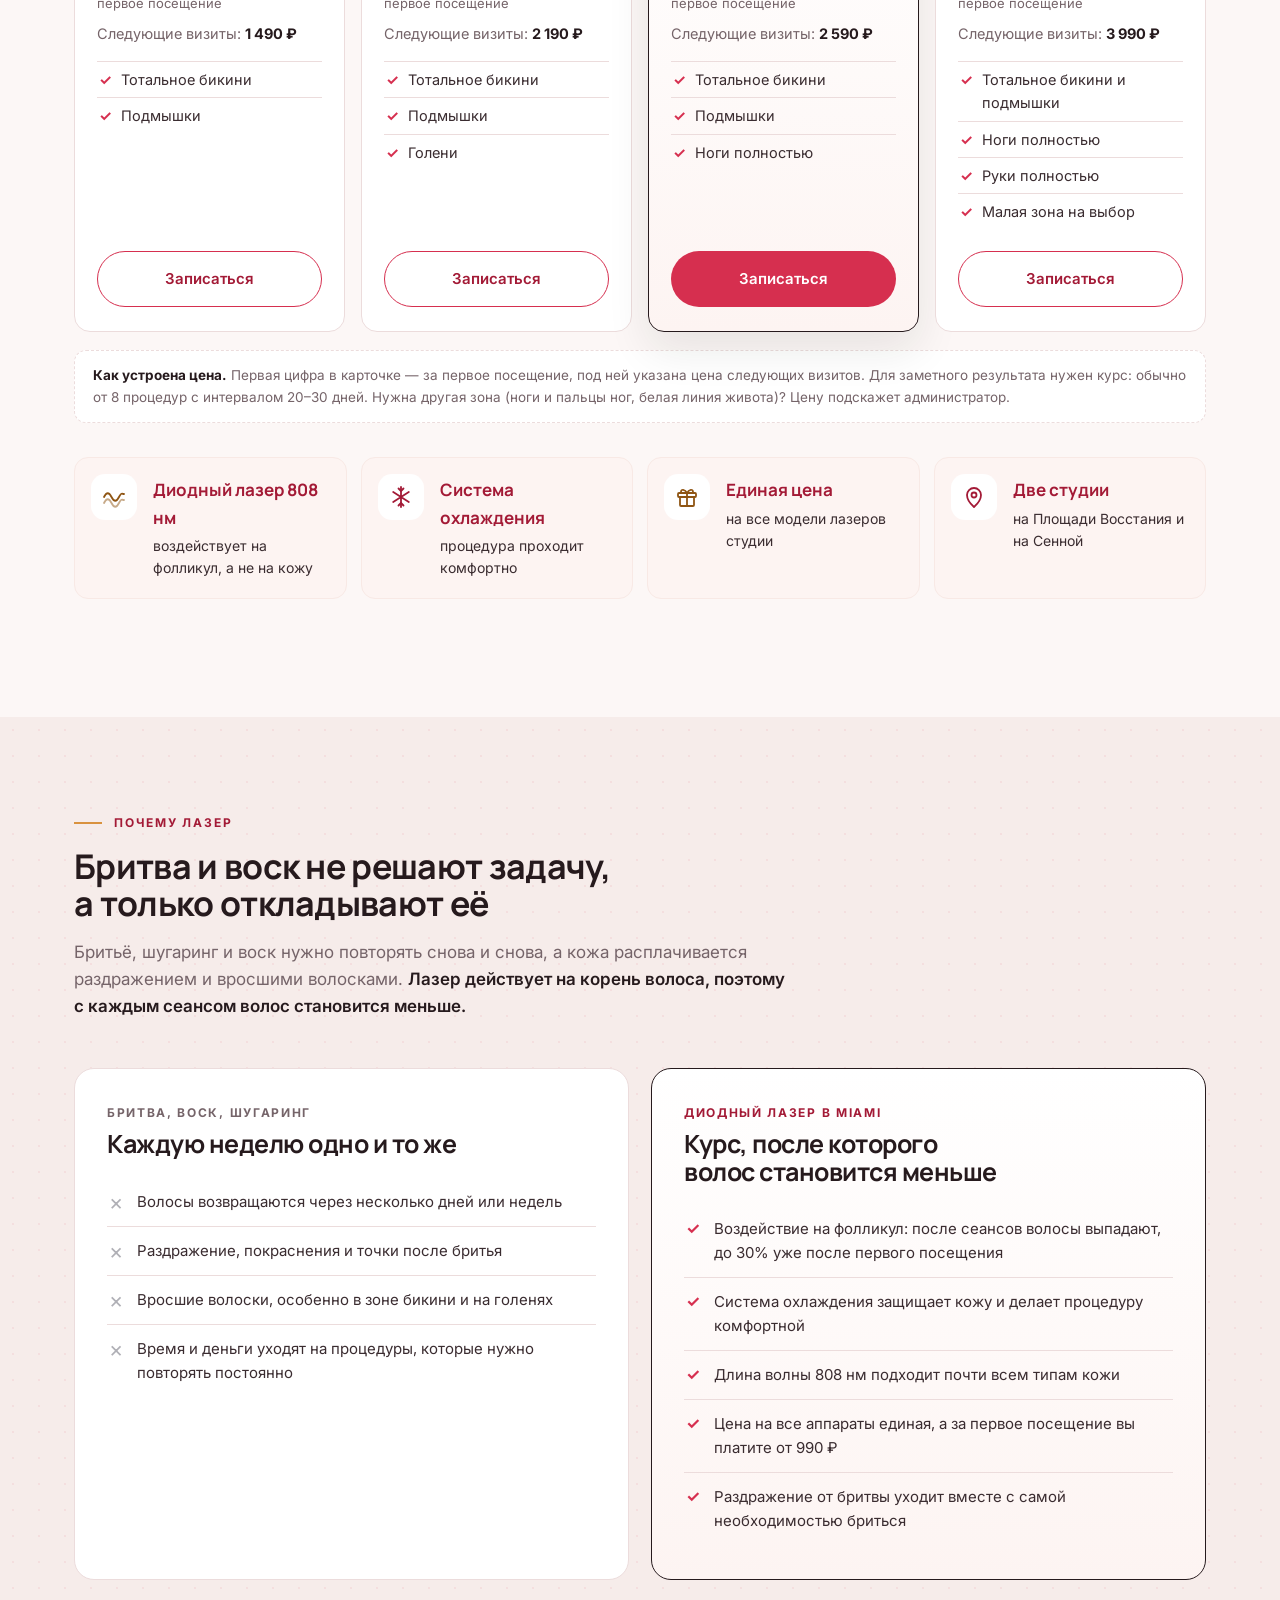
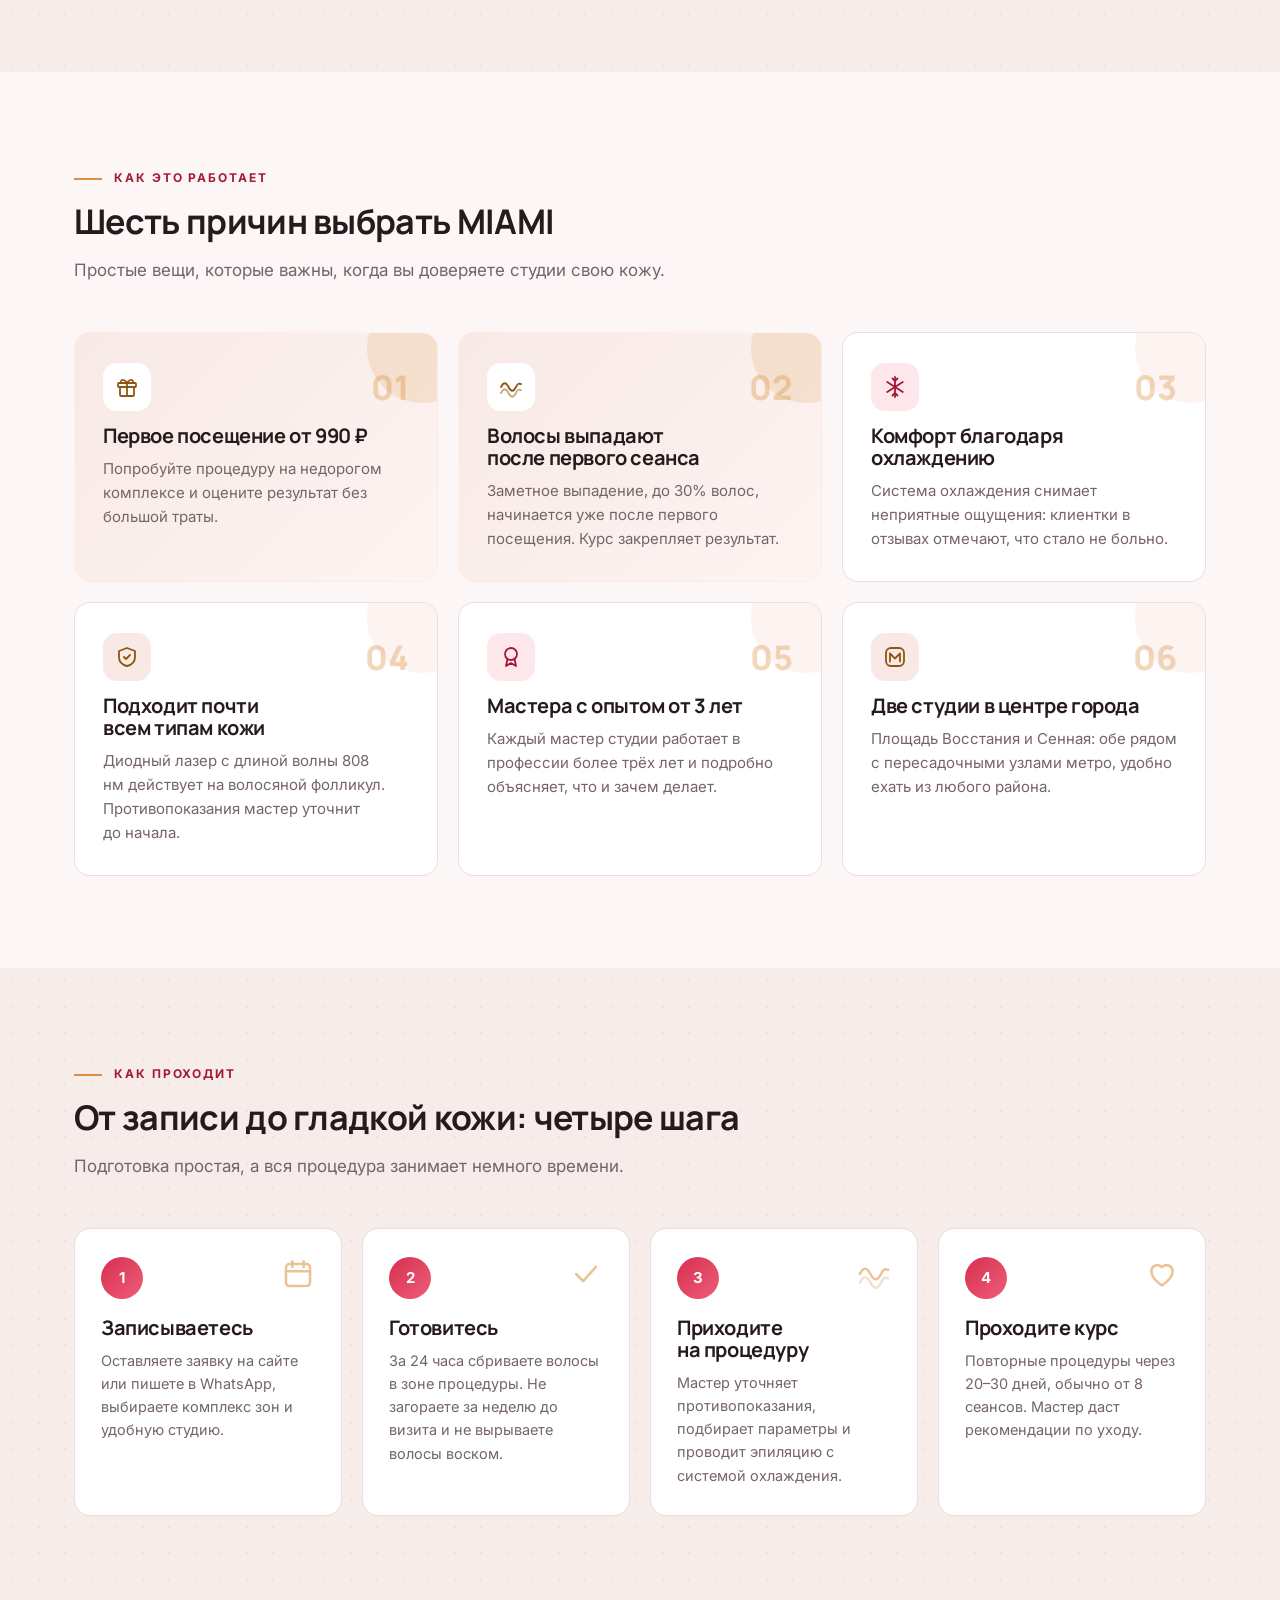
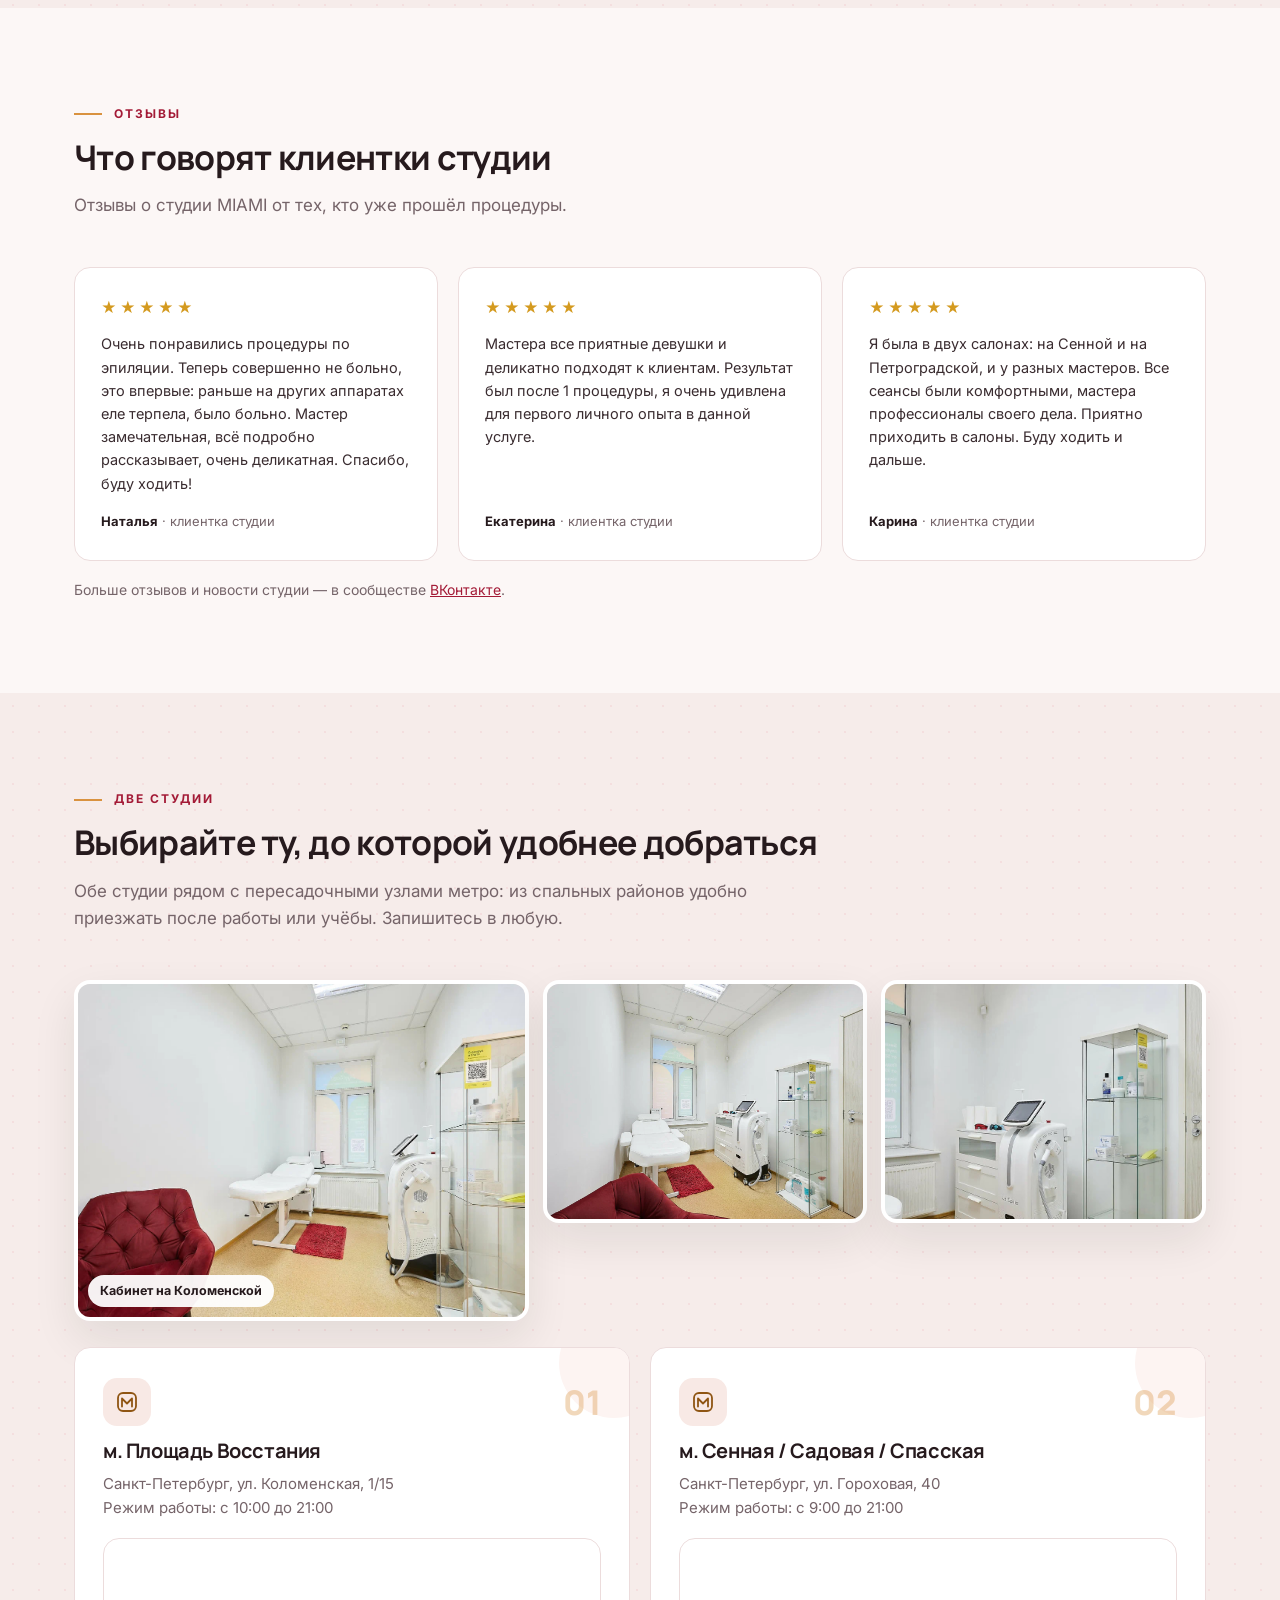
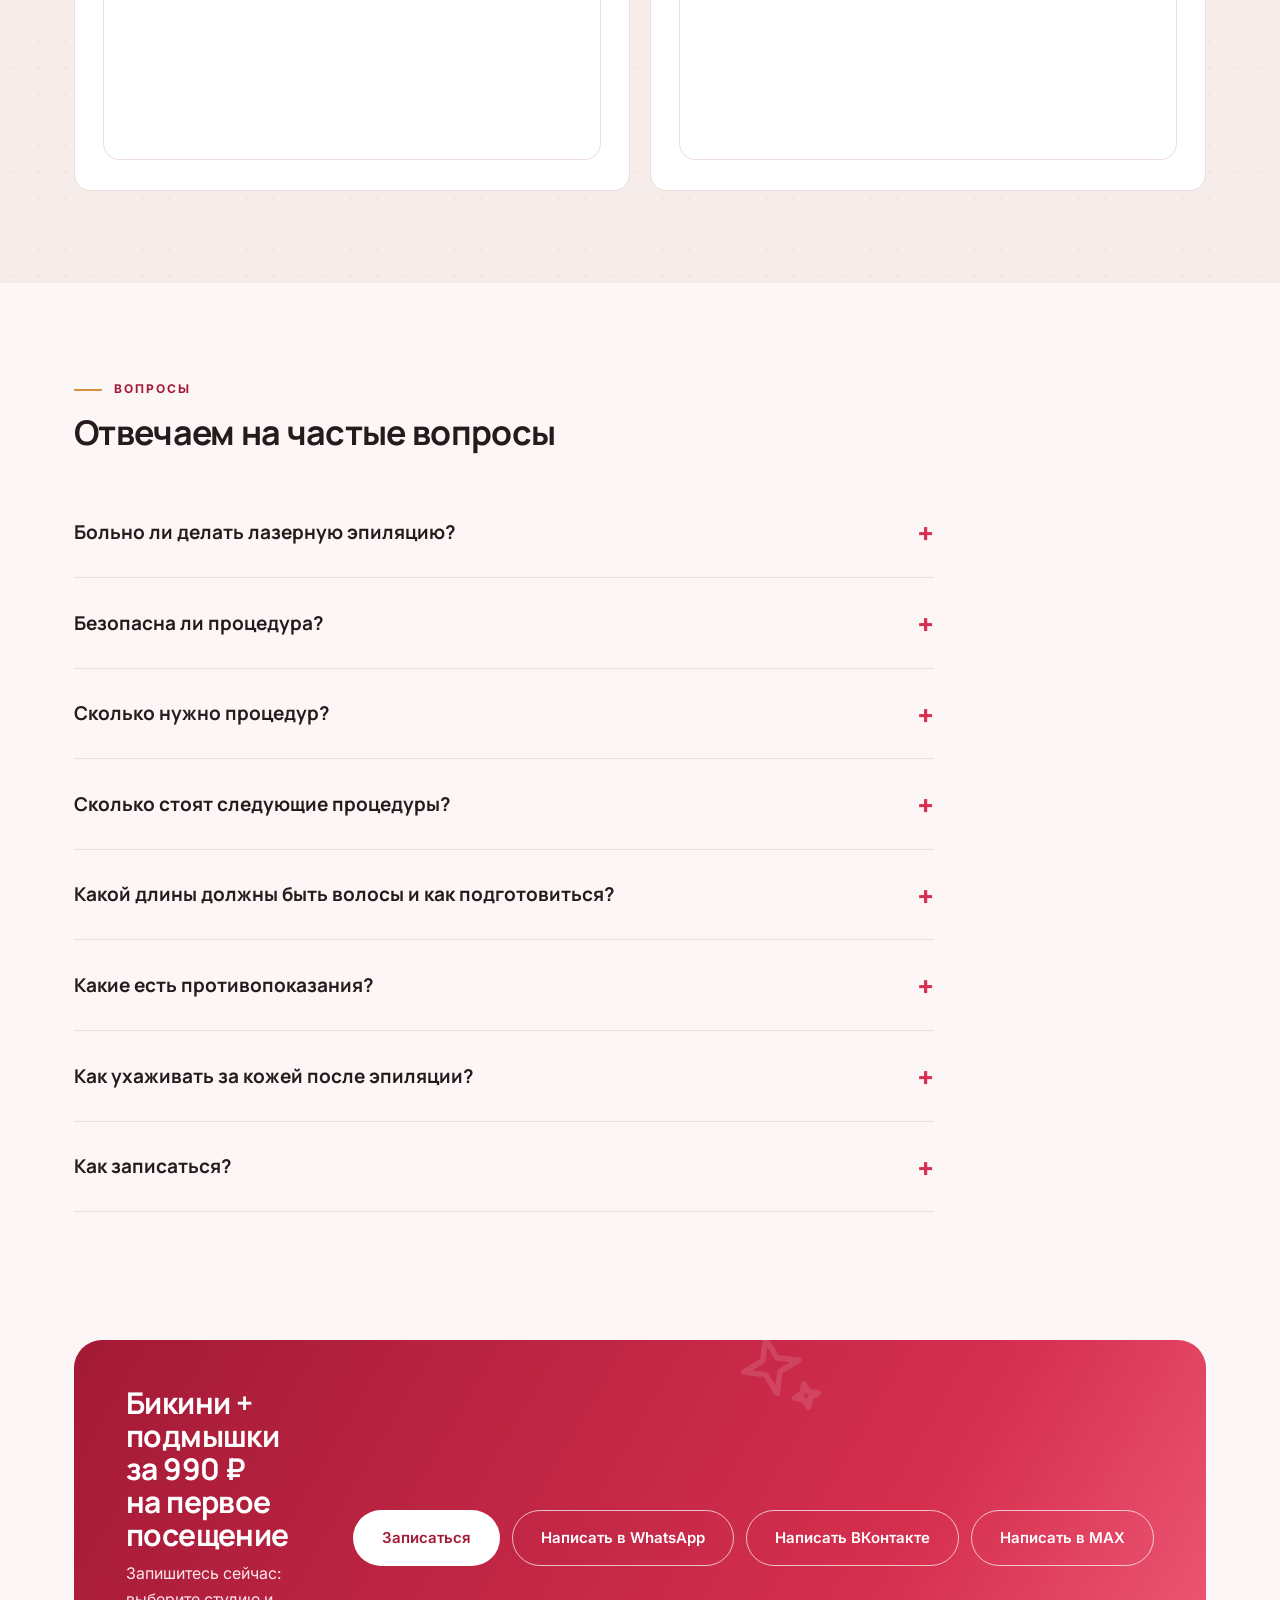
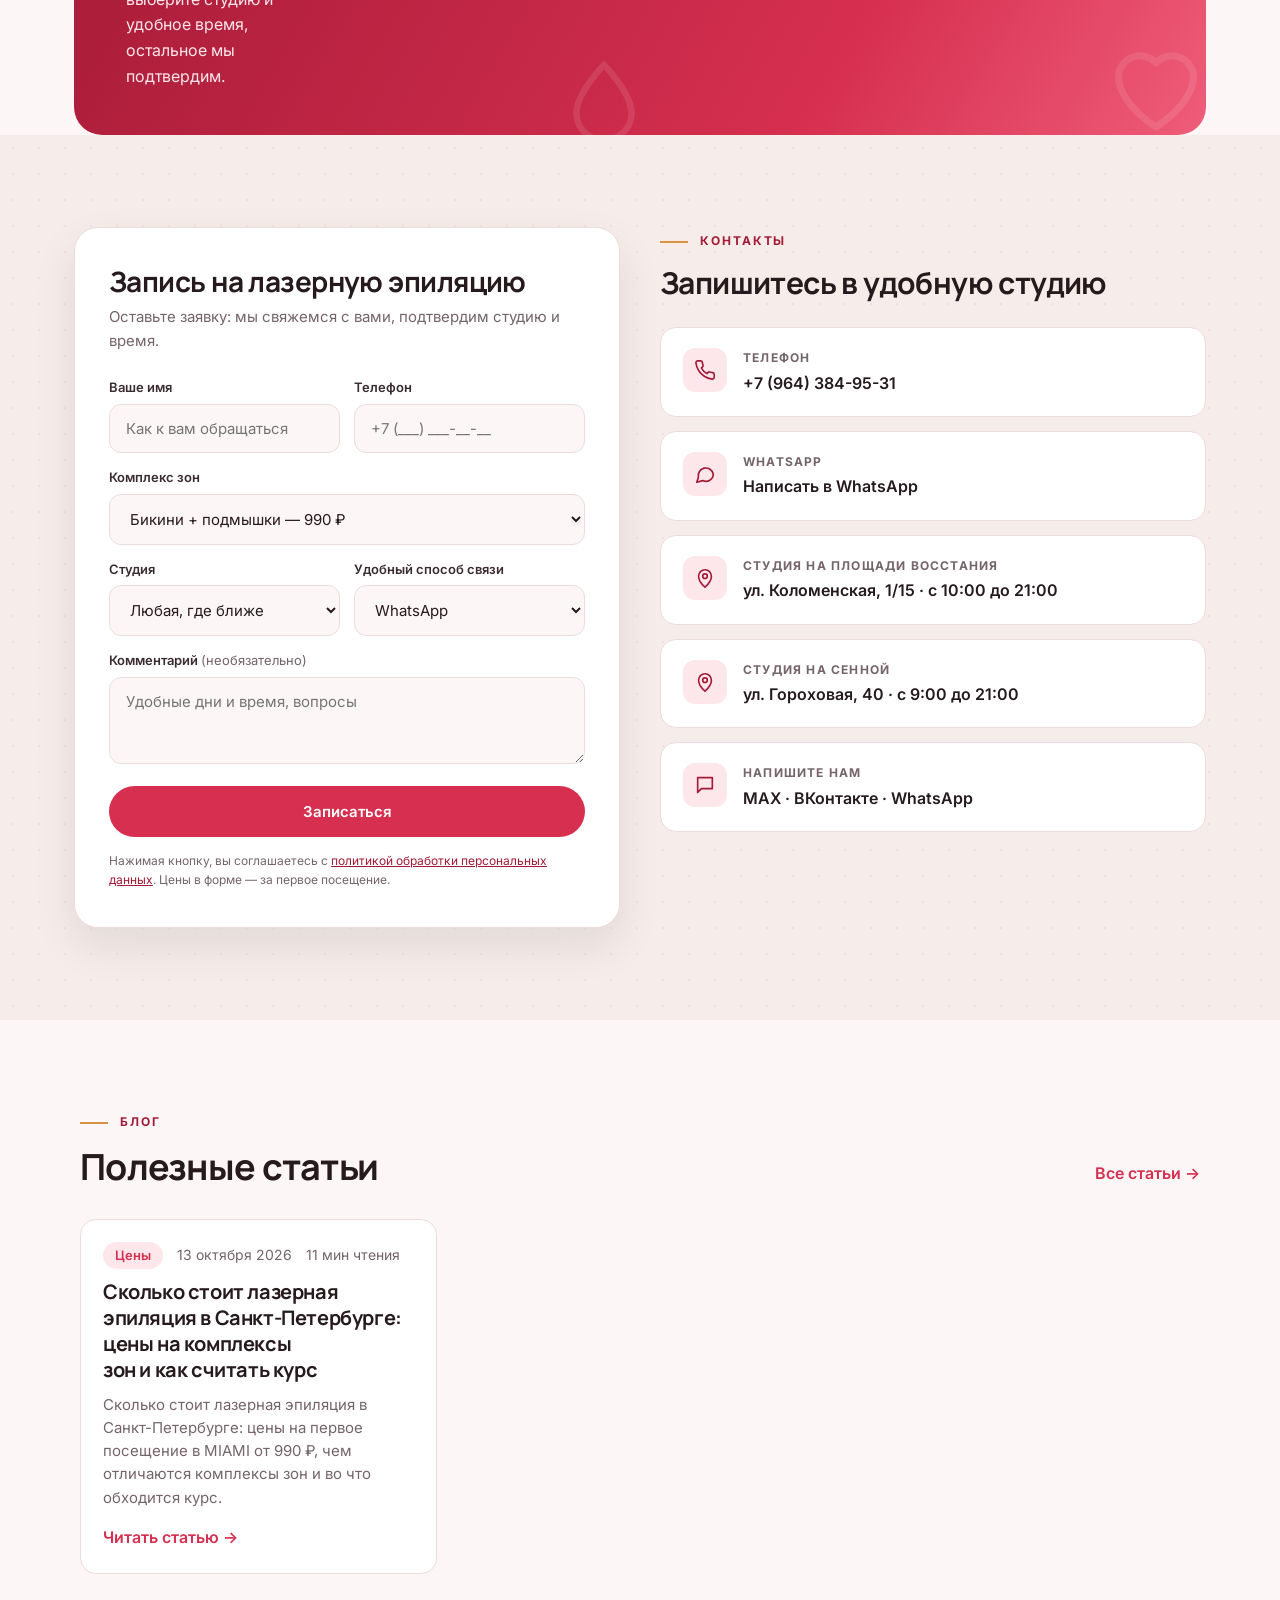
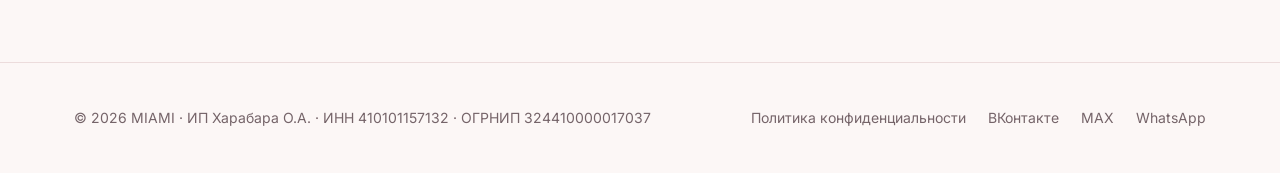
==== commit 609a6a6f: "Правки: MAX, реквизиты ИП" ====
--- a/index.html
+++ b/index.html
@@ -70,6 +70,7 @@
         <a href="#prices" class="btn btn--primary">Выбрать комплекс зон</a>
         <a href="https://wa.me/79643849531?text=%D0%97%D0%B4%D1%80%D0%B0%D0%B2%D1%81%D1%82%D0%B2%D1%83%D0%B9%D1%82%D0%B5!%20%D0%A5%D0%BE%D1%87%D1%83%20%D0%B7%D0%B0%D0%BF%D0%B8%D1%81%D0%B0%D1%82%D1%8C%D1%81%D1%8F%20%D0%BD%D0%B0%20%D0%BB%D0%B0%D0%B7%D0%B5%D1%80%D0%BD%D1%83%D1%8E%20%D1%8D%D0%BF%D0%B8%D0%BB%D1%8F%D1%86%D0%B8%D1%8E%20(%D1%81%20%D1%81%D0%B0%D0%B9%D1%82%D0%B0)" target="_blank" rel="noopener" class="btn btn--outline">Написать в WhatsApp</a>
         <a href="https://vk.ru/club198239908" target="_blank" rel="noopener" class="btn btn--outline">ВКонтакте</a>
+        <a href="https://max.ru/u/f9LHodD0cOIXlh8GQ10LVenDB17QK4eYrkFnzpt3mBmgPxoT0SjV7-d-AJo" target="_blank" rel="noopener" class="btn btn--outline">MAX</a>
       </div>
       <div class="hero__chips">
         <span class="chip chip--gift">Первое посещение от 990 ₽</span>
@@ -397,6 +398,7 @@
         <a href="#contact" class="btn btn--light">Записаться</a>
         <a href="https://wa.me/79643849531?text=%D0%97%D0%B4%D1%80%D0%B0%D0%B2%D1%81%D1%82%D0%B2%D1%83%D0%B9%D1%82%D0%B5!%20%D0%A5%D0%BE%D1%87%D1%83%20%D0%B7%D0%B0%D0%BF%D0%B8%D1%81%D0%B0%D1%82%D1%8C%D1%81%D1%8F%20%D0%BD%D0%B0%20%D0%BB%D0%B0%D0%B7%D0%B5%D1%80%D0%BD%D1%83%D1%8E%20%D1%8D%D0%BF%D0%B8%D0%BB%D1%8F%D1%86%D0%B8%D1%8E%20(%D1%81%20%D1%81%D0%B0%D0%B9%D1%82%D0%B0)" target="_blank" rel="noopener" class="btn btn--ghost">Написать в WhatsApp</a>
         <a href="https://vk.ru/club198239908" target="_blank" rel="noopener" class="btn btn--ghost">Написать ВКонтакте</a>
+        <a href="https://max.ru/u/f9LHodD0cOIXlh8GQ10LVenDB17QK4eYrkFnzpt3mBmgPxoT0SjV7-d-AJo" target="_blank" rel="noopener" class="btn btn--ghost">Написать в MAX</a>
       </div>
     </div>
   </div>
@@ -479,7 +481,7 @@
         </div>
         <div class="contact-card">
           <div class="contact-card__icon"><svg viewBox="0 0 24 24" fill="none" stroke="currentColor" stroke-width="1.8" stroke-linecap="round" stroke-linejoin="round"><path d="M4 4h16v12H8l-4 4z"/></svg></div>
-          <div><small>Напишите нам</small><b><a href="https://vk.ru/club198239908" target="_blank" rel="noopener">ВКонтакте</a> · <a href="https://wa.me/79643849531?text=%D0%97%D0%B4%D1%80%D0%B0%D0%B2%D1%81%D1%82%D0%B2%D1%83%D0%B9%D1%82%D0%B5!%20%D0%A5%D0%BE%D1%87%D1%83%20%D0%B7%D0%B0%D0%BF%D0%B8%D1%81%D0%B0%D1%82%D1%8C%D1%81%D1%8F%20%D0%BD%D0%B0%20%D0%BB%D0%B0%D0%B7%D0%B5%D1%80%D0%BD%D1%83%D1%8E%20%D1%8D%D0%BF%D0%B8%D0%BB%D1%8F%D1%86%D0%B8%D1%8E%20(%D1%81%20%D1%81%D0%B0%D0%B9%D1%82%D0%B0)" target="_blank" rel="noopener">WhatsApp</a></b></div>
+          <div><small>Напишите нам</small><b><a href="https://max.ru/u/f9LHodD0cOIXlh8GQ10LVenDB17QK4eYrkFnzpt3mBmgPxoT0SjV7-d-AJo" target="_blank" rel="noopener">MAX</a> · <a href="https://vk.ru/club198239908" target="_blank" rel="noopener">ВКонтакте</a> · <a href="https://wa.me/79643849531?text=%D0%97%D0%B4%D1%80%D0%B0%D0%B2%D1%81%D1%82%D0%B2%D1%83%D0%B9%D1%82%D0%B5!%20%D0%A5%D0%BE%D1%87%D1%83%20%D0%B7%D0%B0%D0%BF%D0%B8%D1%81%D0%B0%D1%82%D1%8C%D1%81%D1%8F%20%D0%BD%D0%B0%20%D0%BB%D0%B0%D0%B7%D0%B5%D1%80%D0%BD%D1%83%D1%8E%20%D1%8D%D0%BF%D0%B8%D0%BB%D1%8F%D1%86%D0%B8%D1%8E%20(%D1%81%20%D1%81%D0%B0%D0%B9%D1%82%D0%B0)" target="_blank" rel="noopener">WhatsApp</a></b></div>
         </div>
       </div>
     </div>
@@ -506,10 +508,11 @@
 
 <footer class="footer">
   <div class="container footer__inner">
-    <div>© <span id="year">2026</span> MIAMI · студия лазерной эпиляции · Санкт-Петербург</div>
+    <div>© <span id="year">2026</span> MIAMI · ИП Харабара О.А. · ИНН 410101157132 · ОГРНИП 324410000017037</div>
     <div class="footer__links">
       <a href="privacy.html">Политика конфиденциальности</a>
       <a href="https://vk.ru/club198239908" target="_blank" rel="noopener">ВКонтакте</a>
+      <a href="https://max.ru/u/f9LHodD0cOIXlh8GQ10LVenDB17QK4eYrkFnzpt3mBmgPxoT0SjV7-d-AJo" target="_blank" rel="noopener">MAX</a>
       <a href="https://wa.me/79643849531?text=%D0%97%D0%B4%D1%80%D0%B0%D0%B2%D1%81%D1%82%D0%B2%D1%83%D0%B9%D1%82%D0%B5!%20%D0%A5%D0%BE%D1%87%D1%83%20%D0%B7%D0%B0%D0%BF%D0%B8%D1%81%D0%B0%D1%82%D1%8C%D1%81%D1%8F%20%D0%BD%D0%B0%20%D0%BB%D0%B0%D0%B7%D0%B5%D1%80%D0%BD%D1%83%D1%8E%20%D1%8D%D0%BF%D0%B8%D0%BB%D1%8F%D1%86%D0%B8%D1%8E%20(%D1%81%20%D1%81%D0%B0%D0%B9%D1%82%D0%B0)" target="_blank" rel="noopener">WhatsApp</a>
     </div>
   </div>
